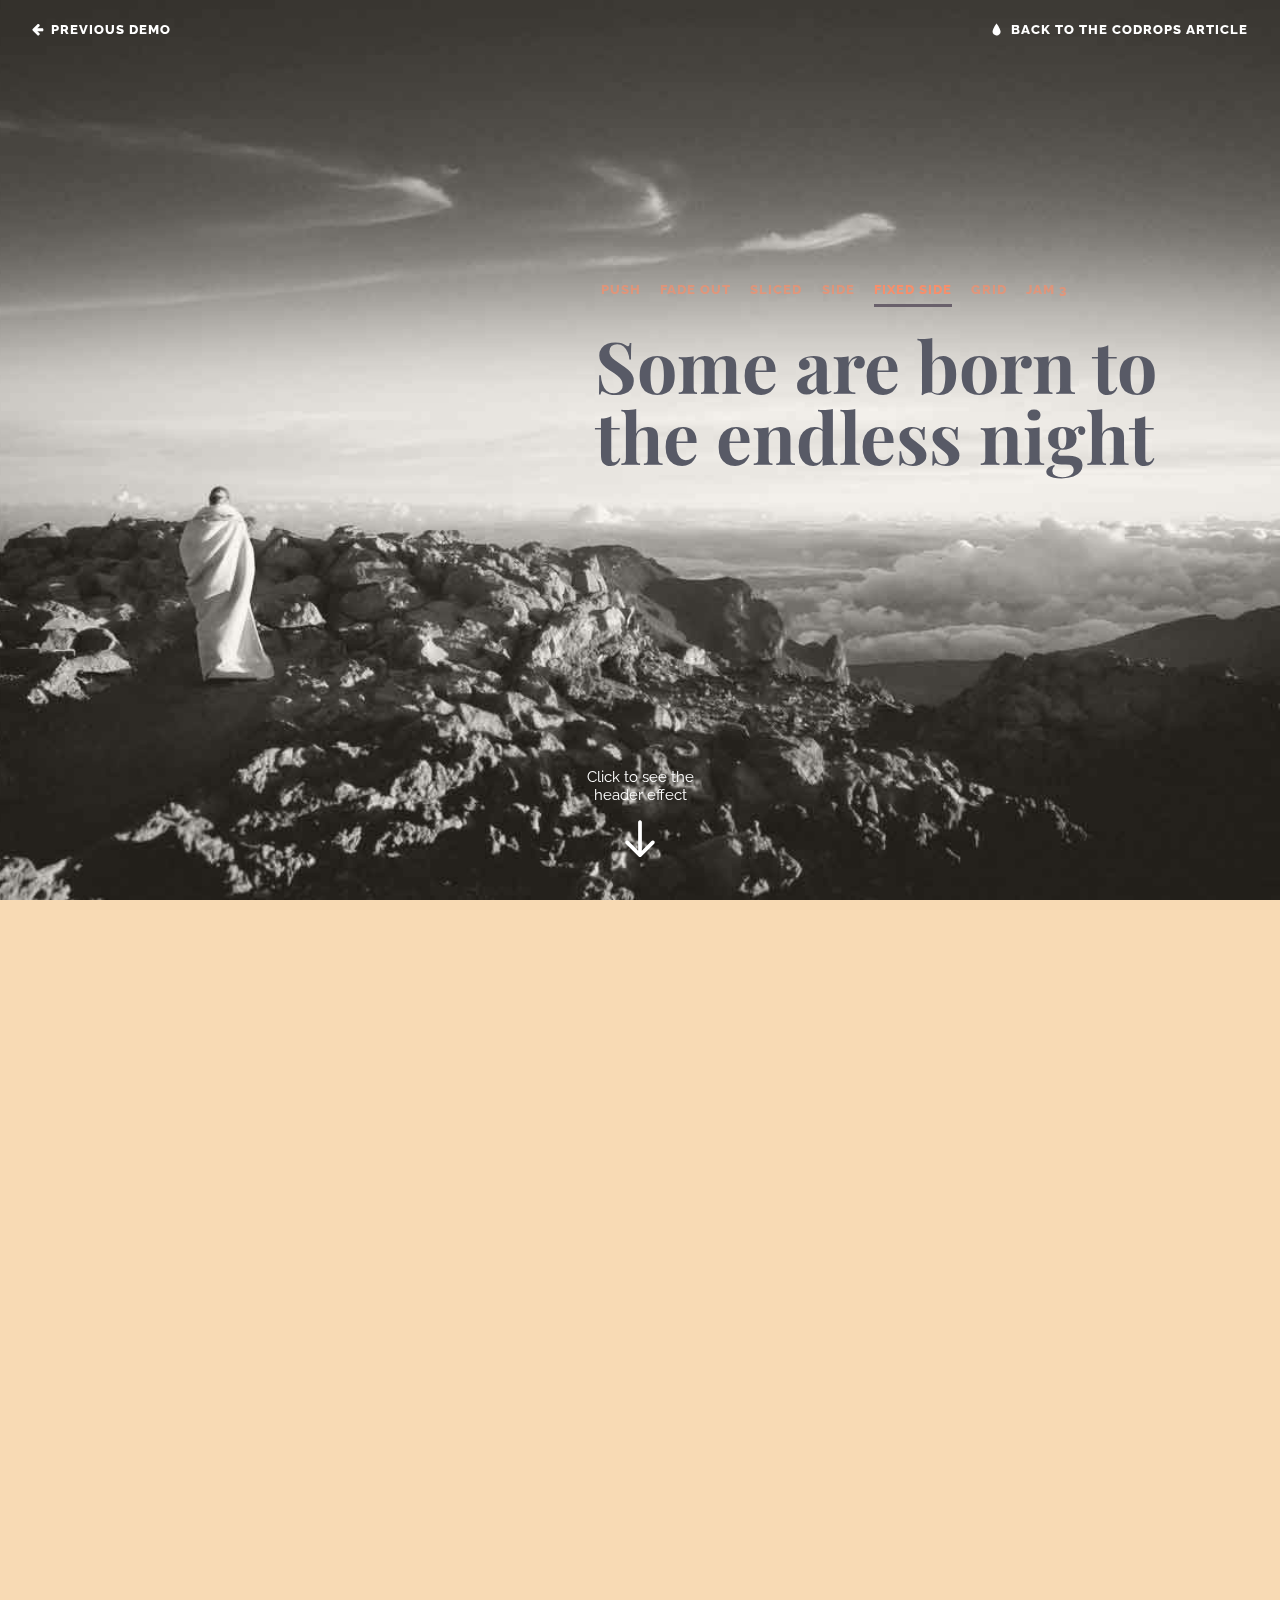
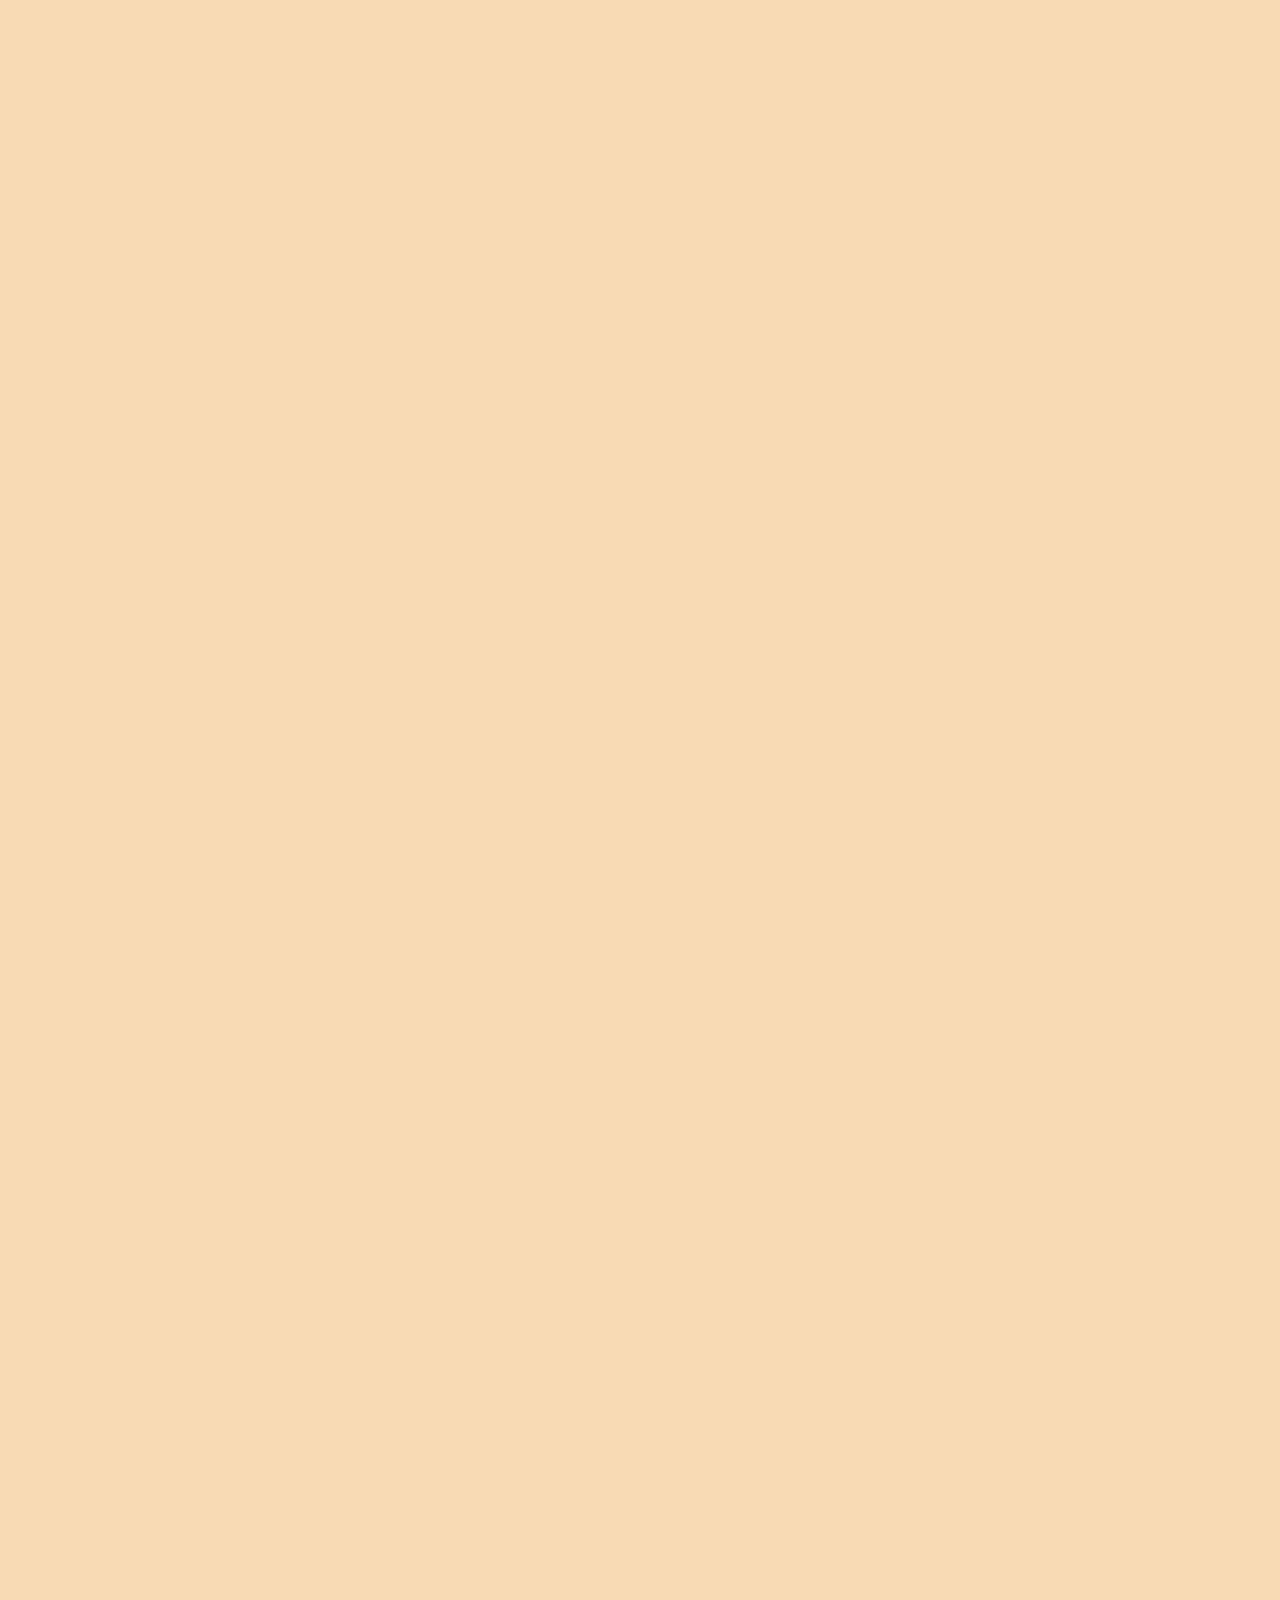
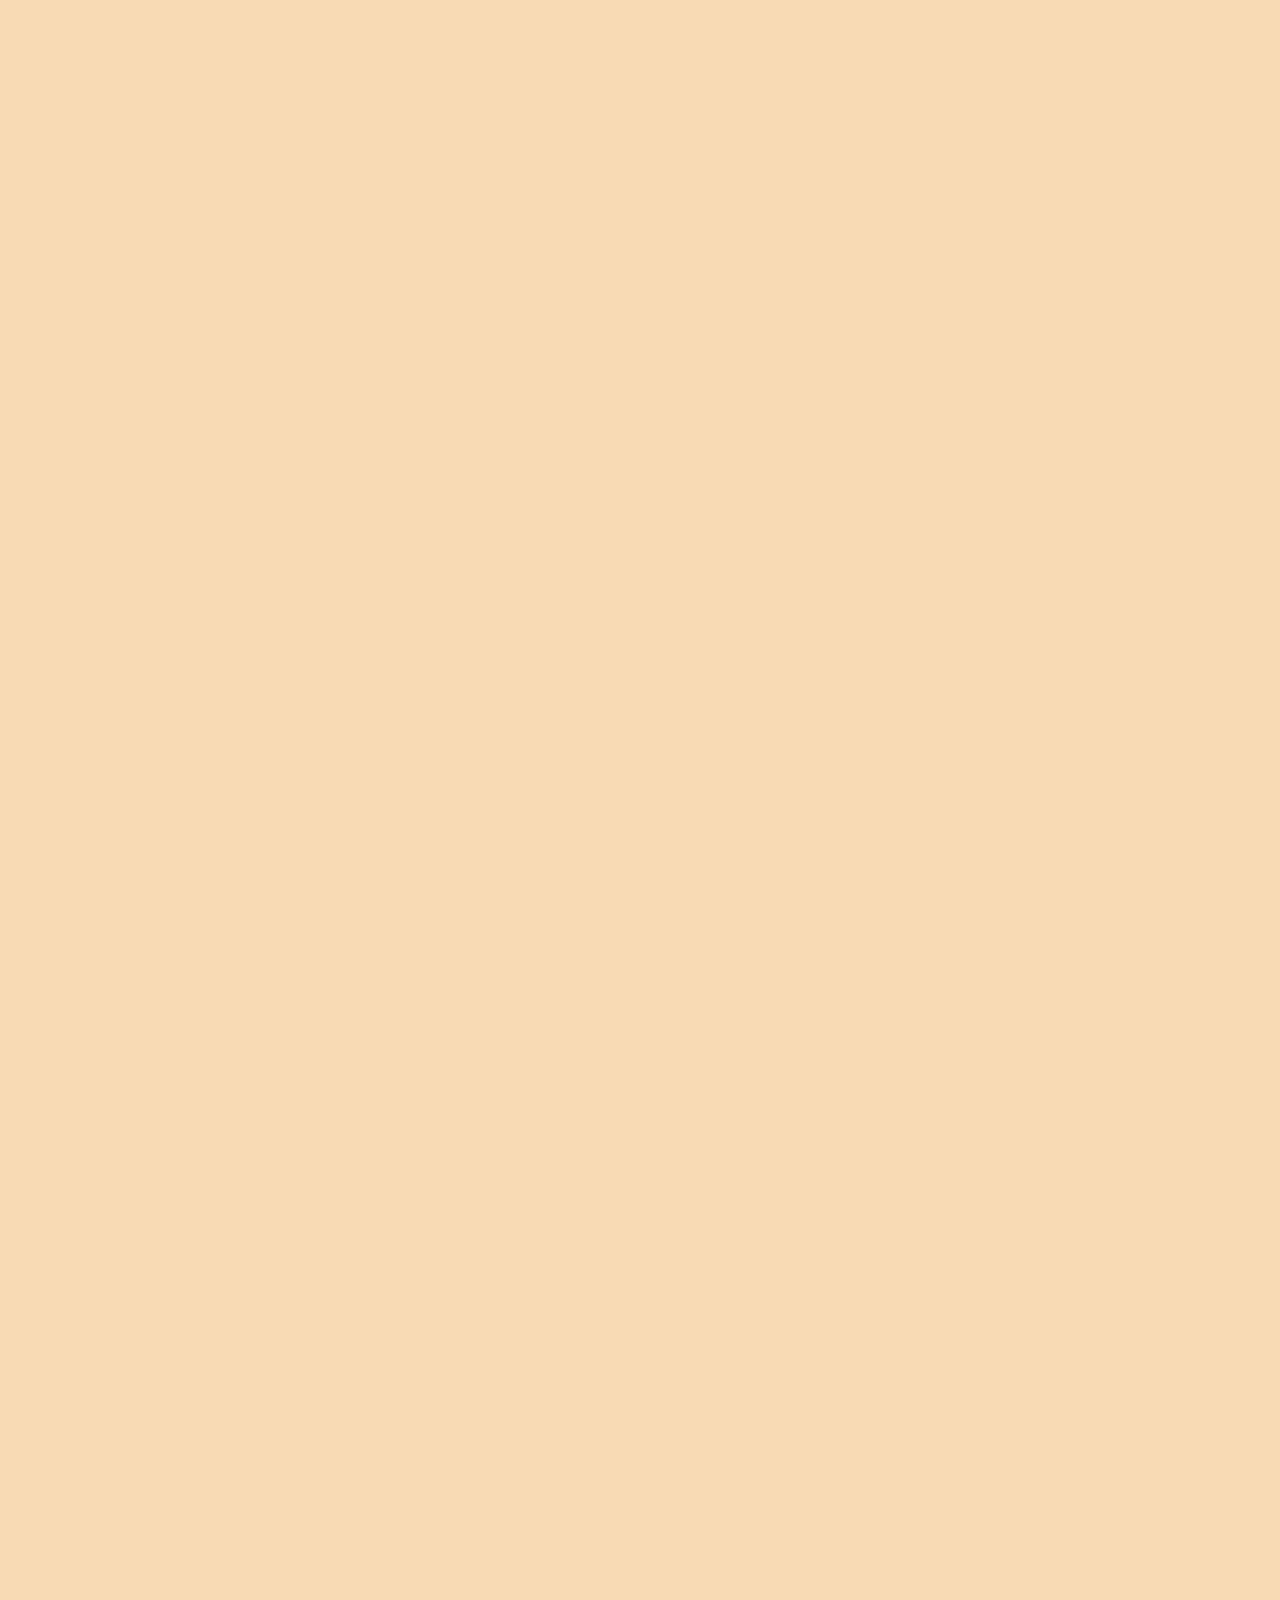
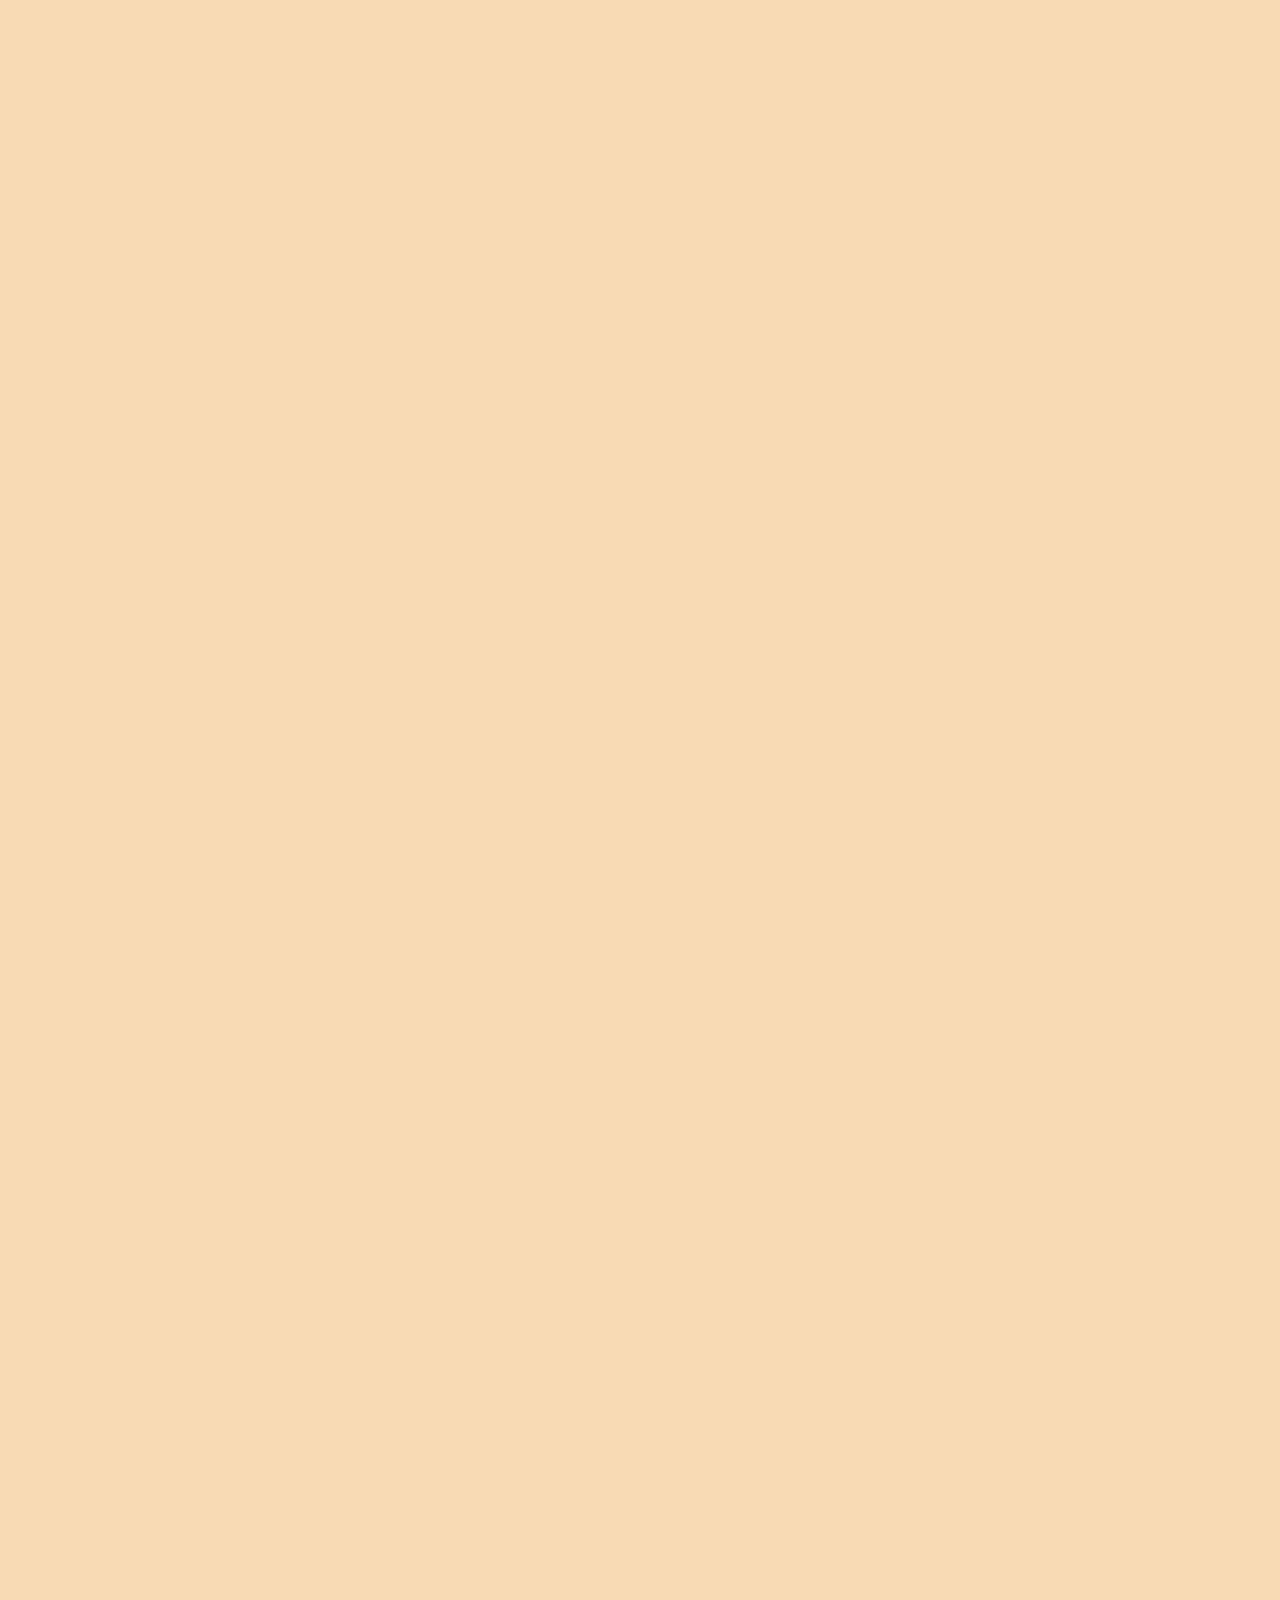
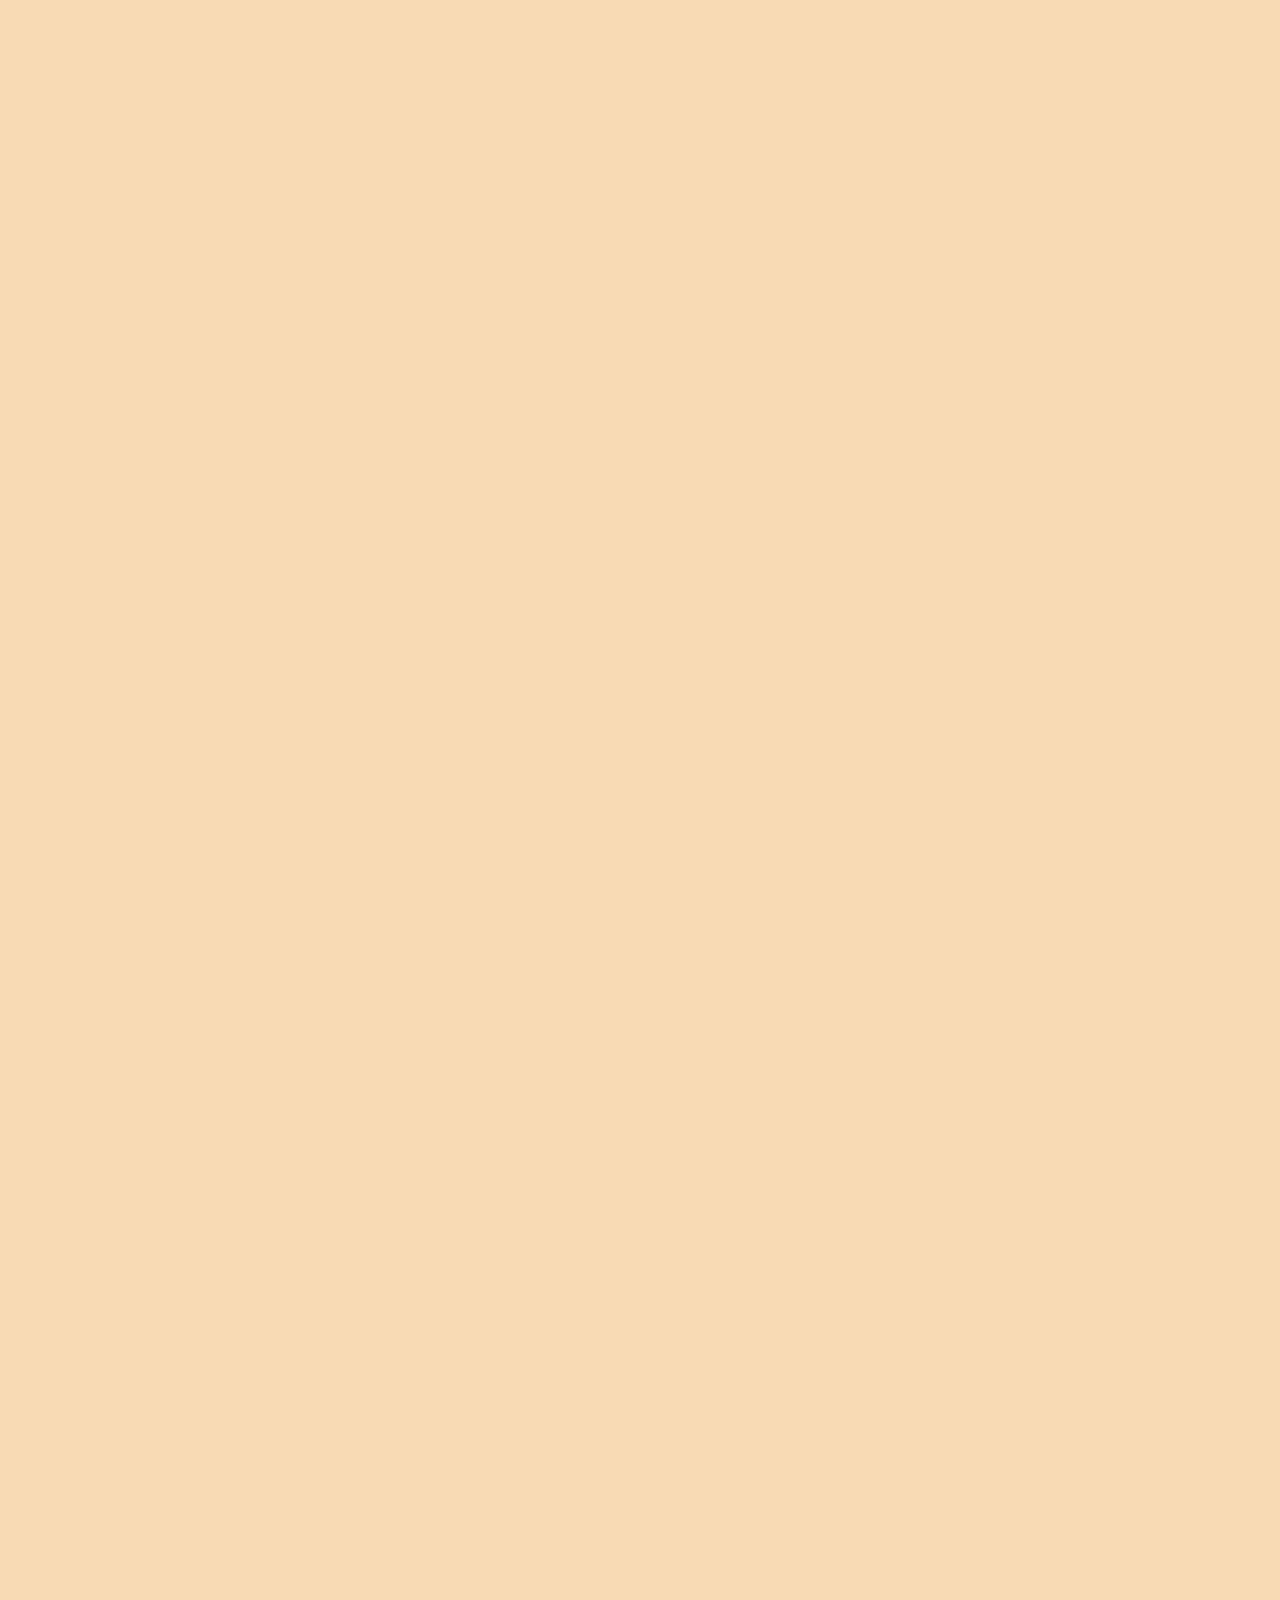
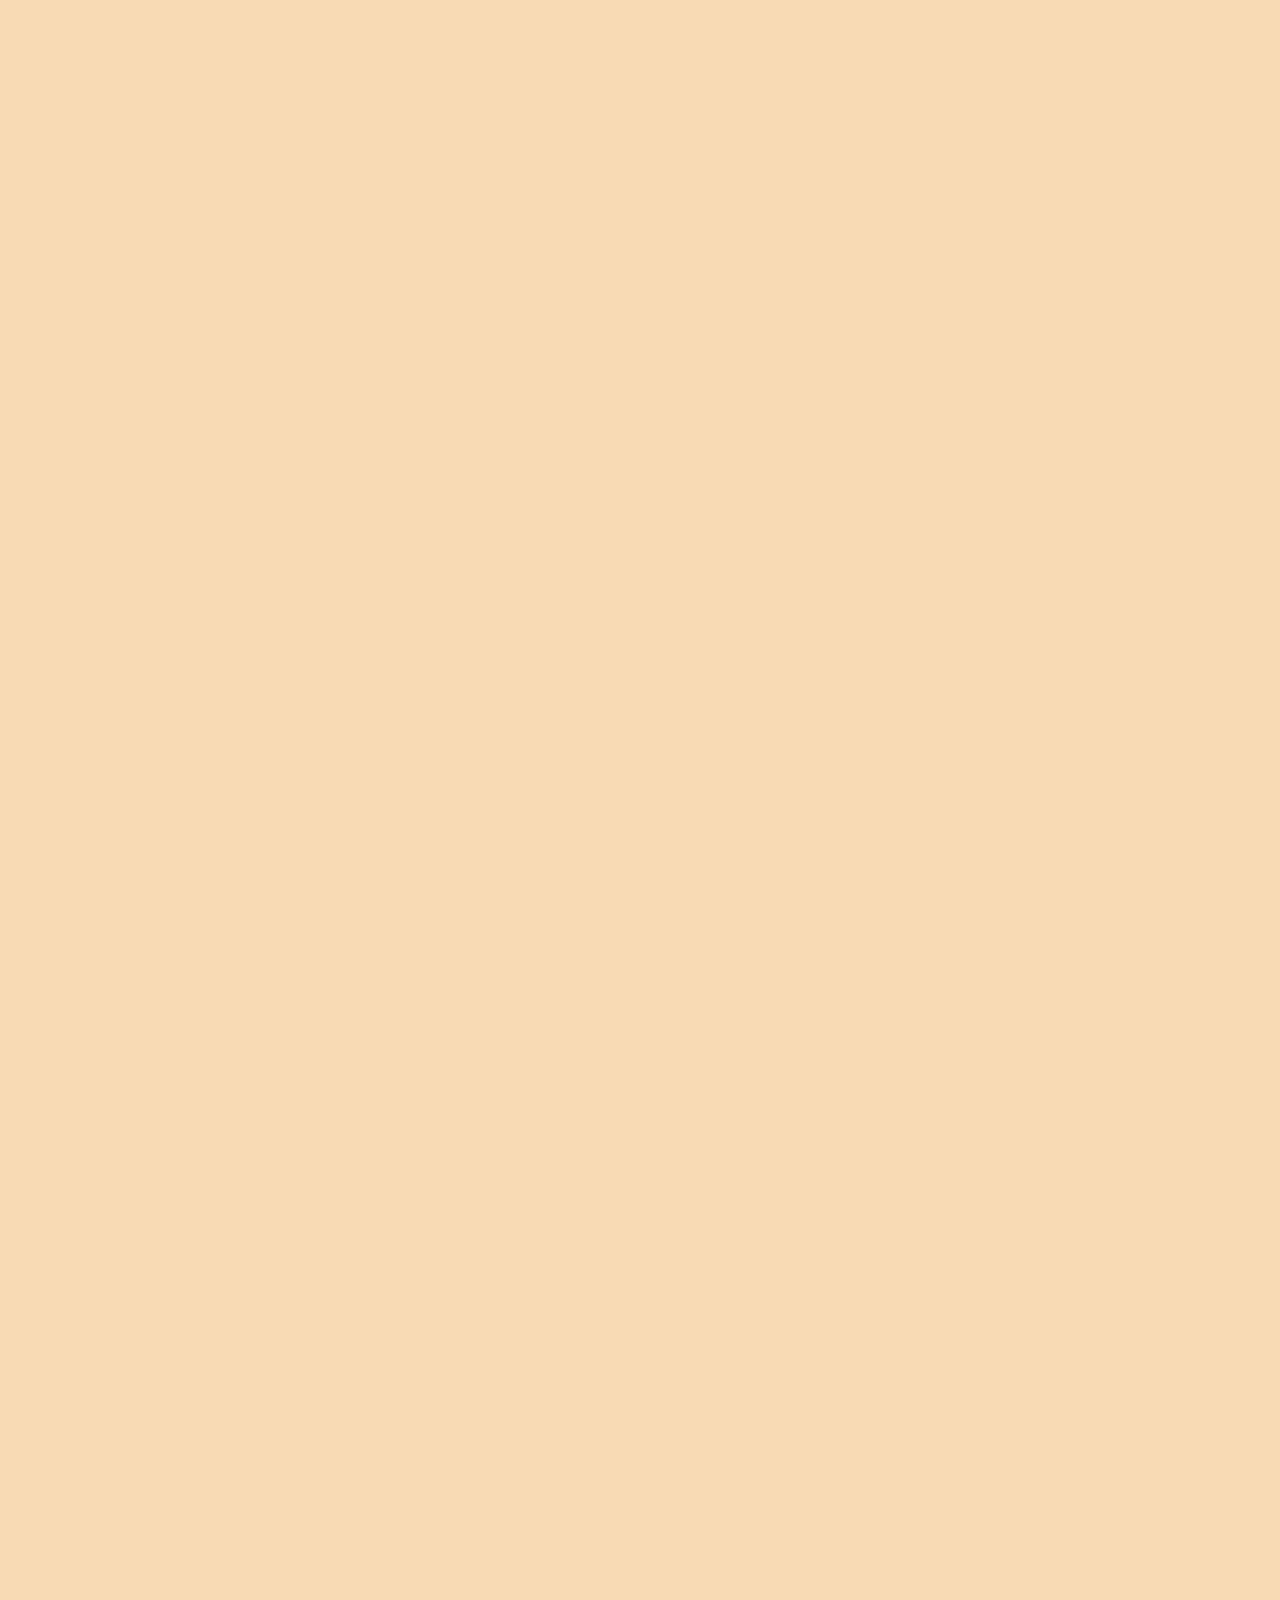
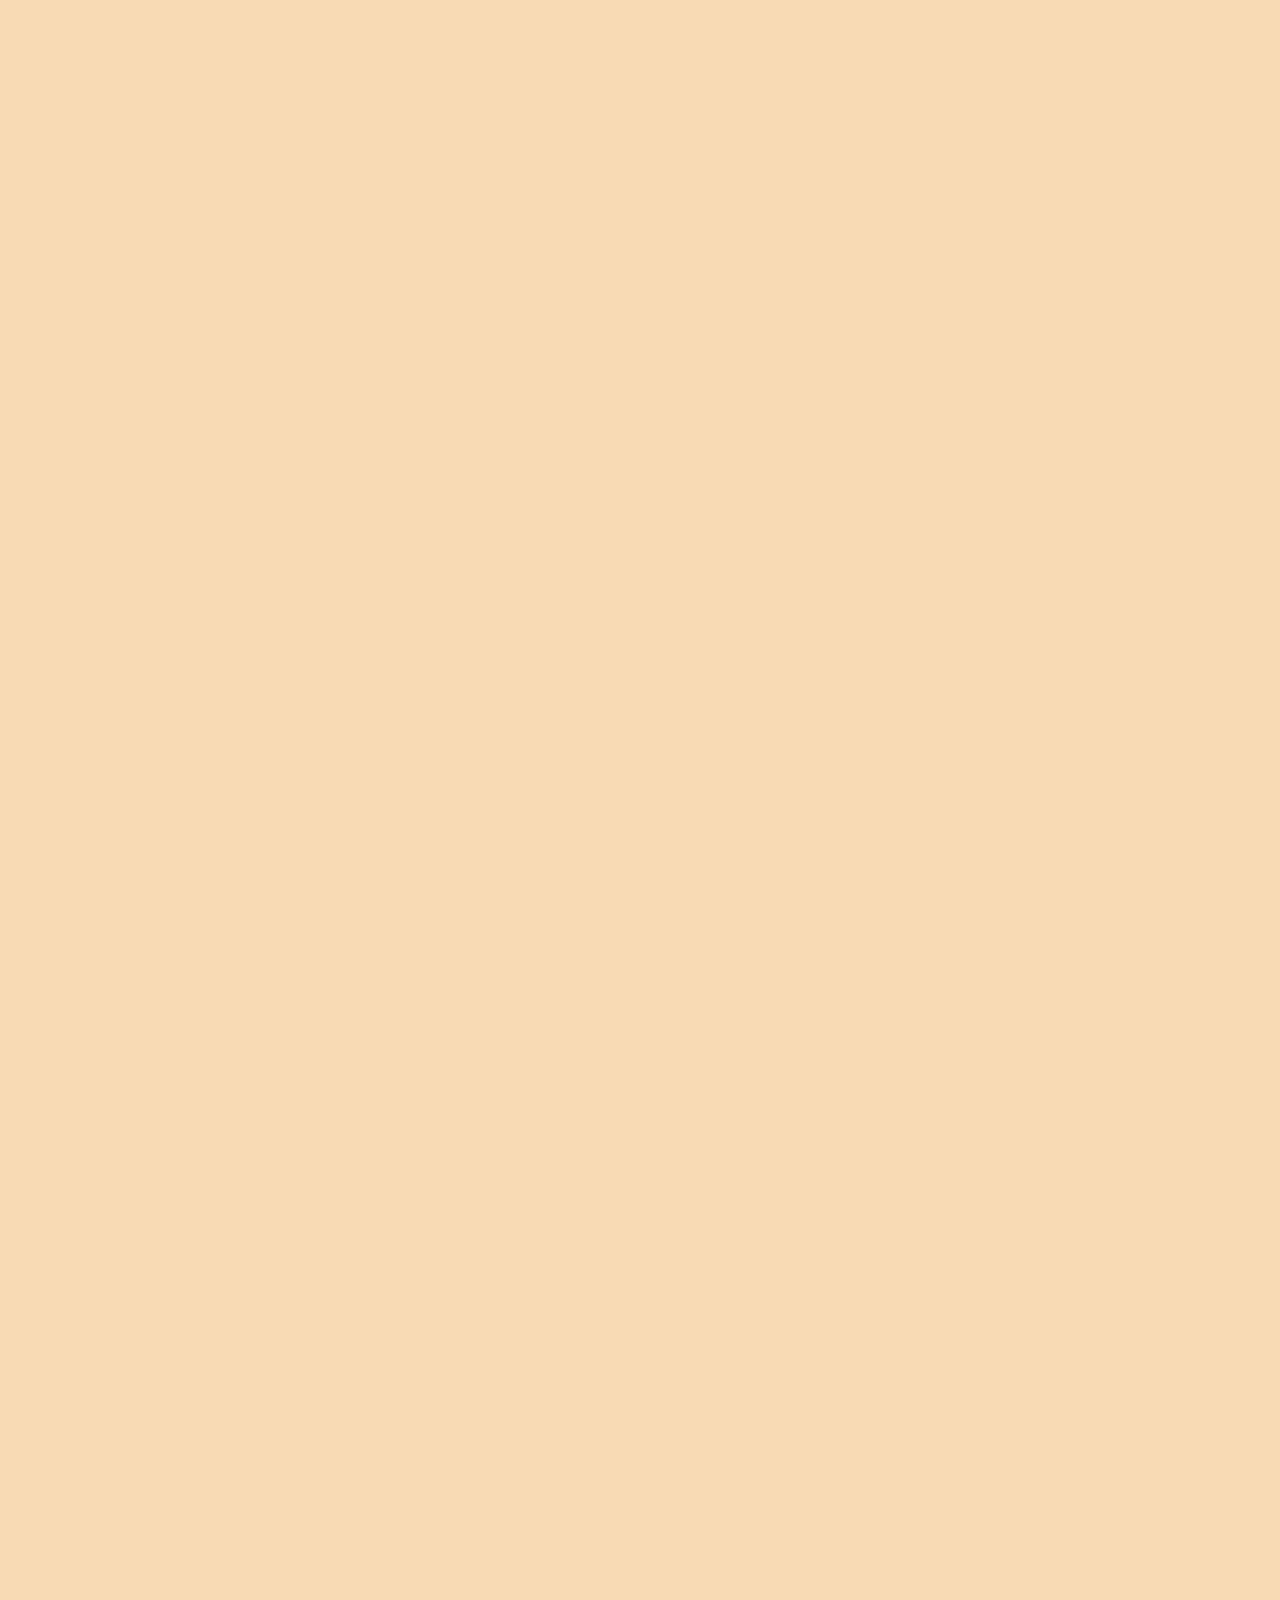
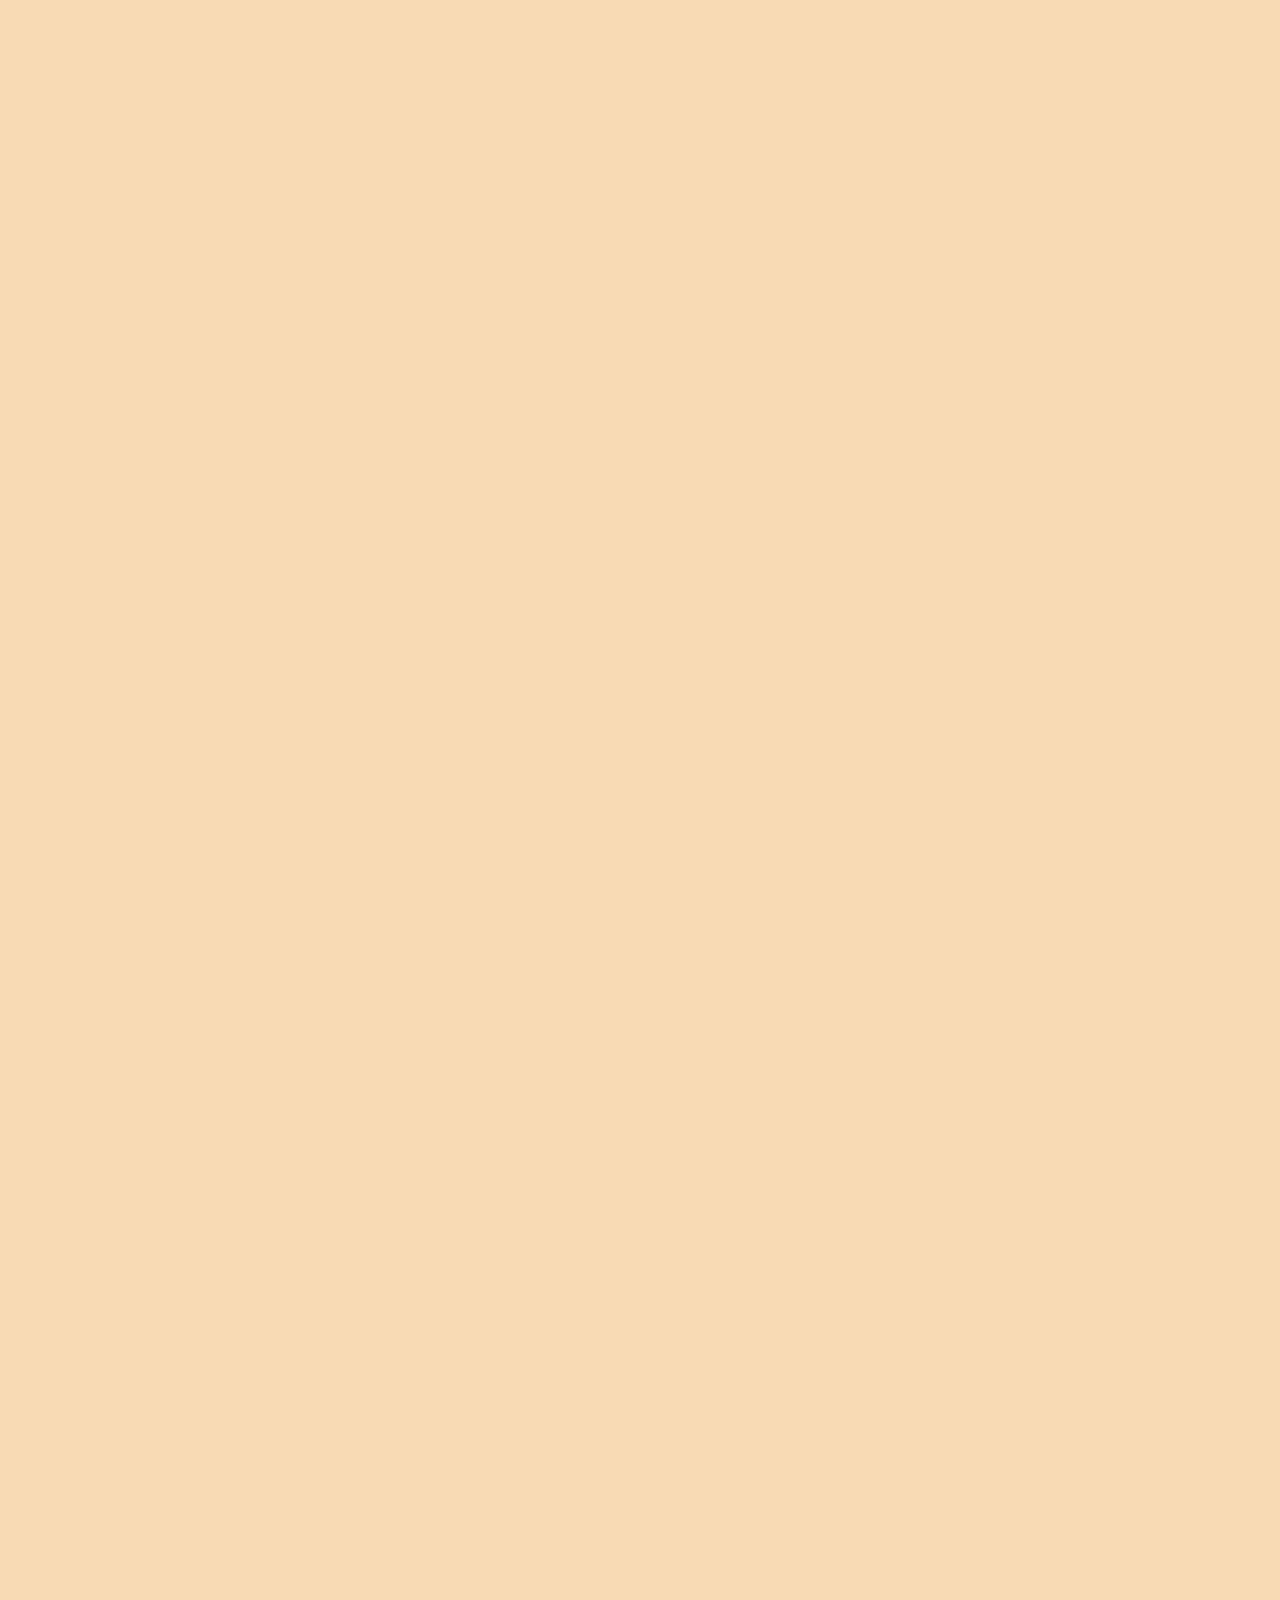
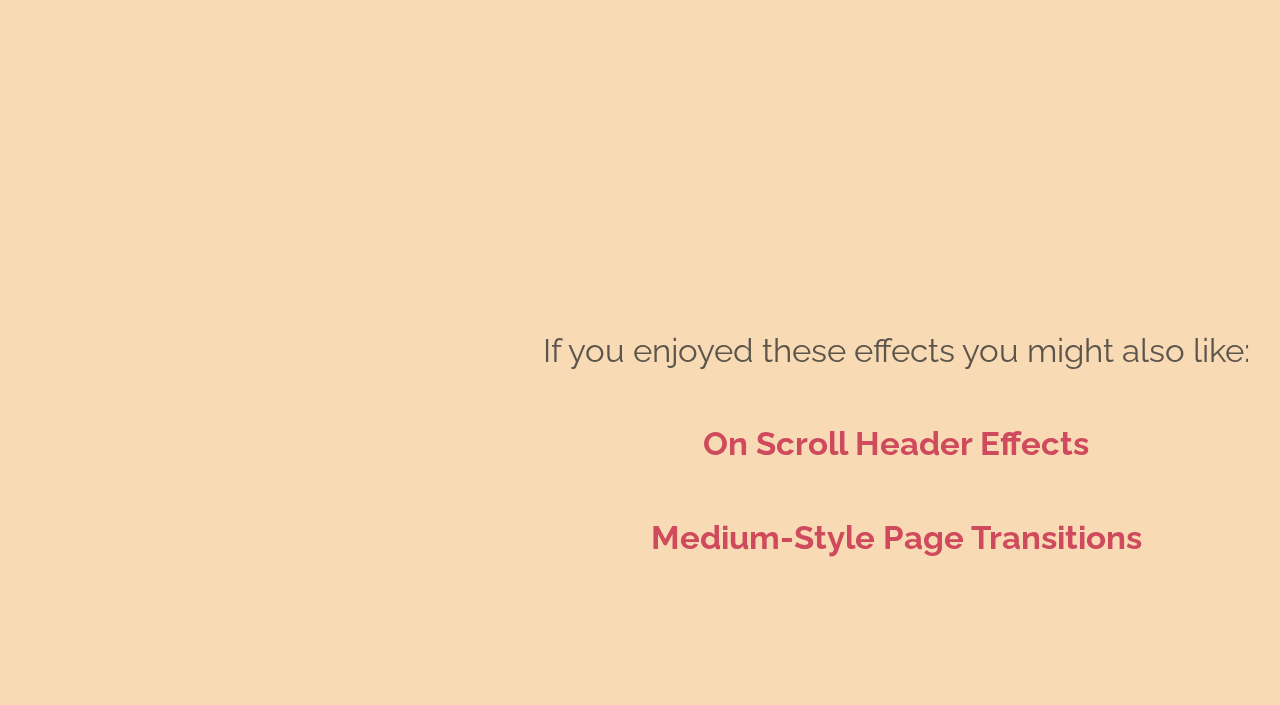
==== finish/f1/start/ArticleIntroEffects/index5.html @ 5ee67f5d "add blog page and introduction effect" ====
<!DOCTYPE html>
<html lang="en" class="no-js">
	<head>
		<meta charset="UTF-8" />
		<meta http-equiv="X-UA-Compatible" content="IE=edge"> 
		<meta name="viewport" content="width=device-width, initial-scale=1"> 
		<title>Inspiration for Article Intro Effects | Demo 5</title>
		<meta name="description" content="Inspiration for Article Intro Effects" />
		<meta name="keywords" content="title, header, effect, scroll, inspiration, medium, web design" />
		<meta name="author" content="Codrops" />
		<link rel="shortcut icon" href="../favicon.ico">
		<link rel="stylesheet" type="text/css" href="css/normalize.css" />
		<link rel="stylesheet" type="text/css" href="css/demo.css" />
		<link rel="stylesheet" type="text/css" href="css/component.css" />
		<!--[if IE]>
  		<script src="http://html5shiv.googlecode.com/svn/trunk/html5.js"></script>
		<![endif]-->
	</head>
	<body class="demo-5">
		<div id="container" class="container intro-effect-sidefixed">
			<!-- Top Navigation -->
			<div class="codrops-top clearfix">
				<a class="codrops-icon codrops-icon-prev" href="http://tympanus.net/Tutorials/SamsungGrid/"><span>Previous Demo</span></a>
				<span class="right"><a class="codrops-icon codrops-icon-drop" href="http://tympanus.net/codrops/?p=19119"><span>Back to the Codrops Article</span></a></span>
			</div>
			<header class="header">
				<div class="bg-img"><img src="img/5.jpg" alt="Background Image" /></div>
			</header>
			<button class="trigger" data-info="Click to see the header effect"><span>Trigger</span></button>
			<article class="content">
				<div class="title">
					<nav class="codrops-demos">
						<a href="index.html">Push</a>
						<a href="index2.html">Fade Out</a>
						<a href="index3.html">Sliced</a>
						<a href="index4.html">Side</a>
						<a class="current-demo" href="index5.html">Fixed Side</a>
						<a href="index6.html">Grid</a>
						<a href="index7.html">Jam 3</a>
					</nav>
					<h1>Some are born to the endless night</h1>
					<p class="subline">Inspiration for Article Intro Effects</p>
					<p>by <strong>Henry James</strong> &#8212; Posted in <strong>Inspiration</strong> on <strong>May 21, 2014</strong></p>
				</div>
				<div>
					<p>We may define a food to be any substance which will repair the functional waste of the body, increase its growth, or maintain the heat, muscular, and nervous energy. </p>
					<p>In its most comprehensive sense, the oxygen of the air is a food; as although it is admitted by the lungs, it passes into the blood, and there re-acts upon the other food which has passed through the stomach. It is usual, however, to restrict the term food to such nutriment as enters the body by the intestinal canal. Water is often spoken of as being distinct from food, but for this there is no sufficient reason.</p>
					<p>Many popular writers have divided foods into flesh-formers, heat-givers, and bone-formers. Although attractive from its simplicity, this classification will not bear criticism. Flesh-formers are also heat-givers. Only a portion of the mineral matter goes to form bone.</p>
					<p>These last are not strictly foods, if we keep to the definition already given; but they are consumed with the true foods or nutrients, comprised in the other two classes, and cannot well be excluded from consideration.</p>
					<p>Water forms an essential part of all the tissues of the body. It is the solvent and carrier of other substances.</p>
					<p>Mineral Matter or Salts, is left as an ash when food is thoroughly burnt. The most important salts are calcium phosphate, carbonate and fluoride, sodium chloride, potassium phosphate and chloride, and compounds of magnesium, iron and silicon.</p>
					<h3>Flesh-formers, heat-givers, and bone-formers</h3>
					<p>Mineral matter is quite as necessary for plant as for animal life, and is therefore present in all food, except in the case of some highly-prepared ones, such as sugar, starch and oil. Children require a good proportion of calcium phosphate for the growth of their bones, whilst adults require less. The outer part of the grain of cereals is the richest in mineral constituents, white flour and rice are deficient. Wheatmeal and oatmeal are especially recommended for the quantity of phosphates and other salts contained in them. Mineral matter is necessary not only for the bones but for every tissue of the body.</p>
					<p>When haricots are cooked, the liquid is often thrown away, and the beans served nearly dry, or with parsley or other sauce. Not only is the food less tasty but important saline constituents are lost. The author has made the following experiments:—German whole lentils, Egyptian split red lentils and medium haricot beans were soaked all night (16 hours) in just sufficient cold water to keep them covered. The water was poured off and evaporated, the residue heated in the steam-oven to perfect dryness and weighed. After pouring off the water, the haricots were boiled in more water until thoroughly cooked, the liquid being kept as low as possible. The liquid was poured off as clear as possible, from the haricots, evaporated and dried. The ash was taken in each case, and the alkalinity of the water-soluble ash was calculated as potash (K2O). The quantity of water which could be poured off was with the German lentils, half as much more than the original weight of the pulse; not quite as much could be poured off the others.</p>
					<h3>Soaking in cold water</h3>
					<p>The loss on soaking in cold water, unless the water is preserved, is seen to be considerable. The split lentils, having had the protecting skin removed, lose most. In every case the ash contained a good deal of phosphate and lime. Potatoes are rich in important potash salts; by boiling a large quantity is lost, by steaming less and by baking in the skins, scarcely any. The flavour is also much better after baking.</p>
					<p>The usual addition of common salt (sodium-chloride) to boiled potatoes is no proper substitute for the loss of their natural saline constituents. Natural and properly cooked foods are so rich in sodium chloride and other salts that the addition of common salt is unnecessary. An excess of the latter excites thirst and spoils the natural flavour of the food. It is the custom, especially in restaurants, to add a large quantity of salt to pulse, savoury food, potatoes and soups. Bakers' brown bread is usually very salt, and sometimes white is also. In some persons much salt causes irritation of the skin, and the writer has knowledge of the salt food of vegetarian restaurants causing or increasing dandruff. As a rule, fondness for salt is an acquired taste, and after its discontinuance for a time, food thus flavoured becomes unpalatable.</p>
					<p>Organic Compounds are formed by living organisms (a few can also be produced by chemical means). They are entirely decomposed by combustion.</p>
					<h3>Carbon compounds or heat-producers</h3>
					<p>The Non-Nitrogenous Organic Compounds are commonly called carbon compounds or heat-producers, but these terms are also descriptive of the nitrogenous compounds. These contain carbon, hydrogen and oxygen only, and furnish by their oxidation or combustion in the body the necessary heat, muscular and nervous energy. The final product of their combustion is water and carbon dioxide (carbonic acid gas).</p>
					<p>The Carbohydrates comprise starch, sugar, gum, mucilage, pectose, glycogen, &amp;c.; cellulose and woody fibre are carbohydrates, but are little capable of digestion. They contain hydrogen and oxygen in the proportion to form water, the carbon alone being available to produce heat by combustion. Starch is the most widely distributed food. It is insoluble in water, but when cooked is readily digested and absorbed by the body. Starch is readily converted into sugar, whether in plants or animals, during digestion. There are many kinds of sugar, such as grape, cane and milk sugars.</p>
					<p>The Oils and Fats consist of the same elements as the carbohydrates, but the hydrogen is in larger quantity than is necessary to form water, and this surplus is available for the production of energy. During their combustion in the body they produce nearly two-and-a-quarter times (4 : 8.9 = 2.225) as much heat as the carbohydrates; but if eaten in more than small quantities, they are not easily digested, a portion passing away by the intestines. The fat in the body is not solely dependent upon the quantity consumed as food, as an animal may become quite fat on food containing none. A moderate quantity favours digestion and the bodily health. In cold weather more should be taken. In the Arctic regions the Esquimaux consume enormous quantities. Nuts are generally rich in oil. Oatmeal contains more than any of the other cereals (27 analyses gave from 8 to 12.3 per cent.)</p>
					<h3>From acid and rancidity</h3>
					<p>The most esteemed and dearest oil is Almond. What is called Peach-kernel oil (Oleum Amygdalæ Persicæ), but which in commerce includes the oil obtained from plum and apricot stones, is almost as tasteless and useful, whilst it is considerably cheaper. It is a very agreeable and useful food. It is often added to, as an adulterant, or substituted for the true Almond oil. The best qualities of Olive oil are much esteemed, though they are not as agreeable to English taste as the oil previously mentioned. The best qualities are termed Virgin, Extra Sublime and Sublime. Any that has been exposed for more than a short time to the light and heat of a shop window should be rejected, as the flavour is affected. It should be kept in a cool place. Not only does it vary much in freedom from acid and rancidity, but is frequently adulterated. Two other cheaper oils deserve mention. The "cold-drawn" Arachis oil (pea-nut or earth-nut oil) has a pleasant flavour, resembling that of kidney beans. The "cold-drawn" Sesamé oil has an agreeable taste, and is considered equal to Olive oil for edible purposes. The best qualities are rather difficult to obtain; those usually sold being much inferior to Peach-kernel and Olive oils. Cotton-seed oil is the cheapest of the edible ones. Salad oil, not sold under any descriptive name, is usually refined Cotton-seed oil, with perhaps a little Olive oil to impart a richer flavour.</p>
					<p>The solid fats sold as butter and lard substitutes, consist of deodorised cocoanut oil, and they are excellent for cooking purposes. It is claimed that biscuits, &amp;c., made from them may be kept for a much longer period, without showing any trace of rancidity, than if butter or lard had been used. They are also to be had agreeably flavoured by admixture with almond, walnut, &amp;c., "cream."</p>

					<p>The better quality oils are quite as wholesome as the best fresh butter, and better than most butter as sold. Bread can be dipped into the oil, or a little solid vegetable fat spread on it. The author prefers to pour a little Peach-kernel oil upon some ground walnut kernels (or other ground nuts in themselves rich in oil), mix with a knife to a suitable consistency and spread upon the bread. Pine-kernels are very oily, and can be used in pastry in the place of butter or lard.</p>

					<p>Whenever oils are mentioned, without a prefix, the fixed or fatty oils are always understood. The volatile or essential oils are a distinct class. Occasionally, the fixed oils are called hydrocarbons, but hydrocarbon oils are quite different and consist of carbon and hydrogen alone. Of these, petroleum is incapable of digestion, whilst others are poisonous.</p>

					<p>Vegetable Acids are composed of the same three elements and undergo combustion into the same compounds as the carbohydrates. They rouse the appetite, stimulate digestion, and finally form carbonates in combination with the alkalies, thus increasing the alkalinity of the blood. The chief vegetable acids are: malic acid, in the apple, pear, cherry, &amp;c.; citric acid, in the lemon, lime, orange, gooseberry, cranberry, strawberry, raspberry, &amp;c.; tartaric acid, in the grape, pineapple, &amp;c.</p>

					<p>Some place these under Class III. or food adjuncts. Oxalic acid (except when in the insoluble state of calcium oxalate), and several other acids are poisonous.</p>

					<h3>The essential part of every living cell</h3>
					<p>Proteids or Albuminoids are frequently termed flesh-formers. They are composed of nitrogen, carbon, hydrogen, oxygen, and a small quantity of sulphur, and are extremely complex bodies. Their chief function is to form flesh in the body; but without previously forming it, they may be transformed into fat or merely give rise to heat. They form the essential part of every living cell.</p>

					<p>Proteids are excreted from the body as water, carbon dioxide, urea, uric acid, sulphates, &amp;c.</p>

					The principal proteids of animal origin have their corresponding proteids in the vegetable kingdom. Some kinds, whether of animal or vegetable origin, are more easily digested than others. They have the same physiological value from whichever kingdom they are derived.</p>

					<p>The Osseids comprise ossein, gelatin, cartilage, &amp;c., from bone, skin, and connective issue. They approach the proteids in composition, but unlike them they cannot form flesh or fulfil the same purpose in nutrition. Some food chemists wish to call the osseids, albuminoids; what were formerly termed albuminoids to be always spoken of as proteids only.</p>

					<p>Jellies are of little use as food; not only is this because of the low nutritive value of gelatin, but also on account of the small quantity which is mixed with a large proportion of water.</p>

					<p>The Vegetable Kingdom is the prime source of all organic food; water, and to a slight extent salts, form the only food that animals can derive directly from the inorganic kingdom. When man consumes animal food—a sheep for example—he is only consuming a portion of the food which that sheep obtained from grass, clover, turnips, &amp;c. All the proteids of the flesh once existed as proteids in the vegetables; some in exactly the same chemical form.</p>

					<blockquote>A comparatively small quantity of proteid matter, such as is easily obtained from vegetable food, is ample for the general needs of the body.</blockquote>
					<p>Flesh contains no starch or sugar, but a small quantity of glycogen. The fat in an animal is derived from the carbohydrates, the fats and the proteids of the vegetables consumed. The soil that produced the herbage, grain and roots consumed by cattle, in most cases could have produced food capable of direct utilisation by man. By passing the product of the soil through animals there is an enormous economic loss, as the greater part of that food is dissipated in maintaining the life and growth; little remains as flesh when the animal is delivered into the hands of the butcher. Some imagine that flesh food is more easily converted into flesh and blood in our bodies and is consequently more valuable than similar constituents in vegetables, but such is not the case. Fat, whether from flesh or from vegetables is digested in the same manner. The proteids of flesh, like those of vegetables, are converted into peptone by the digestive juices—taking the form of a perfectly diffusible liquid—otherwise they could not be absorbed and utilised by the body. Thus the products of digestion of both animal and vegetable proteids and fats are the same. Formerly, proteid matter was looked upon as the most valuable part of the food, and a large proportion was thought necessary for hard work. It was thought to be required, not only for the construction of the muscle substance, but to be utilised in proportion to muscular exertion. These views are now known to be wrong. A comparatively small quantity of proteid matter, such as is easily obtained from vegetable food, is ample for the general needs of the body. Increased muscular exertion requires but a slight increase of this food constituent. It is the carbohydrates, or carbohydrates and fats that should be eaten in larger quantity, as these are the main source of muscular energy. The fact that animals, capable of the most prolonged and powerful exertion, thrive on vegetables of comparatively low proteid value, and that millions of the strongest races have subsisted on what most Englishmen would consider a meagre vegetarian diet, should have been sufficient evidence against the earlier view.</p>

					<p>A comparison of flesh and vegetable food, shows in flesh an excessive quantity of proteid matter, a very small quantity of glycogen (the animal equivalent of starch and sugar) and a variable quantity of fat. Vegetable food differs much, but as a rule it contains a much smaller quantity of proteid matter, a large proportion of starch and sugar and a small quantity of fat. Some vegetable foods, particularly nuts, contain much fat.</p>

					<p>Investigation of the digestive processes has shown that the carbohydrates and fats entail little strain on the system; their ultimate products are water and carbon dioxide, which are easily disposed of. The changes which the proteids undergo in the body are very complicated. There is ample provision in the body for their digestion, metabolism, and final rejection, when taken in moderate quantity, as is the case in a dietary of vegetables. The proteids in the human body, after fulfilling their purpose, are in part expelled in the same way as the carbohydrates; but the principal part, including all the nitrogen, is expelled by the kidneys in the form of urea (a very soluble substance), and a small quantity of uric acid in the form of quadurates.</p>

					<p>There is reciprocity between the teeth and digestive organs of animals and their natural food. The grasses, leaves, &amp;c., which are consumed by the herbivora, contain a large proportion of cellulose and woody tissue. Consequently, the food is bulky; it is but slowly disintegrated and the nutritious matter liberated and digested. The cellulose appears but slightly acted upon by the digestive juices. The herbivora possess capacious stomachs and the intestines are very long. The carnivora have simpler digestive organs and short intestines. Even they consume substances which leave much indigestible residue, such as skin, ligaments and bones, but civilised man, when living on a flesh dietary removes as much of such things as possible. The monkeys, apes, and man (comprised in the order Primates have a digestive canal intermediate in complexity and in length to the herbivora and carnivora. A certain quantity of indigestible matter is necessary for exciting peristaltic action of the bowels. The carnivora with their short intestinal canal need the least, the frugivora more, and the herbivora a much larger quantity. The consumption by man of what is commonly called concentrated food is the cause of the constipation to which flesh-eating nations are subject. Most of the pills and other nostrums which are used in enormous quantities contain aloes or other drugs which stimulate the action of the intestines.</p>

					<p>Highly manufactured foods, from which as much as possible of the non-nutritious matter has been removed is often advocated, generally by those interested in its sale. Such food would be advantageous only if it were possible to remove or modify a great part of our digestive canal (we are omitting from consideration certain diseased conditions, when such foods may be useful). The eminent physiologist and bacteriologist, Elie Metchnikoff, has given it as his opinion that much of man's digestive organs is not only useless but often productive of derangement and disease. In several cases where it has been necessary, in consequence of serious disease, to remove the entire stomach or a large part of the intestines, the digestive functions have been perfectly performed. It is not that our organs are at fault, but our habits of life differ from that of our progenitors. In past times, when a simple dietary in which flesh food formed little or no part, and to-day, in those countries where one wholly or nearly all derived from vegetable sources and simply prepared is the rule, diseases of the digestive organs are rare. The Englishman going to a tropical country and partaking largely of flesh and alcohol, suffers from disease of the liver and other organs, to which the natives and the few of his own countrymen, living in accordance with natural laws are strangers.</p>
					<p><strong>Excerpt from: <a href="http://www.gutenberg.org/ebooks/15237">The Chemistry of Food and Nutrition</a> by A. W. Duncan</strong></p>
				</div>
			</article>
			<section class="related">
				<p>If you enjoyed these effects you might also like:</p>
				<div><a href="http://tympanus.net/Development/HeaderEffects/"><h4>On Scroll Header Effects</h4></a></div>
				<div><a href="http://tympanus.net/Tutorials/MediumStylePageTransition/"><h4>Medium-Style Page Transitions</h4></a></div>
			</section>
		</div><!-- /container -->
		<script src="js/classie.js"></script>
		<script>
			(function() {

				// detect if IE : from http://stackoverflow.com/a/16657946		
				var ie = (function(){
					var undef,rv = -1; // Return value assumes failure.
					var ua = window.navigator.userAgent;
					var msie = ua.indexOf('MSIE ');
					var trident = ua.indexOf('Trident/');

					if (msie > 0) {
						// IE 10 or older => return version number
						rv = parseInt(ua.substring(msie + 5, ua.indexOf('.', msie)), 10);
					} else if (trident > 0) {
						// IE 11 (or newer) => return version number
						var rvNum = ua.indexOf('rv:');
						rv = parseInt(ua.substring(rvNum + 3, ua.indexOf('.', rvNum)), 10);
					}

					return ((rv > -1) ? rv : undef);
				}());


				// disable/enable scroll (mousewheel and keys) from http://stackoverflow.com/a/4770179					
				// left: 37, up: 38, right: 39, down: 40,
				// spacebar: 32, pageup: 33, pagedown: 34, end: 35, home: 36
				var keys = [32, 37, 38, 39, 40], wheelIter = 0;

				function preventDefault(e) {
					e = e || window.event;
					if (e.preventDefault)
					e.preventDefault();
					e.returnValue = false;  
				}

				function keydown(e) {
					for (var i = keys.length; i--;) {
						if (e.keyCode === keys[i]) {
							preventDefault(e);
							return;
						}
					}
				}

				function touchmove(e) {
					preventDefault(e);
				}

				function wheel(e) {
					// for IE 
					//if( ie ) {
						//preventDefault(e);
					//}
				}

				function disable_scroll() {
					window.onmousewheel = document.onmousewheel = wheel;
					document.onkeydown = keydown;
					document.body.ontouchmove = touchmove;
				}

				function enable_scroll() {
					window.onmousewheel = document.onmousewheel = document.onkeydown = document.body.ontouchmove = null;  
				}

				var docElem = window.document.documentElement,
					scrollVal,
					isRevealed, 
					noscroll, 
					isAnimating,
					container = document.getElementById( 'container' ),
					trigger = container.querySelector( 'button.trigger' );

				function scrollY() {
					return window.pageYOffset || docElem.scrollTop;
				}
				
				function scrollPage() {
					scrollVal = scrollY();
					
					if( noscroll && !ie ) {
						if( scrollVal < 0 ) return false;
						// keep it that way
						window.scrollTo( 0, 0 );
					}

					if( classie.has( container, 'notrans' ) ) {
						classie.remove( container, 'notrans' );
						return false;
					}

					if( isAnimating ) {
						return false;
					}
					
					if( scrollVal <= 0 && isRevealed ) {
						toggle(0);
					}
					else if( scrollVal > 0 && !isRevealed ){
						toggle(1);
					}
				}

				function toggle( reveal ) {
					isAnimating = true;
					
					if( reveal ) {
						classie.add( container, 'modify' );
					}
					else {
						noscroll = true;
						disable_scroll();
						classie.remove( container, 'modify' );
					}

					// simulating the end of the transition:
					setTimeout( function() {
						isRevealed = !isRevealed;
						isAnimating = false;
						if( reveal ) {
							noscroll = false;
							enable_scroll();
						}
					}, 600 );
				}

				// refreshing the page...
				var pageScroll = scrollY();
				noscroll = pageScroll === 0;
				
				disable_scroll();
				
				if( pageScroll ) {
					isRevealed = true;
					classie.add( container, 'notrans' );
					classie.add( container, 'modify' );
				}
				
				window.addEventListener( 'scroll', scrollPage );
				trigger.addEventListener( 'click', function() { toggle( 'reveal' ); } );
			})();
		</script>
	</body>
</html>
---- finish/f1/start/ArticleIntroEffects/css/demo.css ----
@import url(http://fonts.googleapis.com/css?family=Raleway:400,300,800|Lora:400italic|Playfair+Display:700);
@font-face {
	font-weight: normal;
	font-style: normal;
	font-family: 'codropsicons';
	src:url('../fonts/codropsicons/codropsicons.eot');
	src:url('../fonts/codropsicons/codropsicons.eot?#iefix') format('embedded-opentype'),
		url('../fonts/codropsicons/codropsicons.woff') format('woff'),
		url('../fonts/codropsicons/codropsicons.ttf') format('truetype'),
		url('../fonts/codropsicons/codropsicons.svg#codropsicons') format('svg');
}

*, *:after, *:before { -webkit-box-sizing: border-box; -moz-box-sizing: border-box; box-sizing: border-box; }
.clearfix:before, .clearfix:after { display: table; content: ''; }
.clearfix:after { clear: both; }


body {
	background: #fff;
	color: #69606b;
	font-weight: 400;
	font-size: 22px;
	line-height: 1.5;
	font-family: 'Raleway', Arial, sans-serif;
	text-rendering: optimizeLegibility;
	-webkit-font-smoothing: antialiased;
	overflow-x: hidden;
}

.demo-7 {
	background: #f5f5f5;
}

.demo-5 {
	background: #f8dab4;
	color: #5c554c;
}

.demo-6 {
	background: #f1f1f1;
}

.demo-1 {
	background: #43434b;
}

a {
	outline: none;
	color: #cf4a5c;
	text-decoration: none;
}

a:hover, a:focus {
	color: #69606b;
}

.demo-4 a {
	color: #43939d;
}

.demo-4 a:hover,
.demo-4 a:focus {
	color: #7b8d92;
}

.demo-8 a {
	color: #cf7000;
}

.demo-8 a:hover,
.demo-8 a:focus {
	color: #cf7000;
}

/* To Navigation Style */
.codrops-top {
	width: 100%;
	position: absolute;
	top: 0;
	left: 0;
	text-transform: uppercase;
	font-weight: 800;
	font-size: 0.6em;
	padding: 0 32px;
	letter-spacing: 1px;
	z-index: 10000;
}

.codrops-top a {
	display: inline-block;
	color: #fff;
	text-decoration: none;
	-webkit-transform: translateY(20px);
	transform: translateY(20px);
}

.codrops-top span.right {
	float: right;
}

.codrops-top span.right a {
	display: block;
	float: left;
}

.codrops-icon:before {
	text-transform: none;
	font-weight: normal;
	font-style: normal;
	font-variant: normal;
	font-family: 'codropsicons';
	text-align: center;
	speak: none;
	margin: 0 0.55em 0 0;
	-webkit-font-smoothing: antialiased;
}

.codrops-icon-drop:before {
	content: "\e001";
}

.codrops-icon-prev:before {
	content: "\e004";
}

.codrops-demos {
	padding: 0 0 1em;
	position: relative;
}

.codrops-demos a {
	font-weight: 800;
	text-transform: uppercase;
	font-size: 0.6em;
	letter-spacing: 1px;
	padding: 0.3em 0;
	display: inline-block;
	opacity: 0.7;
	margin: 0 0.5em;
	white-space: nowrap;
	color: #cf4a5c;
}

.codrops-demos a:hover,
.codrops-demos a.current-demo {
	opacity: 1;
	color: #69606b;
}

.codrops-demos a.current-demo {
	border-bottom: 3px solid #69606b;
}

.related {
	padding: 3em 0;
	text-align: center;
	font-size: 1.5em;
	position: relative;
}

.demo-5 .related {
	width: 60%;
	margin-left: 40%;
}

@media screen and (max-width: 40em) {

	.codrops-icon span {
		display: none;
	}

	.related {
		font-size: 80%;
	}

}
---- finish/f1/start/ArticleIntroEffects/css/component.css ----
@font-face {
	font-weight: normal;
	font-style: normal;
	font-family: 'icomoon';
	src:url('../fonts/icomoon/icomoon.eot?-ee0u0f');
	src:url('../fonts/icomoon/icomoon.eot?#iefix-ee0u0f') format('embedded-opentype'),
		url('../fonts/icomoon/icomoon.woff?-ee0u0f') format('woff'),
		url('../fonts/icomoon/icomoon.ttf?-ee0u0f') format('truetype'),
		url('../fonts/icomoon/icomoon.svg?-ee0u0f#icomoon') format('svg');
}

html, body, .container, .header {
	height: 100%;
}

/* Header */
.header {
	position: relative;
	margin: 0 auto;
	min-height: 560px;
	width: 100%;
}

.bg-img {
	position: absolute;
	overflow: hidden;
	top: 0;
	left: 0;
	right: 0;
	bottom: 0;
	-webkit-backface-visibility: hidden;
	backface-visibility: hidden;
}

.bg-img img {
	position: absolute;
	top: 0;
	left: 0;
	display: block;
	min-width: 100%;
	min-height: 100%;
}

.title {
	z-index: 1000;
	margin: 0 auto;
	padding: 0 1.25em;
	width: 100%;
	text-align: center;
	position: absolute;
	top: 50%;
	left: 50%;
	-webkit-transform: translateX(-50%) translateY(-50%);
	transform: translateX(-50%) translateY(-50%);
}

.title h1 {
	padding: 0 0 0.2em;
	color: #fff;
	font-weight: 800;
	font-size: 3.25em;
	margin: 0 auto;
}

.title p {
	color: #fff;
	padding: 0 0 0.6em;
	font-weight: 300;
	font-size: 0.85em;
	margin: 0 auto;
}

.title h1,
.title p.subline {
	line-height: 1;
}

.title p.subline {
	font-size: 1.75em;
}

/* Trigger Button */
button.trigger {
	position: fixed;
	bottom: 40px;
	left: 50%;
	z-index: 5000;
	display: block;
	margin-left: -0.5em;
	padding: 0;
	width: 1em;
	height: 1em;
	border: none;
	background: transparent;
	color: transparent;
	font-size: 2em;
	cursor: pointer;
}

.container:not(.notrans) button.trigger {
	-webkit-transition: opacity 0.3s 0.5s;
	transition: opacity 0.3s 0.5s;
}

.container.modify:not(.notrans) button.trigger {
	opacity: 0;
	pointer-events: none;
	-webkit-transition-delay: 0s;
	transition-delay: 0s;
}

button.trigger::before {
	position: absolute;
	bottom: 100%;
	left: -100%;
	padding: 0.8em;
	width: 300%;
	color: #fff;
	content: attr(data-info);
	font-size: 0.35em;
	-webkit-backface-visibility: hidden;
	backface-visibility: hidden;
}

button.trigger:focus {
	outline: none;
}

button.trigger span {
	position: relative;
	display: block;
	overflow: hidden;
	width: 100%;
	height: 100%;
}

button.trigger span::before {
	position: absolute;
	top: 0;
	left: 0;
	width: 100%;
	height: 100%;
	color: #fff;
	content: "\e097";
	text-transform: none;
	font-weight: normal;
	font-style: normal;
	font-variant: normal;
	font-family: 'icomoon';
	line-height: 1;
	speak: none;
	-webkit-font-smoothing: antialiased;
	-moz-osx-font-smoothing: grayscale;
}

/* Conent */
.content {
	margin: 0 auto;
	padding: 0 0 3em;
}

.content > div:not(.title) {
	margin: -80px auto 0;
	max-width: 900px;
	padding: 0 1.25em;
}

.content > div:not(.title) p {
	margin: 0 auto 1.5em auto;
}

.content > div:not(.title) p:first-child {
	font-size: 1.35em;
}

.content h3 {
	margin: 0;
	font-size: 1.4em;
}

.content blockquote {
	padding: 0.25em;
	font-style: italic;
	font-size: 1.65em;
	font-family: 'Lora', serif;
	line-height: 1.4;
}

.content blockquote::before {
	content: '\201C';
}

.content blockquote::after {
	content: '\201D';
}

/***** Individual effects *****/

/* -------------------------- */
/* Jam 3 */
/* -------------------------- */
.intro-effect-jam3:not(.notrans) .bg-img {
	-webkit-transition-property: top, left, right, bottom;
	transition-property: top, left, right, bottom;
}

.intro-effect-jam3:not(.notrans) .header h1,
.intro-effect-jam3:not(.notrans) .codrops-top a {
	-webkit-transition-property: color;
	transition-property: color;
}

.intro-effect-jam3:not(.notrans) .codrops-demos a {
	-webkit-transition-property: border-color, color;
	transition-property: border-color, color;
}

.intro-effect-jam3:not(.notrans) .header p {
	-webkit-transition-property: color, opacity, -webkit-transform;
	transition-property: color, opacity, transform;
}

.intro-effect-jam3:not(.notrans) .content > div {
	-webkit-transition-property: opacity, -webkit-transform;
	transition-property: opacity, transform;
}

.intro-effect-jam3:not(.notrans) .bg-img,
.intro-effect-jam3:not(.notrans) .header h1,
.intro-effect-jam3:not(.notrans) .codrops-top a,
.intro-effect-jam3:not(.notrans) .codrops-demos a,
.intro-effect-jam3:not(.notrans) .content > div {
	-webkit-transition-duration: 0.5s;
	transition-duration: 0.5s;
	-webkit-transition-timing-function: cubic-bezier(0.7,0,0.3,1);
	transition-timing-function: cubic-bezier(0.7,0,0.3,1);
}

.intro-effect-jam3:not(.notrans) .header p,
.intro-effect-jam3:not(.notrans) .header p.subline,
.intro-effect-jam3:not(.notrans) .content > div {
	-webkit-transition-duration: 0.2s;
	transition-duration: 0.2s;
}

.intro-effect-jam3.modify:not(.notrans) .header p,
.intro-effect-jam3.modify:not(.notrans) .header p.subline,
.intro-effect-jam3.modify:not(.notrans) .content > div {
	-webkit-transition-duration: 0.5s;
	transition-duration: 0.5s;
}

.intro-effect-jam3 .codrops-demos a {
	color: #fff;
}

.intro-effect-jam3 .codrops-demos a.current-demo {
	border-color: #fff;
}

.intro-effect-jam3.modify .codrops-demos a {
	color: #c03b5d;
}

.intro-effect-jam3.modify .codrops-demos a.current-demo {
	border-color: #c03b5d;
}

.intro-effect-jam3.container {
	padding: 45px 30px;
}

.intro-effect-jam3 .bg-img {
	top: -45px;
	right: -30px;
	bottom: -45px;
	left: -30px;
	background: #514753;
}

.intro-effect-jam3.modify .bg-img {
	top: 0;
	right: 0;
	bottom: 85%;
	left: 0;
}

.intro-effect-jam3.modify .header h1 {
	color: #514753;
}

.intro-effect-jam3 .header p {
	color: #514753;
	opacity: 0;
	-webkit-transform: translateY(150px);
	transform: translateY(150px);
}

.intro-effect-jam3.modify .header p {
	opacity: 1;
	-webkit-transform: translateY(0);
	transform: translateY(0);
}

.intro-effect-jam3 .content {
	padding: 0 5em 5em;
}

.intro-effect-jam3 .header,
.intro-effect-jam3 .content {
	background: #fff;
}

.intro-effect-jam3 .content > div {
	opacity: 0;
	-webkit-transform: translateY(150px);
	transform: translateY(150px);
}

.intro-effect-jam3.modify .content > div {
	opacity: 1;
	-webkit-transform: translateY(0);
	transform: translateY(0);
}

.intro-effect-jam3.modify .codrops-top a {
	color: #514753;
}

/* Delays */
.intro-effect-jam3.modify:not(.notrans) .header p:nth-last-child(2) {
	-webkit-transition-delay: 0.1s;
	transition-delay: 0.1s;
}

.intro-effect-jam3.modify:not(.notrans) .header p:last-child {
	-webkit-transition-delay: 0.15s;
	transition-delay: 0.15s;
}

.intro-effect-jam3.modify:not(.notrans) .content > div {
	-webkit-transition-delay: 0.2s;
	transition-delay: 0.2s;
}

/* -------------------------- */
/* Faded gradient */
/* -------------------------- */

.intro-effect-fadeout:not(.notrans) .bg-img {
	-webkit-transition-property: -webkit-transform;
	transition-property: transform;
}

.intro-effect-fadeout:not(.notrans) .bg-img::after {
	-webkit-transition-property: opacity;
	transition-property: opacity;
}

.intro-effect-fadeout:not(.notrans) .header h1 {
	-webkit-transition-property: color;
	transition-property: color;
}

.intro-effect-fadeout:not(.notrans) .header p,
.intro-effect-fadeout:not(.notrans) .content > div {
	-webkit-transition-property: -webkit-transform, opacity;
	transition-property: transform, opacity;
}

.intro-effect-fadeout:not(.notrans) .bg-img,
.intro-effect-fadeout:not(.notrans) .bg-img::after,
.intro-effect-fadeout:not(.notrans) .header h1,
.intro-effect-fadeout:not(.notrans) .header p,
.intro-effect-fadeout:not(.notrans) .content > div {
	-webkit-transition-duration: 0.5s;
	transition-duration: 0.5s;
}

.intro-effect-fadeout .header {
	overflow: hidden;
}

.intro-effect-fadeout.modify .bg-img {
	-webkit-transform: translateY(-25%);
	transform: translateY(-25%);
}

.intro-effect-fadeout .bg-img::after {
	content: '';
	position: absolute;
	width: 100%;
	height: 101%;
	top: 0;
	left: 0;
	opacity: 0;
	pointer-events: none;
	background: -webkit-linear-gradient(top, rgba(255,255,255,0) 0%, rgba(255,255,255,1) 100%);
	background: linear-gradient(to bottom, rgba(255,255,255,0) 0%, rgba(255,255,255,1) 100%);
}

.intro-effect-fadeout.modify .bg-img::after {
	opacity: 1;
}

.intro-effect-fadeout .title {
	text-align: left;
	max-width: 900px;
}

.intro-effect-fadeout.modify .header h1,
.intro-effect-fadeout .header p {
	color: #514753;
}

.intro-effect-fadeout .header p {
	opacity: 0;
}

.intro-effect-fadeout .header p:nth-child(2) {
	-webkit-transform: translateX(150px);
	transform: translateX(150px);
}

.intro-effect-fadeout .header p:nth-child(3) {
	-webkit-transform: translateX(-150px);
	transform: translateX(-150px);
}

.intro-effect-fadeout.modify .header p:nth-child(2),
.intro-effect-fadeout.modify .header p:nth-child(3) {
	opacity: 1;
	-webkit-transform: translateX(0);
	transform: translateX(0);
}

.intro-effect-fadeout .content {
	z-index: 1000;
	position: relative;
}

.intro-effect-fadeout .content > div {
	opacity: 0;
	-webkit-transform: translateY(350px);
	transform: translateY(350px);
}

.intro-effect-fadeout.modify .content > div {
	opacity: 1;
	-webkit-transform: translateY(0);
	transform: translateY(0);
}

/* -------------------------- */
/* Sliced */
/* -------------------------- */

.intro-effect-sliced:not(.notrans) .bg-img,
.intro-effect-sliced:not(.notrans) .title {
	-webkit-transition-property: -webkit-transform;
	transition-property: transform;
}

.intro-effect-sliced:not(.notrans) .header h1,
.intro-effect-sliced:not(.notrans) .codrops-demos a {
	-webkit-transition-property: color;
	transition-property: color;
}

.intro-effect-sliced:not(.notrans) .header p {
	-webkit-transition-property: opacity;
	transition-property: opacity;
}

.intro-effect-sliced:not(.notrans) .content > div {
	-webkit-transition-property: -webkit-transform, opacity;
	transition-property: transform, opacity;
}

.intro-effect-sliced:not(.notrans) .bg-img,
.intro-effect-sliced:not(.notrans) .header h1,
.intro-effect-sliced:not(.notrans) .title,
.intro-effect-sliced:not(.notrans) .header p,
.intro-effect-sliced:not(.notrans) .content > div,
.intro-effect-sliced:not(.notrans) .codrops-demos a {
	-webkit-transition-timing-function: cubic-bezier(0.7,0,0.3,1);
	transition-timing-function: cubic-bezier(0.7,0,0.3,1);
	-webkit-transition-duration: 0.5s;
	transition-duration: 0.5s;
}

.intro-effect-sliced.modify:not(.notrans) .header h1,
.intro-effect-sliced.modify:not(.notrans) .title,
.intro-effect-sliced.modify:not(.notrans) .header p,
.intro-effect-sliced.modify:not(.notrans) .content > div,
.intro-effect-sliced.modify:not(.notrans) .codrops-demos a {
	-webkit-transition-timing-function: ease;
	transition-timing-function: ease;
}

.intro-effect-sliced .bg-img:first-child {
	bottom: 50%;
}

.intro-effect-sliced .bg-img:last-child {
	top: 50%;
	position: fixed;
	z-index: 900;
}

.intro-effect-sliced .bg-img:last-child img {
	top: -100%;
}

.intro-effect-sliced.modify .bg-img:first-child {
	-webkit-transform: translateY(-80%);
	transform: translateY(-80%);
}

.intro-effect-sliced.modify .bg-img:last-child {
	-webkit-transform: translateY(100%);
	transform: translateY(100%);
}

.intro-effect-sliced .codrops-demos {
	text-align: center;
}

.intro-effect-sliced .codrops-demos a {
	color: #fff;
	font-size: 0.8em;
}

.intro-effect-sliced.modify .codrops-demos a {
	color: #cf4a5c;
}

.intro-effect-sliced .title {
	-webkit-transform: translateX(-50%) translateY(-50%) scale(0.7);
	transform: translateX(-50%) translateY(-50%) scale(0.7);
}

.intro-effect-sliced.modify .title {
	-webkit-transform: translateX(-50%) translateY(-50%) scale(1);
	transform: translateX(-50%) translateY(-50%) scale(1);
}

.intro-effect-sliced .header p {
	opacity: 0;
	color: #514753;
}

.intro-effect-sliced.modify .header p {
	opacity: 1;
}

.intro-effect-sliced.modify .header h1 {
	color: #514753;
}

.intro-effect-sliced .content > div {
	-webkit-transform: translateY(200px);
	transform: translateY(200px);
	opacity: 0;
}

.intro-effect-sliced.modify .content > div {
	-webkit-transform: translateY(0);
	transform: translateY(0);
	opacity: 1;
}

/* Delays */
.intro-effect-sliced.modify:not(.notrans) .title {
	-webkit-transition-delay: 0.15s;
	transition-delay: 0.15s;
}

/* -------------------------- */
/* Side */
/* -------------------------- */

.intro-effect-side:not(.notrans) .bg-img::before,
.intro-effect-side:not(.notrans) .title {
	-webkit-transition-property: -webkit-transform;
	transition-property: transform;
}

.intro-effect-side:not(.notrans) .bg-img::after {
	-webkit-transition-property: top, left, bottom, right, background-color;
	transition-property: top, left, bottom, right, background-color;
}

.intro-effect-side:not(.notrans) .header p {
	-webkit-transition-property: -webkit-transform, opacity;
	transition-property: transform, opacity;
}

.intro-effect-side:not(.notrans) .content > div {
	-webkit-transition-property: opacity;
	transition-property: opacity;
}

.intro-effect-side:not(.notrans) .bg-img::before,
.intro-effect-side:not(.notrans) .bg-img::after,
.intro-effect-side:not(.notrans) .title,
.intro-effect-side:not(.notrans) .header p,
.intro-effect-side:not(.notrans) .content > div {
	-webkit-transition-timing-function: cubic-bezier(0.7,0,0.3,1);
	transition-timing-function: cubic-bezier(0.7,0,0.3,1);
	-webkit-transition-duration: 0.5s;
	transition-duration: 0.5s;
}

.intro-effect-side .codrops-top a {
	color: #7b8d92;
}

.intro-effect-side .bg-img::before,
.intro-effect-side .bg-img::after {
	content: '';
	position: absolute;
	z-index: 100;
}

.intro-effect-side .bg-img::before {
	background: #fff;
	top: 0;
	left: 0;
	width: 60%;
	height: 100%;
	-webkit-transform: translateX(-100%);
	transform: translateX(-100%);
}

.intro-effect-side.modify .bg-img::before {
	-webkit-transform: translateX(0);
	transform: translateX(0);
}

.intro-effect-side .bg-img::after {
	border: 80px solid #fff;
	top: -80px;
	right: -80px;
	bottom: -80px;
	left: -80px;
	background-color: rgba(255,255,255,0.5);
}

.intro-effect-side.modify .bg-img::after {
	top: 0;
	right: 0;
	bottom: 0;
	left: 0;
	background-color: rgba(255,255,255,0);
}

.intro-effect-side .codrops-demos a {
	color: #43939d;
}

.intro-effect-side .codrops-demos a.current-demo {
	border-bottom: 3px solid #43939d;
}

.intro-effect-side .title {
	text-align: right;
	left: 0;
	padding: 0 3em 0 2em;
	width: 60%;
	-webkit-transform: translateX(33.3%) translateY(-50%);
	transform: translateX(33.3%) translateY(-50%);
}

.intro-effect-side.modify .title {
	-webkit-transform: translateY(-50%);
	transform: translateY(-50%);
}

.intro-effect-side .header h1 {
	font-family: 'Lora', serif;
	font-style: italic;
	font-weight: 400;
	padding: 0 0 0.5em 0;
	color: #516165;
}

.intro-effect-side .header p {
	opacity: 0;
	color: #7b8d92;
	-webkit-transform: translateY(100px);
	transform: translateY(100px);
}

.intro-effect-side.modify .header p {
	opacity: 1;
	-webkit-transform: translateX(0);
	transform: translateX(0);
}

.intro-effect-side .content > div {
	margin-top: 0px;
	opacity: 0;
}

.intro-effect-side.modify .content > div {
	opacity: 1;
}

.intro-effect-side button.trigger span::before,
.intro-effect-side button.trigger::before {
	color: #516165;
}

/* Delays */
.intro-effect-side:not(.notrans) .title,
.intro-effect-side:not(.notrans) .bg-img::before,
.intro-effect-side:not(.notrans) .bg-img::after {
	-webkit-transition-delay: 0.3s;
	transition-delay: 0.3s;
}

.intro-effect-side.modify:not(.notrans) .title,
.intro-effect-side.modify:not(.notrans) .bg-img::before,
.intro-effect-side.modify:not(.notrans) .bg-img::after {
	-webkit-transition-delay: 0s;
	transition-delay: 0s;
}

.intro-effect-side.modify:not(.notrans) .header p:nth-last-child(2) {
	-webkit-transition-delay: 0.15s;
	transition-delay: 0.15s;
}

.intro-effect-side.modify:not(.notrans) .header p:last-child {
	-webkit-transition-delay: 0.2s;
	transition-delay: 0.2s;
}

.intro-effect-side.modify:not(.notrans) .content > div {
	-webkit-transition-delay: 0.3s;
	transition-delay: 0.3s;
}

/* -------------------------- */
/* Side Fixed */
/* -------------------------- */
.intro-effect-sidefixed:not(.notrans) .bg-img::before {
	-webkit-transition-property: background-color;
	transition-property: background-color;
}

.intro-effect-sidefixed:not(.notrans) .bg-img::after {
	-webkit-transition-property: -webkit-transform;
	transition-property: transform;
}

.intro-effect-sidefixed:not(.notrans) .title p {
	-webkit-transition-property: opacity;
	transition-property: opacity;
}

.intro-effect-sidefixed:not(.notrans) .content > div {
	-webkit-transition-property: -webkit-transform, opacity;
	transition-property: transform, opacity;
}

.intro-effect-sidefixed:not(.notrans) .bg-img::before,
.intro-effect-sidefixed:not(.notrans) .bg-img::after,
.intro-effect-sidefixed:not(.notrans) .title p,
.intro-effect-sidefixed:not(.notrans) .content > div {
	-webkit-transition-timing-function: cubic-bezier(0.7,0,0.3,1);
	transition-timing-function: cubic-bezier(0.7,0,0.3,1);
	-webkit-transition-duration: 0.5s;
	transition-duration: 0.5s;
}

.intro-effect-sidefixed .header {
	position: absolute;
}

.intro-effect-sidefixed .bg-img {
	position: fixed;
}

.intro-effect-sidefixed .bg-img img {
	left: auto;
	right: 0;
}

.intro-effect-sidefixed .bg-img::before,
.intro-effect-sidefixed .bg-img::after {
	content: '';
	position: absolute;
	z-index: 100;
}

.intro-effect-sidefixed .bg-img::after {
	background: #f8ebda;
	top: 0;
	right: 0;
	width: 60%;
	height: 100%;
	-webkit-transform: translateX(100%);
	transform: translateX(100%);
}

.intro-effect-sidefixed.modify .bg-img::after {
	-webkit-transform: translateX(0);
	transform: translateX(0);
}

.intro-effect-sidefixed .bg-img::before {
	width: 100%;
	height: 100%;
	background-color: rgba(247,214,169,0.1);
}

.intro-effect-sidefixed.modify .bg-img::before {
	background-color: rgba(247,214,169,0.4);
}

.intro-effect-sidefixed .codrops-demos a {
	color: #f68f6c;
}

.intro-effect-sidefixed .title {
	position: relative;
	top: auto;
	left: auto;
	text-align: left;
	-webkit-transform: translateY(200px);
	transform: translateY(200px);
}

.intro-effect-sidefixed.modify .title {
	-webkit-transform: translateY(0);
	transform: translateY(0);
}

.intro-effect-sidefixed .title h1 {
	font-family: 'Playfair Display', serif;
	font-weight: 700;
	padding: 0 0 0.5em 0;
	color: #585a66;
}

.intro-effect-sidefixed .title p {
	opacity: 0;
	color: #585a66;
}

.intro-effect-sidefixed.modify .title p {
	opacity: 1;
}

.intro-effect-sidefixed .content {
	width: 60%;
	margin-left: 40%;
	padding: 0 2.5em;
}

.intro-effect-sidefixed .content div {
	position: relative;
	margin: 70px 0;
	color: #77726b;
}

.intro-effect-sidefixed .content div:nth-child(2) {
	opacity: 0;
	-webkit-transform: translateY(200px);
	transform: translateY(200px);
}

.intro-effect-sidefixed.modify .content div:nth-child(2) {
	opacity: 1;
	-webkit-transform: translateY(0);
	transform: translateY(0);
}


/* Delays */
.intro-effect-sidefixed:not(.notrans) .title,
.intro-effect-sidefixed:not(.notrans) .bg-img::before,
.intro-effect-sidefixed:not(.notrans) .bg-img::after {
	-webkit-transition-delay: 0.3s;
	transition-delay: 0.3s;
}

.intro-effect-sidefixed.modify:not(.notrans) .title,
.intro-effect-sidefixed.modify:not(.notrans) .bg-img::before,
.intro-effect-sidefixed.modify:not(.notrans) .bg-img::after {
	-webkit-transition-delay: 0s;
	transition-delay: 0s;
}

.intro-effect-sidefixed.modify:not(.notrans) .content div:nth-child(2) {
	-webkit-transition-delay: 0.15s;
	transition-delay: 0.15s;
}

/* -------------------------- */
/* Push */
/* -------------------------- */
.intro-effect-push:not(.notrans) .header,
.intro-effect-push:not(.notrans) > .title,
.intro-effect-push:not(.notrans) .content > div {
	-webkit-transition-property: opacity, -webkit-transform;
	transition-property: opacity, transform;
	-webkit-transition-duration: 1s;
	transition-duration: 1s;
}

.intro-effect-push:not(.notrans) .header {
	-webkit-transition-timing-function: cubic-bezier(0.7,0,0.3,1);
	transition-timing-function: cubic-bezier(0.7,0,0.3,1);
	-webkit-transition-duration: 1.2s;
	transition-duration: 1.2s;
}

.intro-effect-push .codrops-demos a {
	color: #108576;
}

.intro-effect-push .header {
	position: absolute;
	z-index: 1500;
}

.intro-effect-push > .title {
	position: relative;
	top: auto;
	left: auto;
	padding: 6em 1em 2em;
}

.intro-effect-push .content > div {
	margin-top: 50px;
	color: #b2b2c0;
}

.intro-effect-push > .title,
.intro-effect-push .content > div {
	-webkit-transform: translateY(400px);
	transform: translateY(400px);
	opacity: 0;
}

.intro-effect-push.modify > .title,
.intro-effect-push.modify .content > div {
	-webkit-transform: translateY(0);
	transform: translateY(0);
	opacity: 1;
}

.intro-effect-push.modify .header {
	opacity: 0;
	-webkit-transform: translateY(-100%) scale(0.9);
	transform: translateY(-100%) scale(0.9);
}

/* Delays */
.intro-effect-push.modify:not(.notrans) > .title {
	-webkit-transition-delay: 0.5s;
	transition-delay: 0.5s;
}

.intro-effect-push.modify:not(.notrans) .content > div {
	-webkit-transition-delay: 0.6s;
	transition-delay: 0.6s;
}

/* -------------------------- */
/* Grid */
/* -------------------------- */

.intro-effect-grid:not(.notrans) .grid li:nth-child(5) {
	-webkit-transition-property: -webkit-transform, opacity;
	transition-property: transform, opacity;
}

.intro-effect-grid:not(.notrans) .header p  {
	-webkit-transition-property: opacity;
	transition-property: opacity;
}

.intro-effect-grid:not(.notrans) .bg-img,
.intro-effect-grid:not(.notrans) .title {
	-webkit-transition-property: -webkit-transform;
	transition-property: transform;
}

.intro-effect-grid:not(.notrans) .header h1,
.intro-effect-grid:not(.notrans) .codrops-demos a {
	-webkit-transition-property: color;
	transition-property: color;
}

.intro-effect-grid:not(.notrans) .grid li:nth-child(5),
.intro-effect-grid:not(.notrans) .bg-img,
.intro-effect-grid:not(.notrans) .title,
.intro-effect-grid:not(.notrans) .header h1,
.intro-effect-grid:not(.notrans) .header p,
.intro-effect-grid:not(.notrans) .codrops-demos a {
	-webkit-transition-timing-function: cubic-bezier(0.7,0,0.3,1);
	transition-timing-function: cubic-bezier(0.7,0,0.3,1);
	-webkit-transition-duration: 1s;
	transition-duration: 1s;
}

.intro-effect-grid .codrops-demos a {
	color: #fff;
}

.intro-effect-grid.modify .codrops-demos a {
	color: #cf7000;
}

.intro-effect-grid .codrops-demos a.current-demo {
	border-bottom: 3px solid #fff;
}

.intro-effect-grid.modify .codrops-demos a.current-demo {
	border-color: #cf7000;
}

.intro-effect-grid .title {
	max-width: 900px;
	padding-top: 2em;
}

.intro-effect-grid.modify .title {
	-webkit-transform: translateX(-50%) translateY(0);
	transform: translateX(-50%) translateY(0);
}

.intro-effect-grid .content > div {
	margin-top: 40px;
	color: #2e3337;
}

.intro-effect-grid .header h1 {
	font-family: 'Playfair Display', serif;
	font-weight: 700;
	padding: 0 0 0.6em;
}

.intro-effect-grid.modify .header h1 {
	color: #2d3b44;
}

.intro-effect-grid .header p {
	opacity: 0;
	color: #4c6270;
}

.intro-effect-grid .header p.subline {
	font-size: 1.5em;
}

.intro-effect-grid.modify .header p {
	opacity: 1;
}

.intro-effect-grid .grid {
	list-style: none;
	margin: 0;
	padding: 0;
	position: absolute;
	top: 0;
	left: 0;
	width: 100%;
	height: 50%;
	z-index: 0;
}

.intro-effect-grid .grid li::after {
	content: '';
	position: absolute;
	width: 100%;
	height: 100%;
	top: 0;
	left: 0;
	background: rgba(71,63,59,0.5);
	pointer-events: none;
	-webkit-transition: background 0.3s;
	transition: background 0.3s;
}

.intro-effect-grid.modify .grid li:hover::after,
.intro-effect-grid.modify .grid li:nth-child(5)::after {
	background: rgba(71,63,59,0.1);
}

.intro-effect-grid .grid li {
	position: absolute;
	background-size: cover;
	background-repeat: no-repeat;
	background-position: 50% 50%;
	cursor: pointer;
	overflow: hidden;
	-webkit-backface-visibility: hidden;
	backface-visibility: hidden;
}

.intro-effect-grid .grid li h2 {
	font-family: 'Playfair Display', serif;
	font-weight: 700;
	padding-bottom: 0.4em;
	margin: 1em;
	color: #fff;
	line-height: 1;
	font-size: 1em;
	position: absolute;
	bottom: 0;
	z-index: 100;
	-webkit-transition: -webkit-transform 0.3s;
	transition: transform 0.3s;
}

.intro-effect-grid .grid li:hover h2 {
	-webkit-transform: translateY(-10px);
	transform: translateY(-10px);
}

.intro-effect-grid .grid li:first-child {
	top: 0;
	left: 0;
	height: 50%;
	width: 25%;
	background-image: url(../img/thumbs/1.jpg);
}

.intro-effect-grid .grid li:nth-child(2) {
	top: 50%;
	left: 0;
	height: 50%;
	width: 25%;
	background-image: url(../img/thumbs/2.jpg);
}

.intro-effect-grid .grid li:nth-child(3) {
	top: 0;
	left: 25%;
	height: 100%;
	width: 25%;
	background-image: url(../img/thumbs/5.jpg);
}

.intro-effect-grid .grid li:nth-child(4) {
	top: 0;
	left: 50%;
	height: 50%;
	width: 50%;
	background-image: url(../img/thumbs/4.jpg);
}

.intro-effect-grid .grid li:nth-child(5) {
	top: 50%;
	left: 50%;
	height: 50%;
	width: 25%;
	background-image: url(../img/thumbs/8.jpg);
	-webkit-transform: scale(0);
	transform: scale(0);
	opacity: 0;
}

.intro-effect-grid.modify .grid li:nth-child(5) {
	-webkit-transform: scale(1);
	transform: scale(1);
	opacity: 1;
}

.intro-effect-grid .grid li:nth-child(5) h2 {
	color: #de8721;
}

.intro-effect-grid .grid li:nth-child(6) {
	top: 50%;
	left: 75%;
	height: 50%;
	width: 25%;
	background-image: url(../img/thumbs/6.jpg);
}

.intro-effect-grid.modify .bg-img {
	-webkit-transform: translateY(-100%);
	transform: translateY(-100%);
}

/* Media Queries */
@media screen and (max-width: 47em) {
	.title, .content {
		font-size: 70%;
	}

	.codrops-demos a {
		font-size: 80%;
	}

	.intro-effect-side .title {
		width: 100%;
		padding: 0 1em;
		-webkit-transform: translateY(-50%);
		transform: translateY(-50%);
	}

	.intro-effect-side.modify .bg-img::before {
		-webkit-transform: translateX(-100%);
		transform: translateX(-100%);
	}

	.intro-effect-side .bg-img::after {
		border-left-width: 0px;
		border-right-width: 0px;
		right: 0px;
		left: 0px;
		background: rgba(255,255,255,0.1);
	}

	.intro-effect-side.modify .bg-img::after {
		background: rgba(255,255,255,0.8);
	}

	.intro-effect-sidefixed .content {
		width: 100%;
		margin-left: auto;
	}

	.intro-effect-sidefixed .bg-img::after {
		width: 95%;
	}

}

@media screen and (max-width: 27em) {
	.intro-effect-jam3 .content {
		padding: 0 2em 5em;
	}

	.intro-effect-grid .grid li h2 {
		display: none;
	}

	.intro-effect-push .header .title {
		top: 60px;
		-webkit-transform: translateX(-50%);
		transform: translateX(-50%);
	}

	.title, .content {
		font-size: 50%;
	}

	button.trigger::before {
		display: none;
	}
}
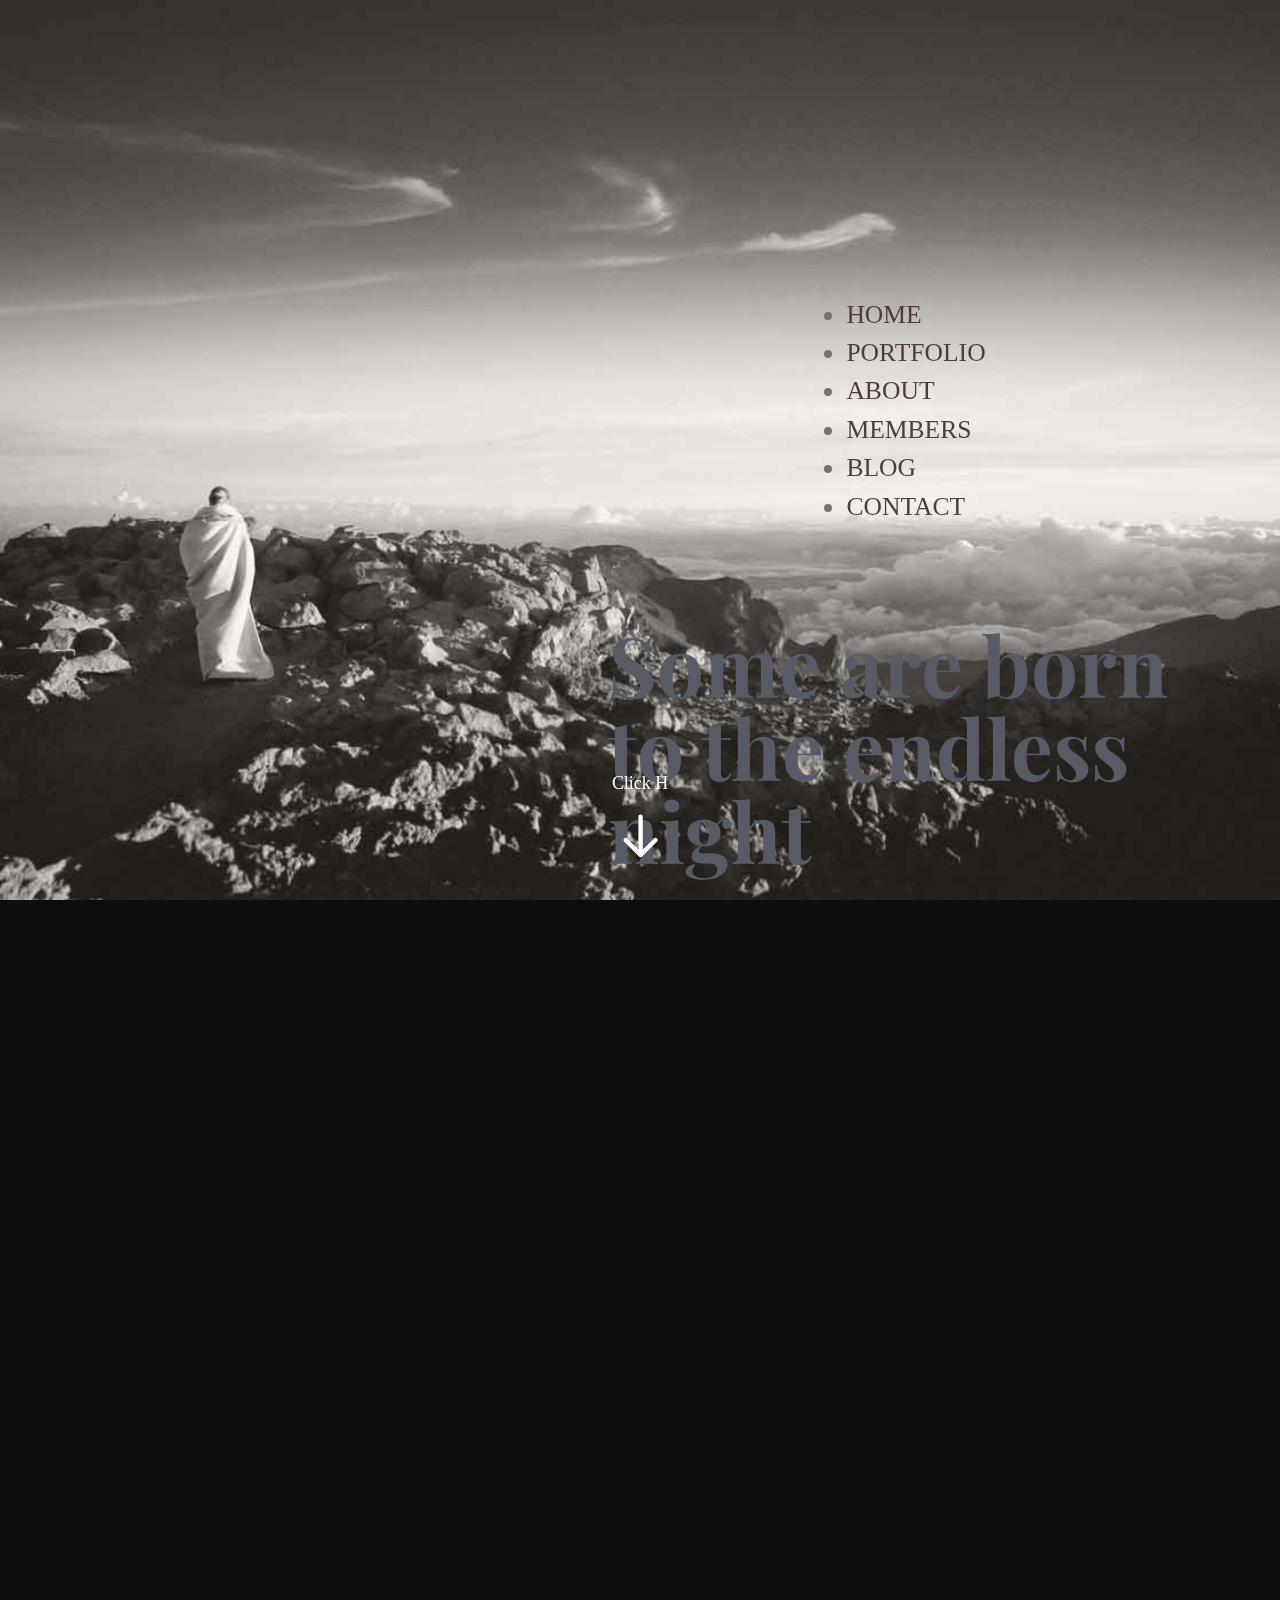
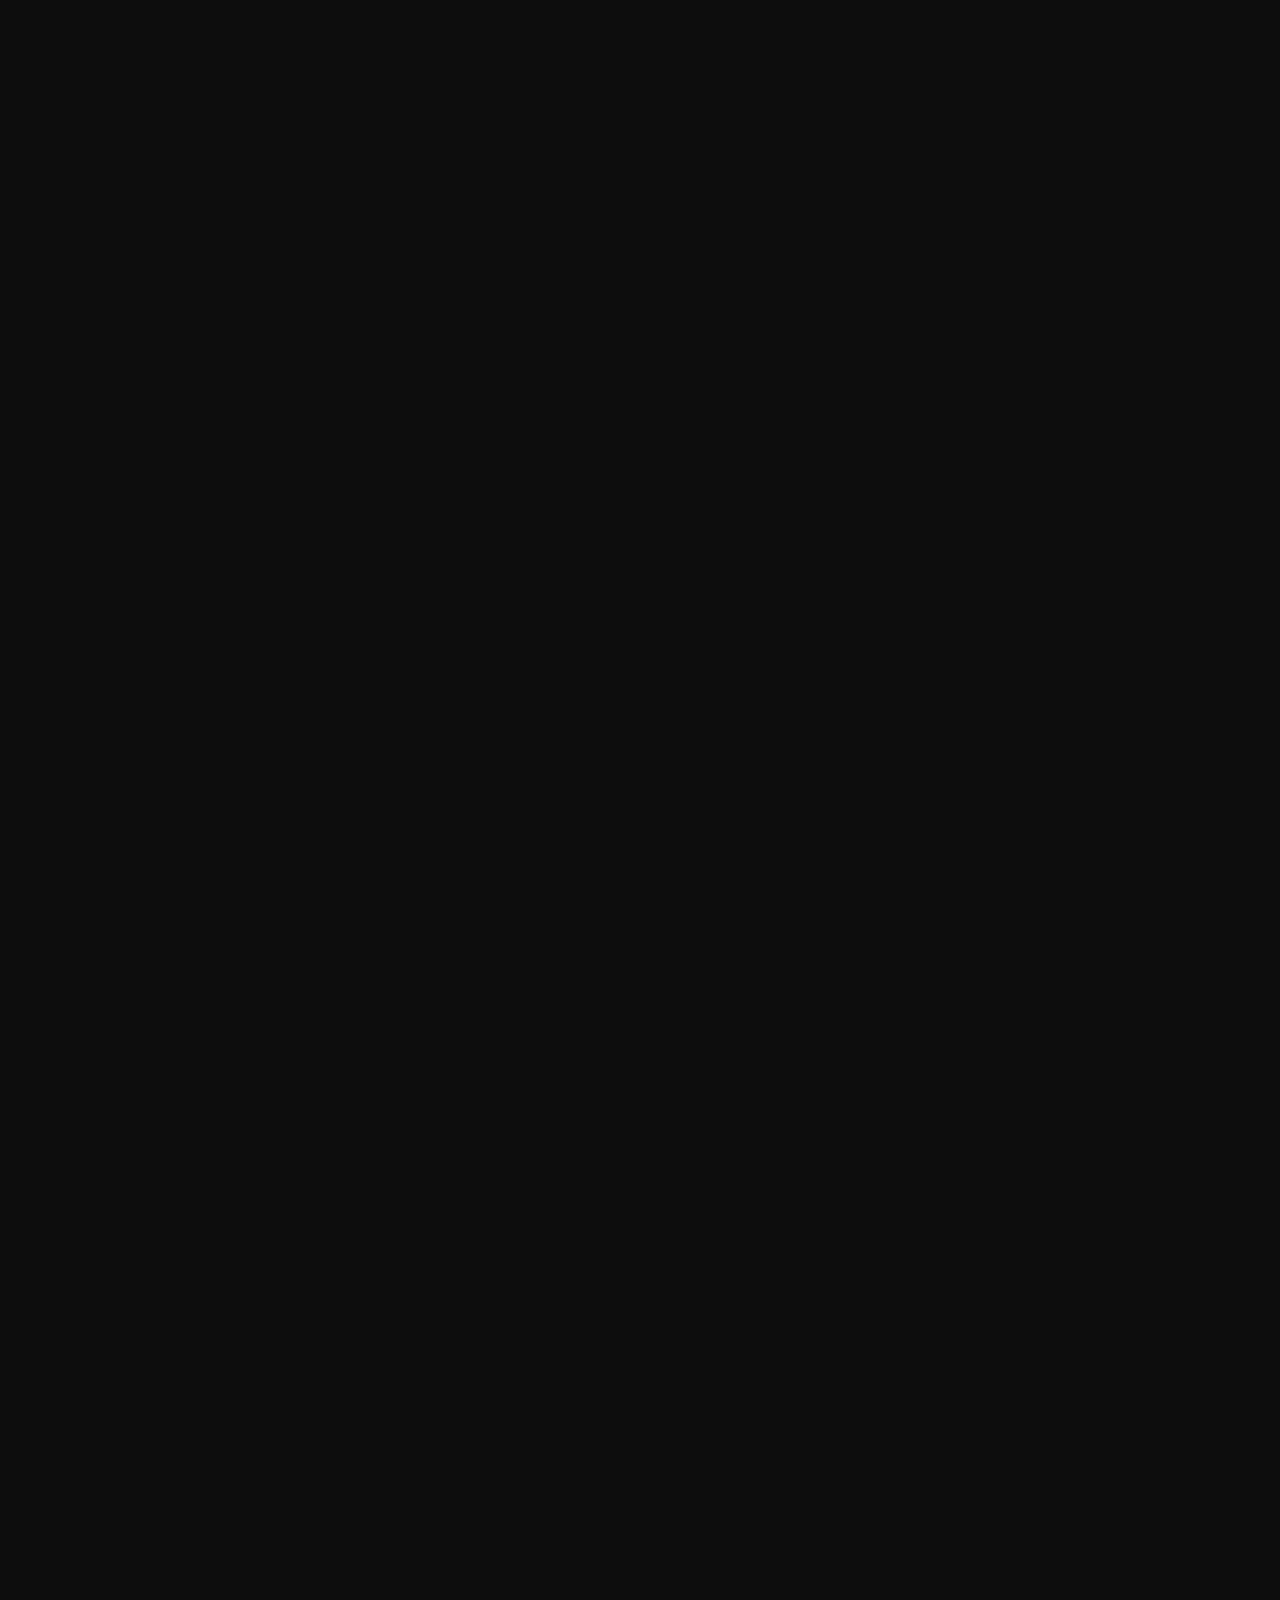
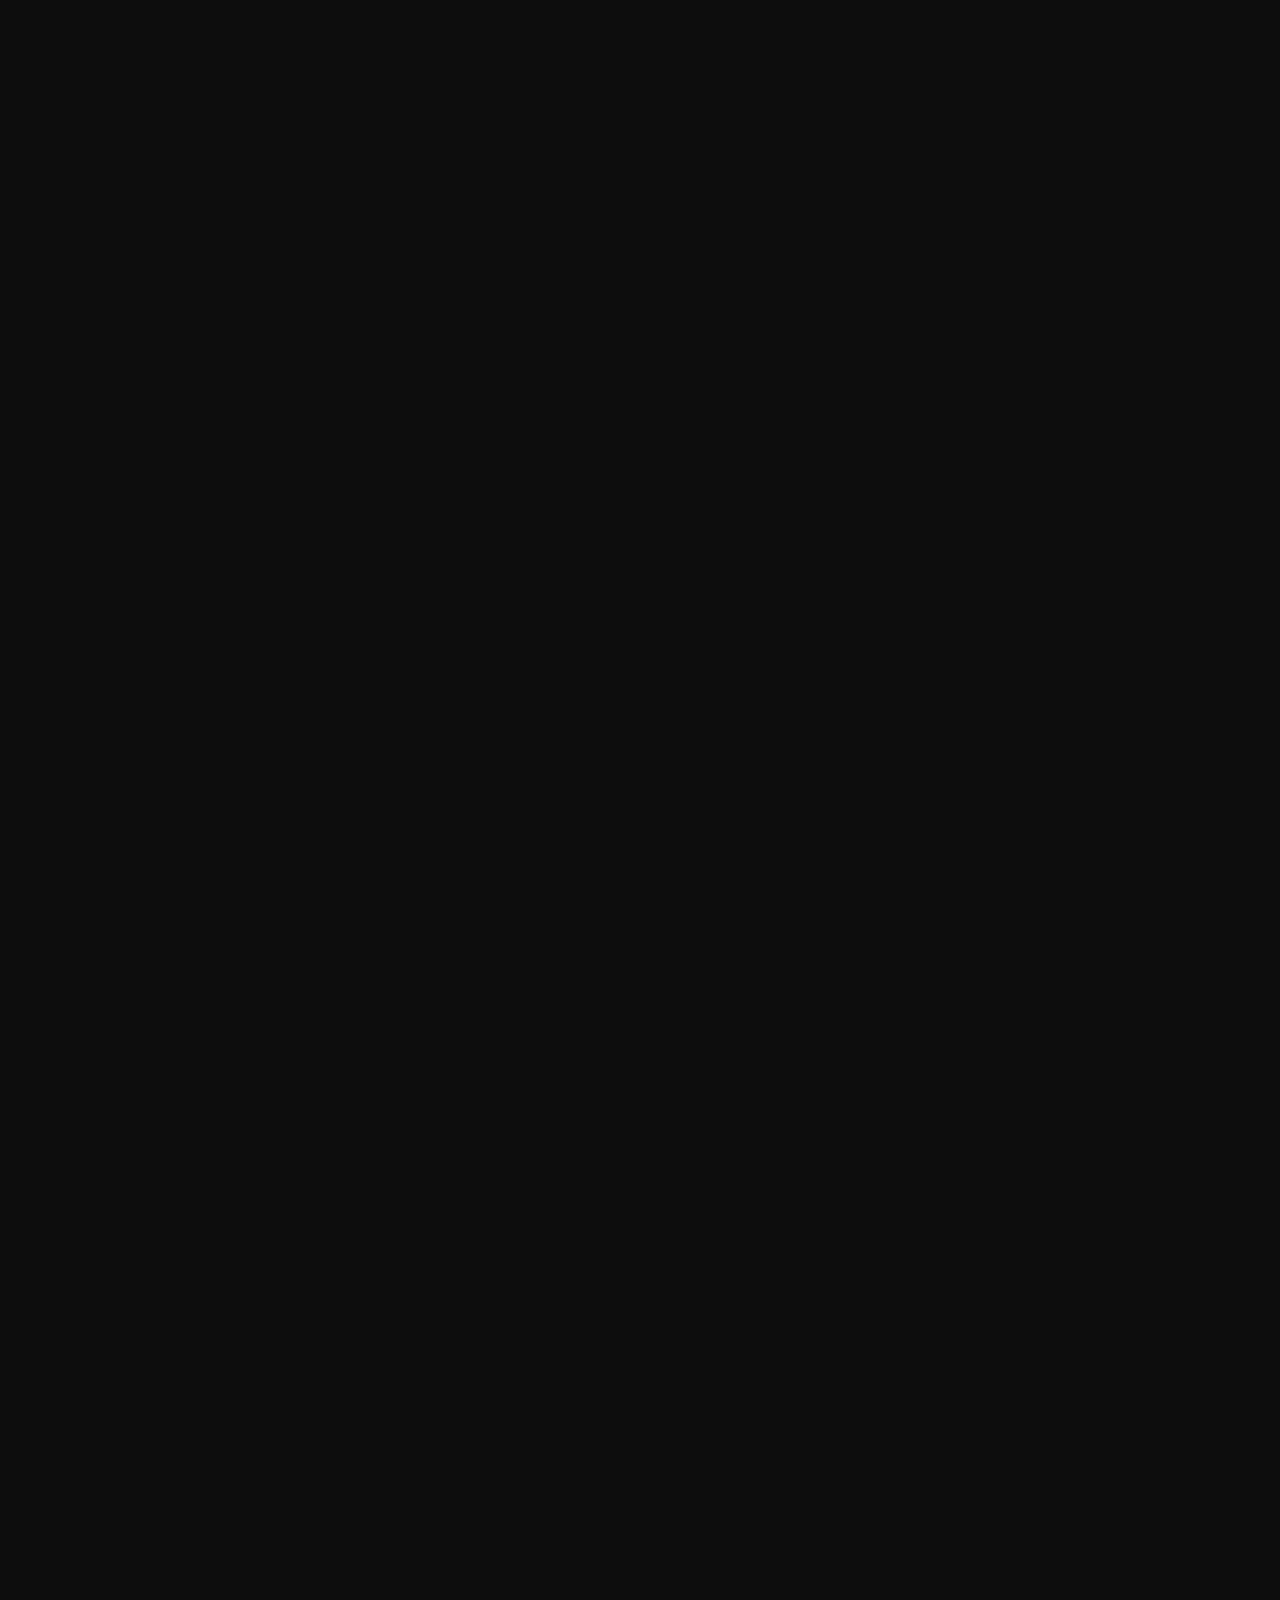
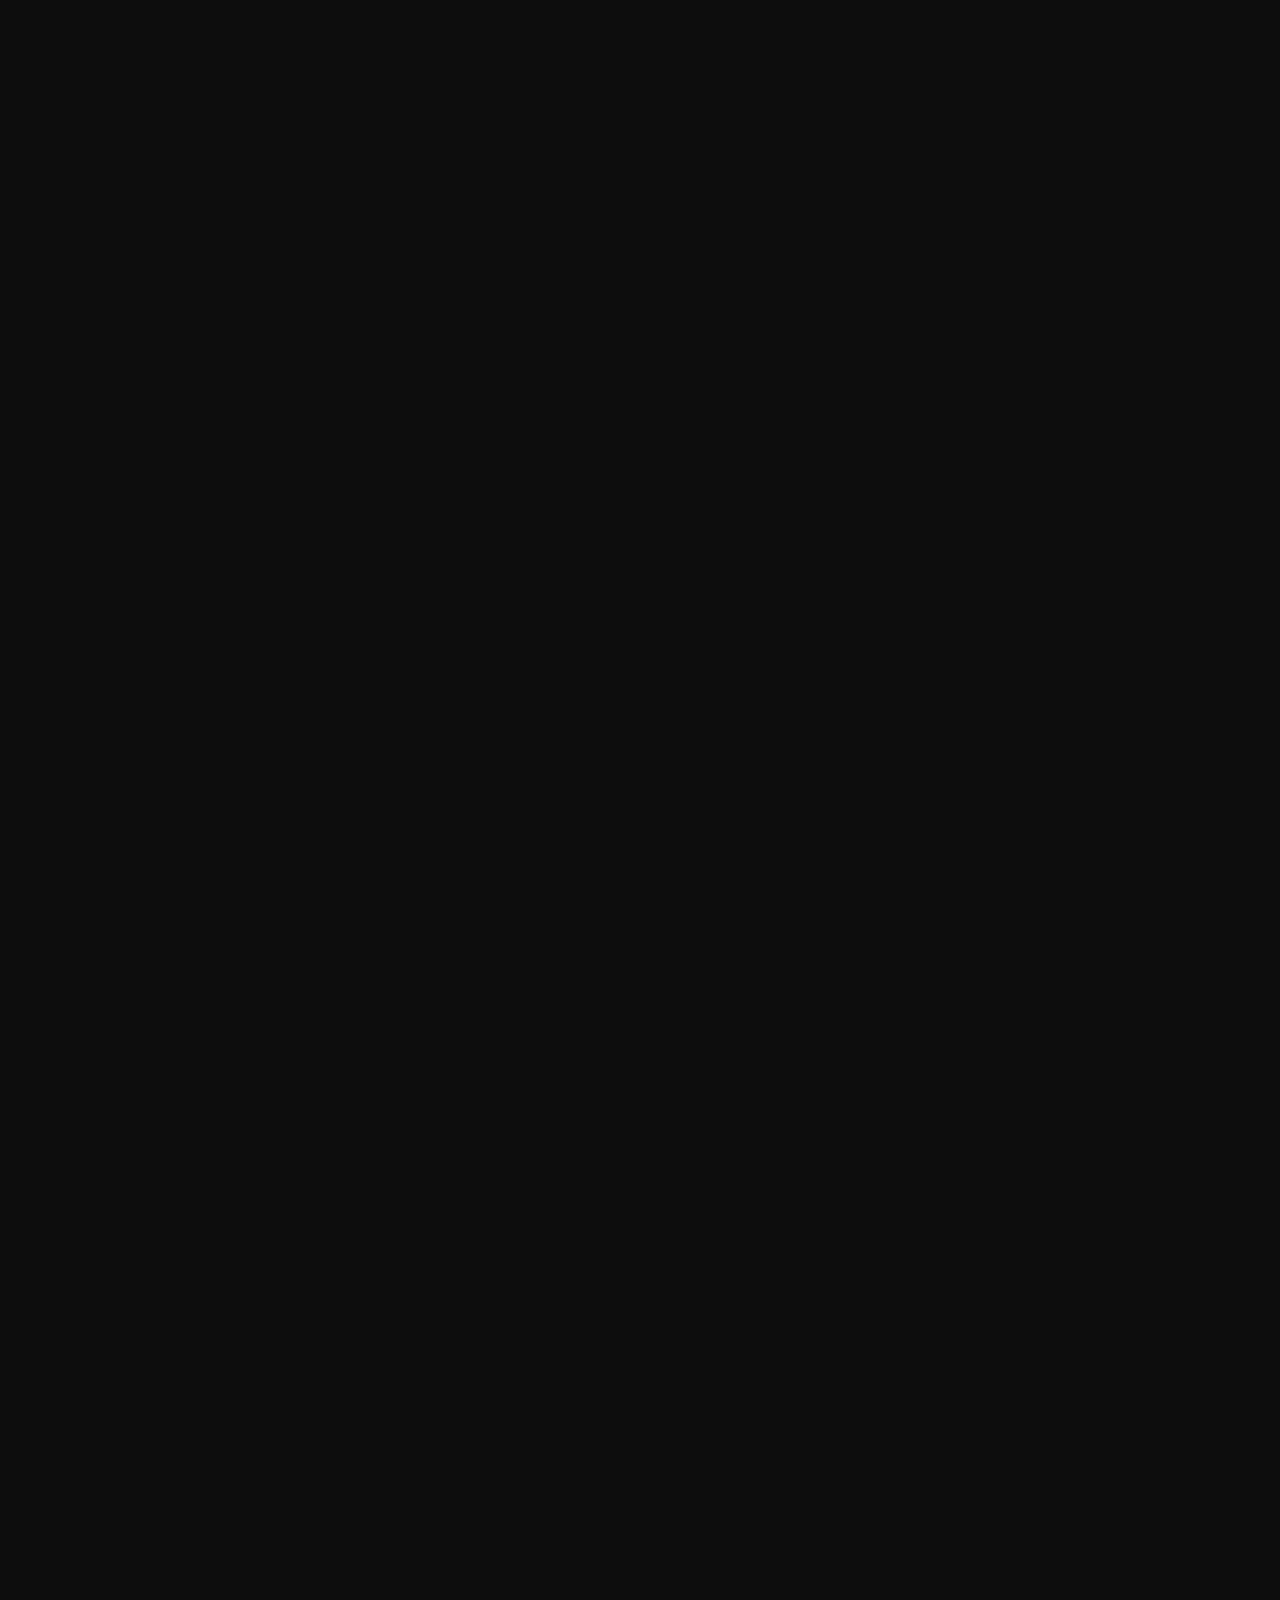
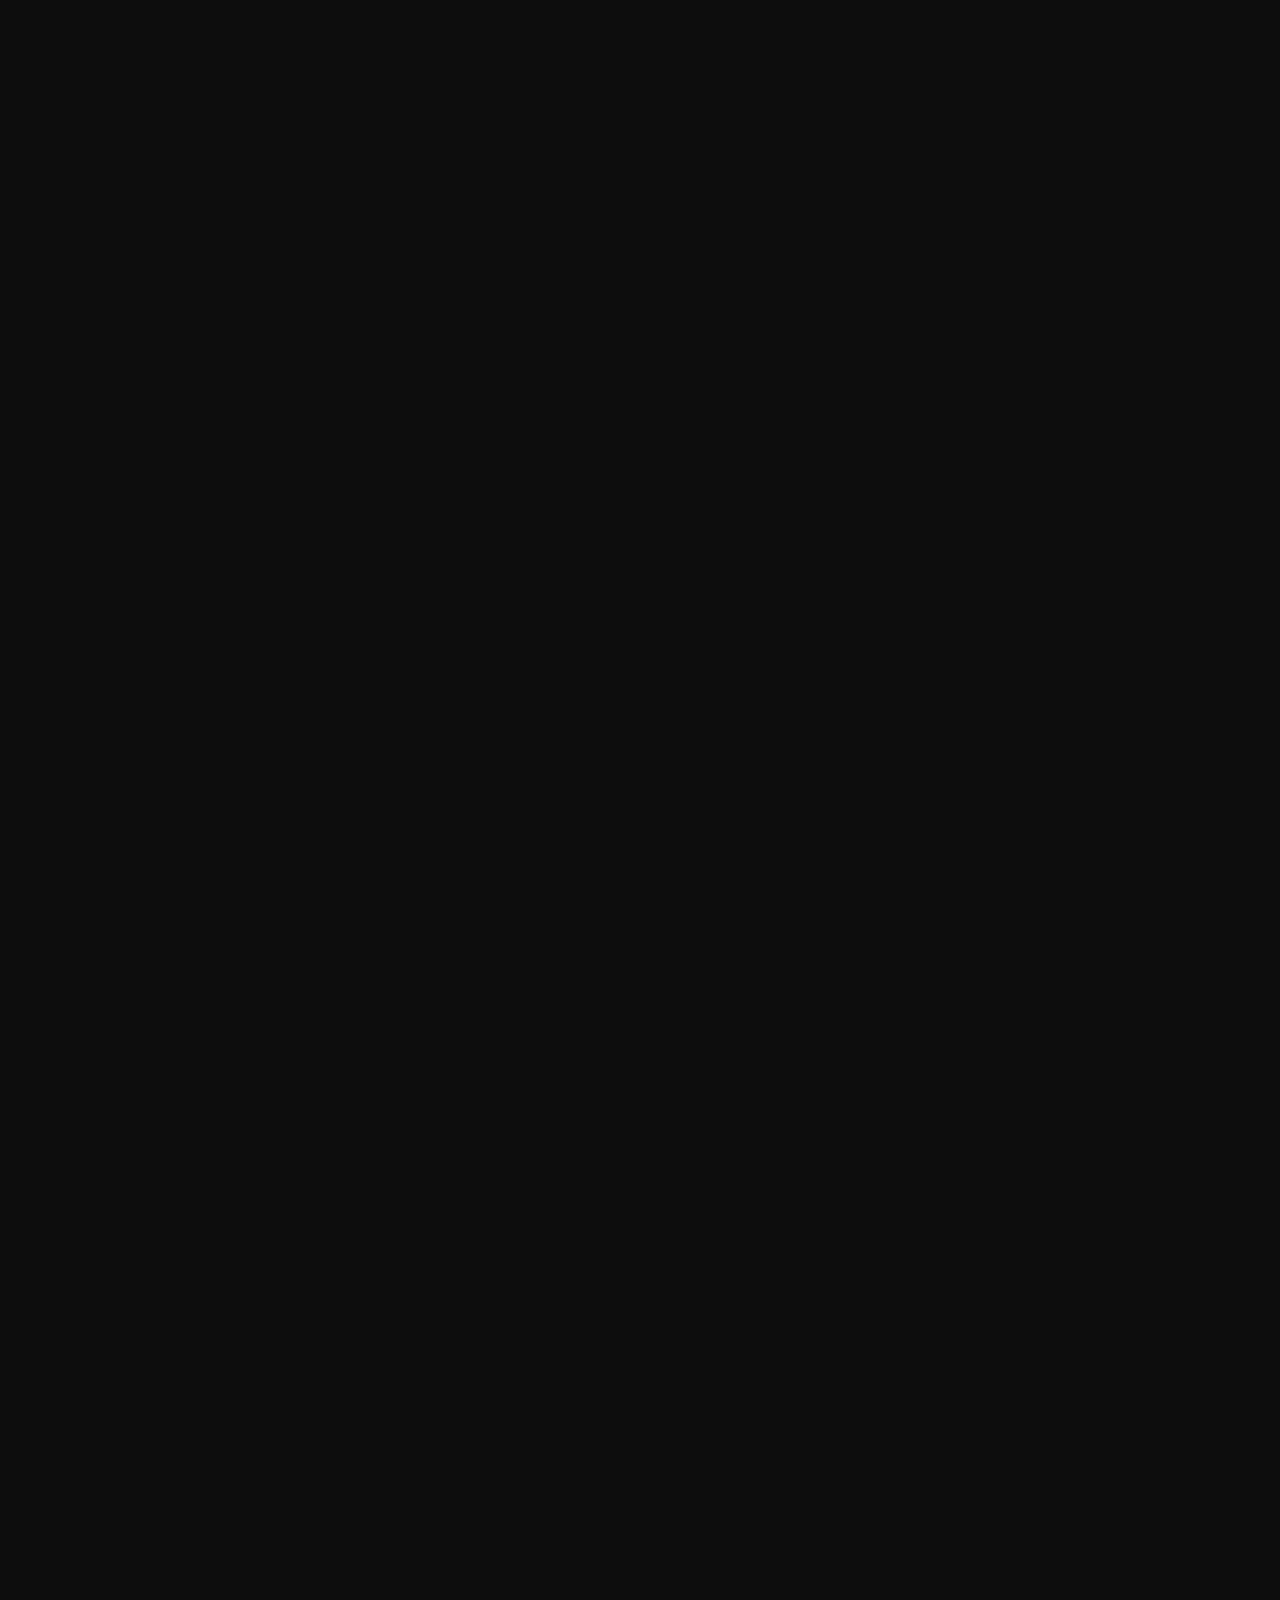
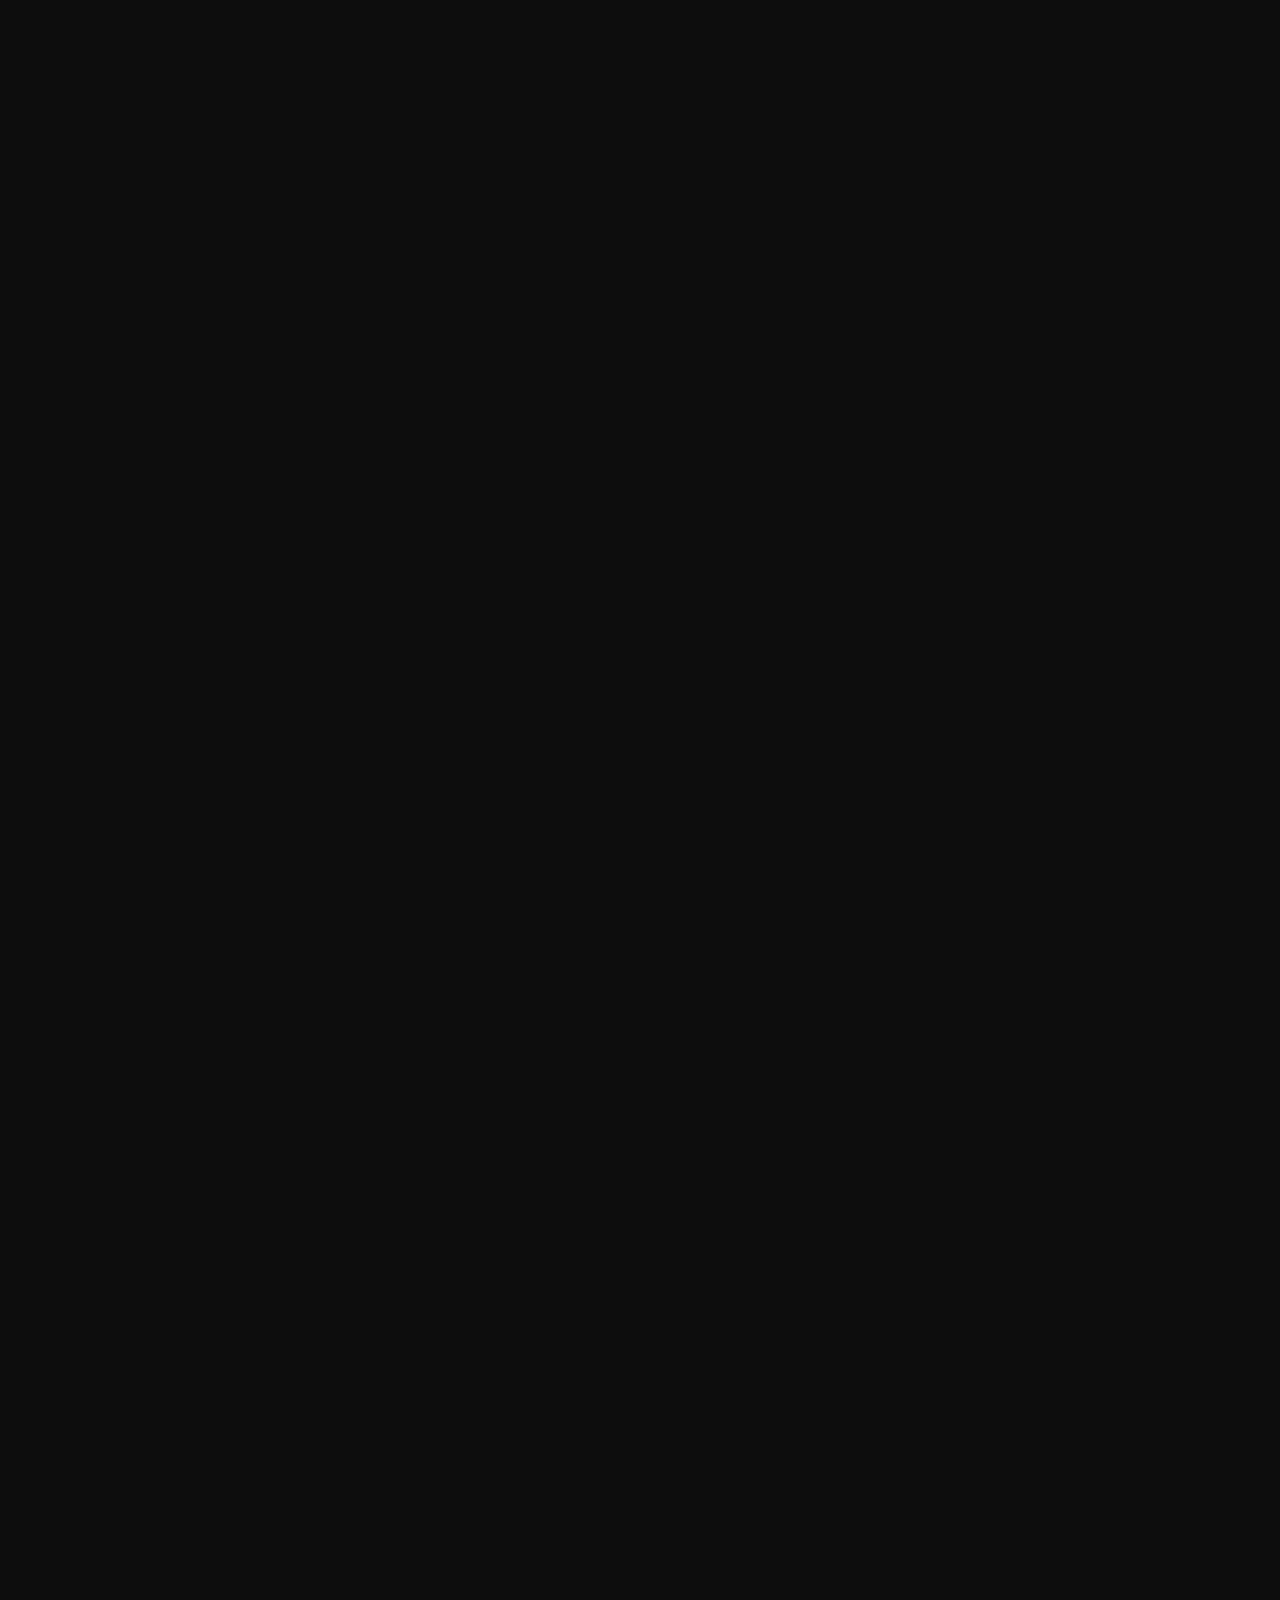
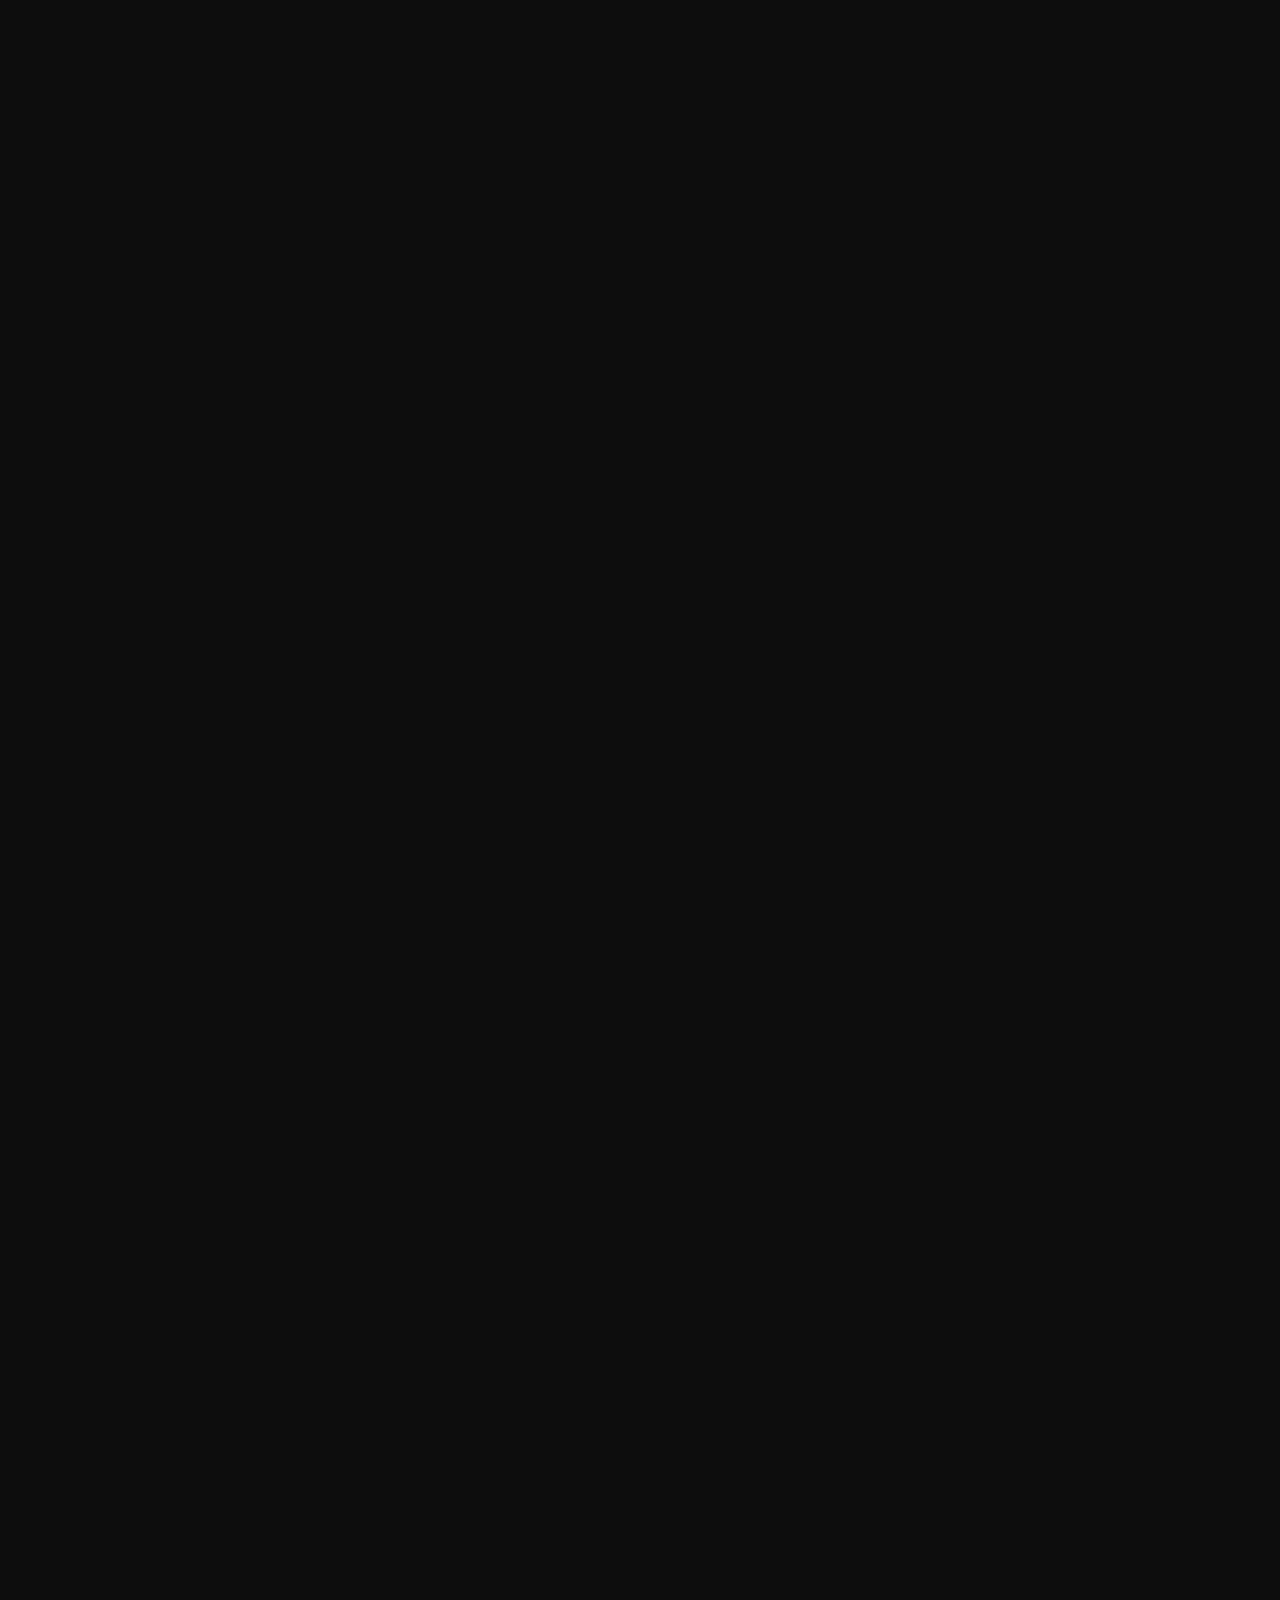
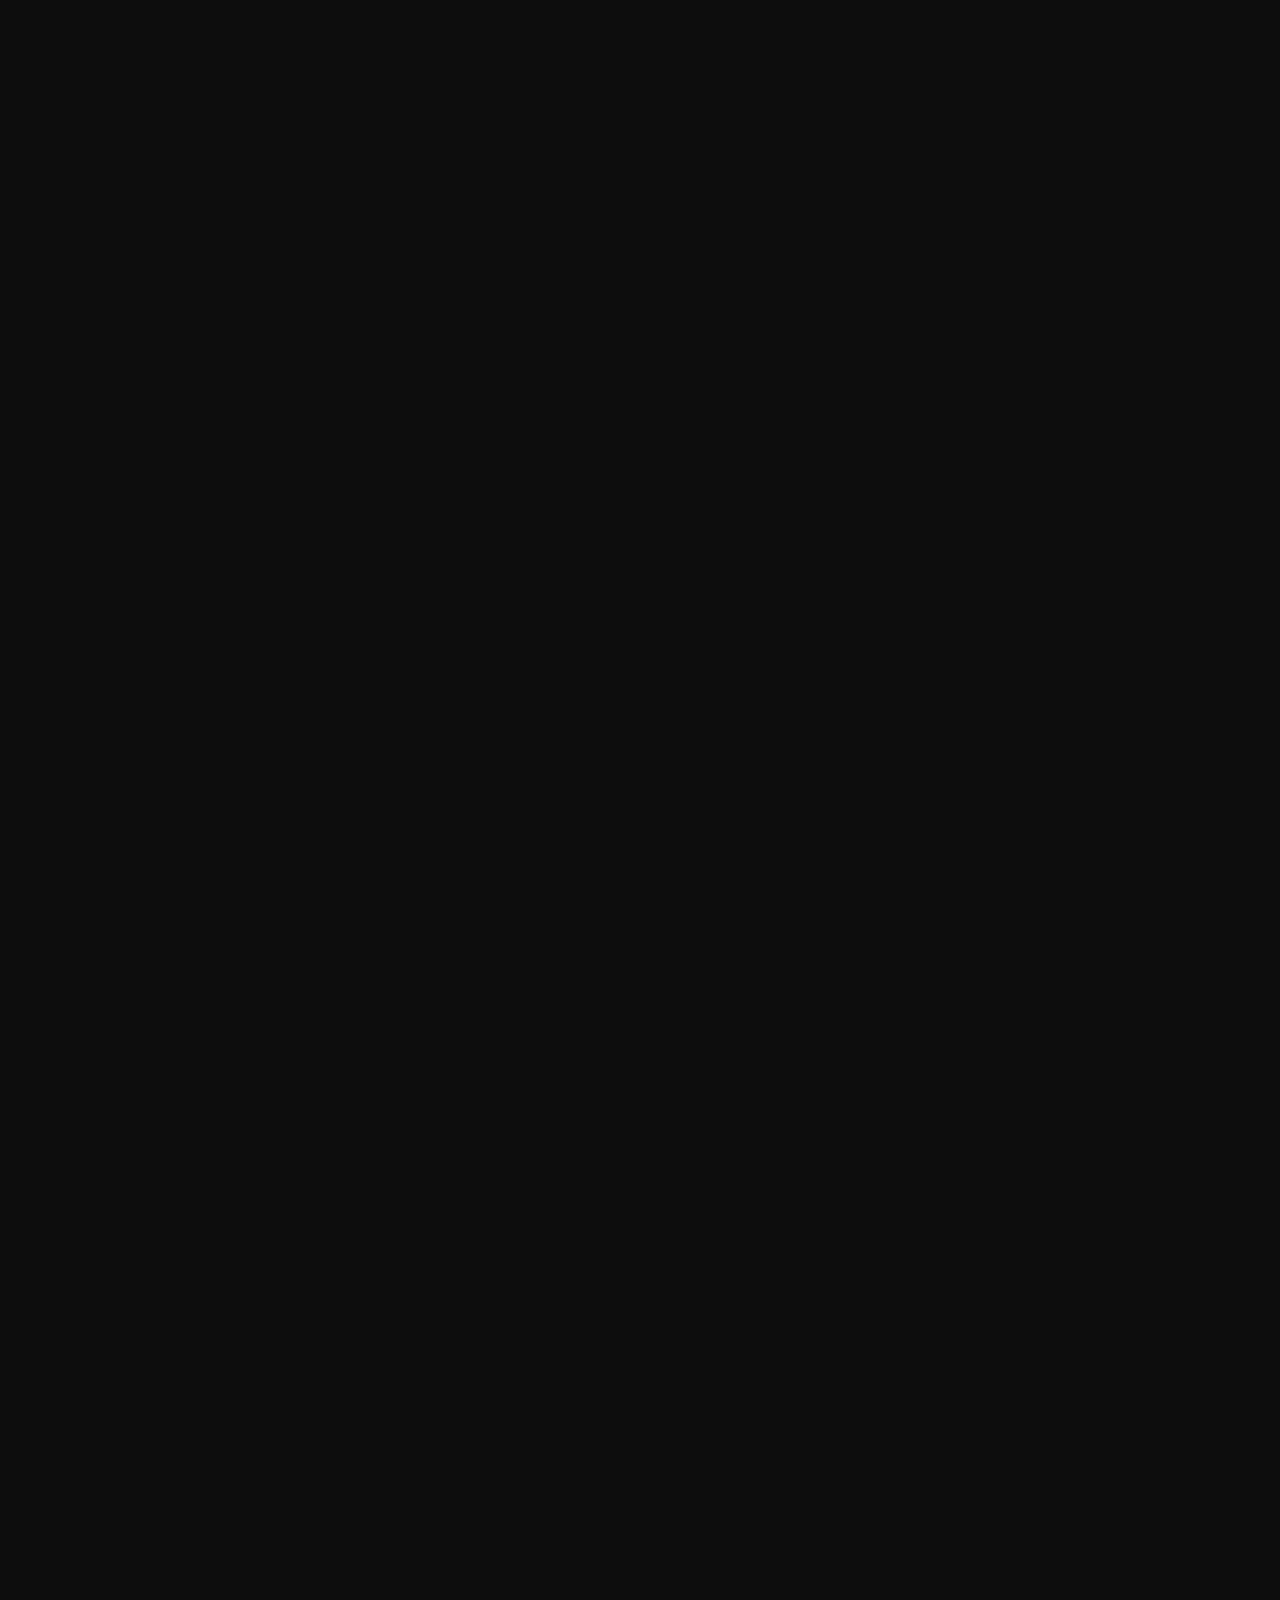
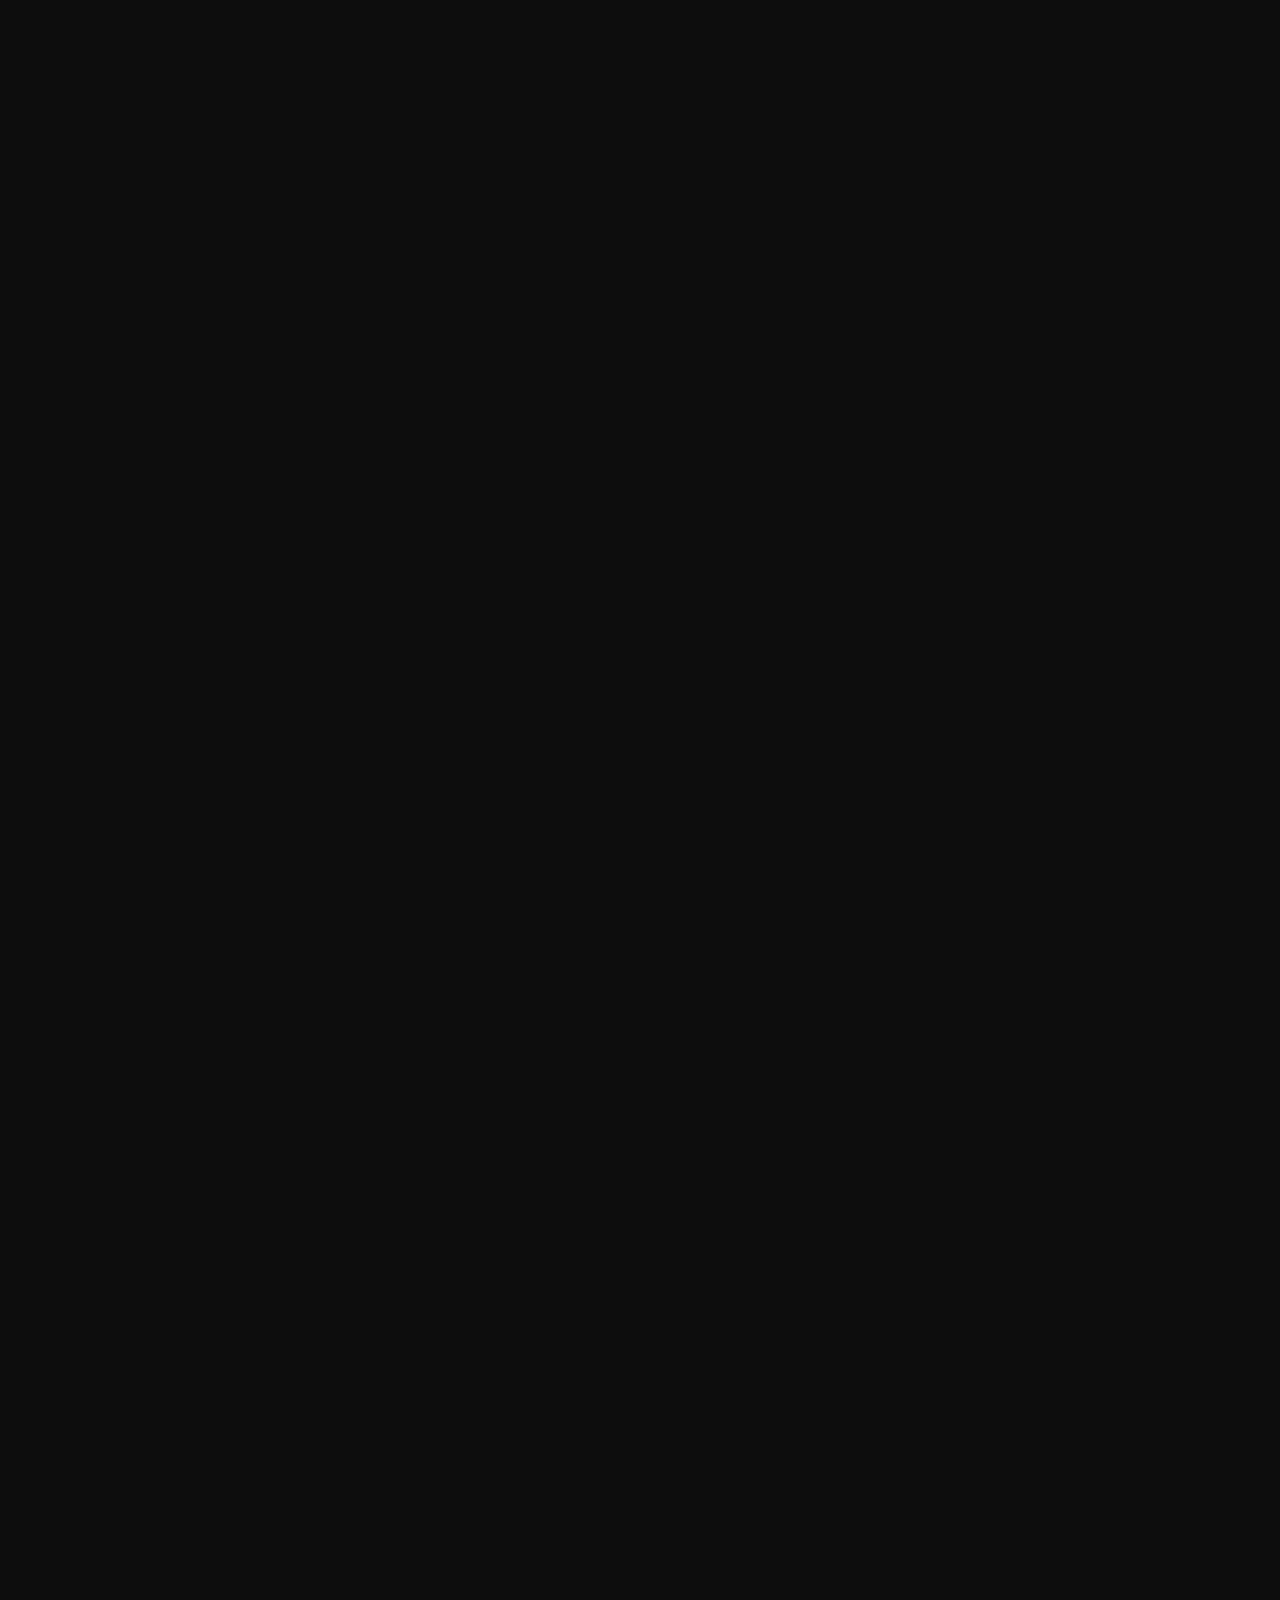
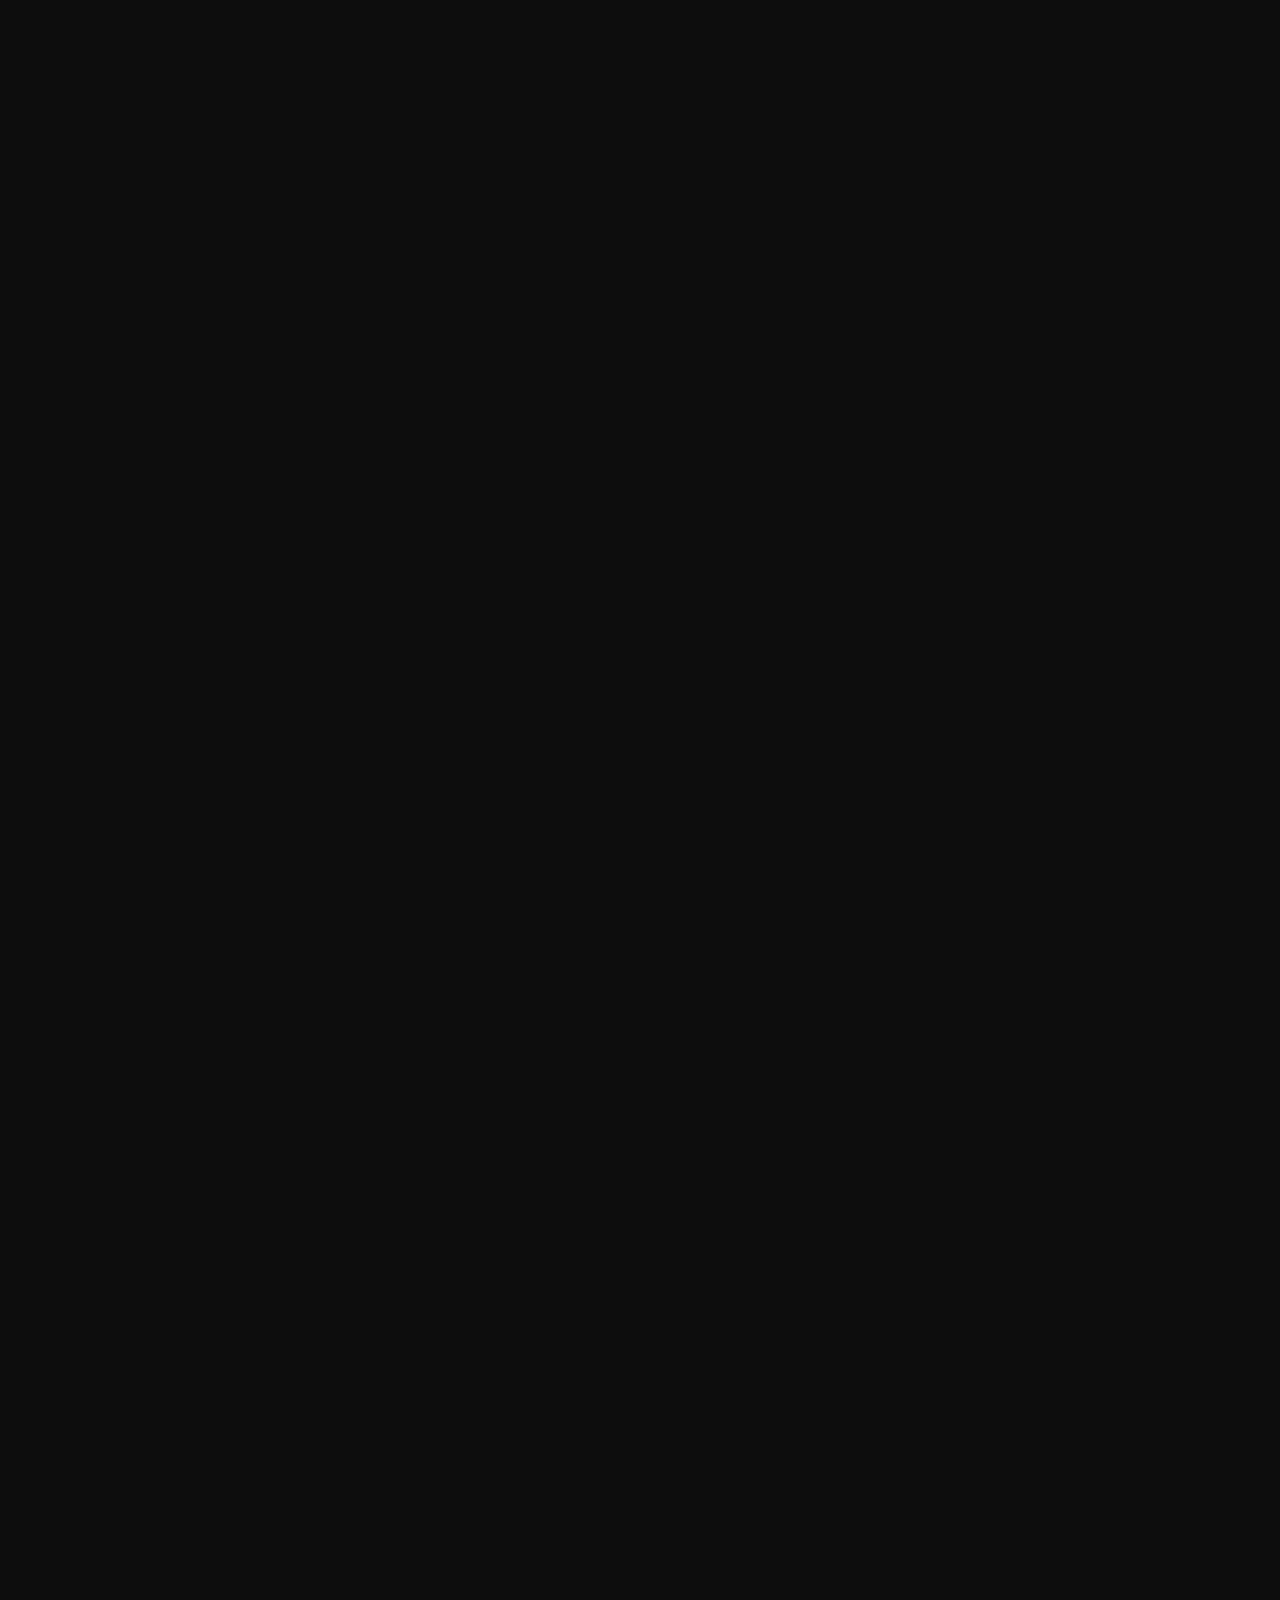
==== commit e277aff3: "fix member hover effect" ====
--- a/finish/f1/start/ArticleIntroEffects/index5.html
+++ b/finish/f1/start/ArticleIntroEffects/index5.html
@@ -1,251 +1,299 @@
 <!DOCTYPE html>
 <html lang="en" class="no-js">
-	<head>
-		<meta charset="UTF-8" />
-		<meta http-equiv="X-UA-Compatible" content="IE=edge"> 
-		<meta name="viewport" content="width=device-width, initial-scale=1"> 
-		<title>Inspiration for Article Intro Effects | Demo 5</title>
-		<meta name="description" content="Inspiration for Article Intro Effects" />
-		<meta name="keywords" content="title, header, effect, scroll, inspiration, medium, web design" />
-		<meta name="author" content="Codrops" />
-		<link rel="shortcut icon" href="../favicon.ico">
-		<link rel="stylesheet" type="text/css" href="css/normalize.css" />
-		<link rel="stylesheet" type="text/css" href="css/demo.css" />
-		<link rel="stylesheet" type="text/css" href="css/component.css" />
-		<!--[if IE]>
+
+<head>
+    <meta charset="UTF-8" />
+    <meta http-equiv="X-UA-Compatible" content="IE=edge">
+    <meta name="viewport" content="width=device-width, initial-scale=1">
+    <title>Blog</title>
+    <meta name="description" content="Inspiration for Article Intro Effects" />
+    <meta name="keywords" content="title, header, effect, scroll, inspiration, medium, web design" />
+    <meta name="author" content="Codrops" />
+    <link rel="shortcut icon" href="../favicon.ico">
+    <link rel="stylesheet" type="text/css" href="css/normalize.css" />
+    <link rel="stylesheet" type="text/css" href="css/demo.css" />
+    <link rel="stylesheet" type="text/css" href="css/component.css" />
+    <!-- nav links   -->
+    <link rel="stylesheet" type="text/css" href="../LineMenuStyles-master/css/normalize.css" />
+    <link rel="stylesheet" type="text/css" href="../LineMenuStyles-master/css/demo.css" />
+    <link rel="stylesheet" type="text/css" href="../LineMenuStyles-master/css/component.component.css" />
+
+    <!--[if IE]>
   		<script src="http://html5shiv.googlecode.com/svn/trunk/html5.js"></script>
 		<![endif]-->
-	</head>
-	<body class="demo-5">
-		<div id="container" class="container intro-effect-sidefixed">
-			<!-- Top Navigation -->
-			<div class="codrops-top clearfix">
-				<a class="codrops-icon codrops-icon-prev" href="http://tympanus.net/Tutorials/SamsungGrid/"><span>Previous Demo</span></a>
-				<span class="right"><a class="codrops-icon codrops-icon-drop" href="http://tympanus.net/codrops/?p=19119"><span>Back to the Codrops Article</span></a></span>
-			</div>
-			<header class="header">
-				<div class="bg-img"><img src="img/5.jpg" alt="Background Image" /></div>
-			</header>
-			<button class="trigger" data-info="Click to see the header effect"><span>Trigger</span></button>
-			<article class="content">
-				<div class="title">
-					<nav class="codrops-demos">
-						<a href="index.html">Push</a>
-						<a href="index2.html">Fade Out</a>
-						<a href="index3.html">Sliced</a>
-						<a href="index4.html">Side</a>
-						<a class="current-demo" href="index5.html">Fixed Side</a>
-						<a href="index6.html">Grid</a>
-						<a href="index7.html">Jam 3</a>
-					</nav>
-					<h1>Some are born to the endless night</h1>
-					<p class="subline">Inspiration for Article Intro Effects</p>
-					<p>by <strong>Henry James</strong> &#8212; Posted in <strong>Inspiration</strong> on <strong>May 21, 2014</strong></p>
-				</div>
-				<div>
-					<p>We may define a food to be any substance which will repair the functional waste of the body, increase its growth, or maintain the heat, muscular, and nervous energy. </p>
-					<p>In its most comprehensive sense, the oxygen of the air is a food; as although it is admitted by the lungs, it passes into the blood, and there re-acts upon the other food which has passed through the stomach. It is usual, however, to restrict the term food to such nutriment as enters the body by the intestinal canal. Water is often spoken of as being distinct from food, but for this there is no sufficient reason.</p>
-					<p>Many popular writers have divided foods into flesh-formers, heat-givers, and bone-formers. Although attractive from its simplicity, this classification will not bear criticism. Flesh-formers are also heat-givers. Only a portion of the mineral matter goes to form bone.</p>
-					<p>These last are not strictly foods, if we keep to the definition already given; but they are consumed with the true foods or nutrients, comprised in the other two classes, and cannot well be excluded from consideration.</p>
-					<p>Water forms an essential part of all the tissues of the body. It is the solvent and carrier of other substances.</p>
-					<p>Mineral Matter or Salts, is left as an ash when food is thoroughly burnt. The most important salts are calcium phosphate, carbonate and fluoride, sodium chloride, potassium phosphate and chloride, and compounds of magnesium, iron and silicon.</p>
-					<h3>Flesh-formers, heat-givers, and bone-formers</h3>
-					<p>Mineral matter is quite as necessary for plant as for animal life, and is therefore present in all food, except in the case of some highly-prepared ones, such as sugar, starch and oil. Children require a good proportion of calcium phosphate for the growth of their bones, whilst adults require less. The outer part of the grain of cereals is the richest in mineral constituents, white flour and rice are deficient. Wheatmeal and oatmeal are especially recommended for the quantity of phosphates and other salts contained in them. Mineral matter is necessary not only for the bones but for every tissue of the body.</p>
-					<p>When haricots are cooked, the liquid is often thrown away, and the beans served nearly dry, or with parsley or other sauce. Not only is the food less tasty but important saline constituents are lost. The author has made the following experiments:—German whole lentils, Egyptian split red lentils and medium haricot beans were soaked all night (16 hours) in just sufficient cold water to keep them covered. The water was poured off and evaporated, the residue heated in the steam-oven to perfect dryness and weighed. After pouring off the water, the haricots were boiled in more water until thoroughly cooked, the liquid being kept as low as possible. The liquid was poured off as clear as possible, from the haricots, evaporated and dried. The ash was taken in each case, and the alkalinity of the water-soluble ash was calculated as potash (K2O). The quantity of water which could be poured off was with the German lentils, half as much more than the original weight of the pulse; not quite as much could be poured off the others.</p>
-					<h3>Soaking in cold water</h3>
-					<p>The loss on soaking in cold water, unless the water is preserved, is seen to be considerable. The split lentils, having had the protecting skin removed, lose most. In every case the ash contained a good deal of phosphate and lime. Potatoes are rich in important potash salts; by boiling a large quantity is lost, by steaming less and by baking in the skins, scarcely any. The flavour is also much better after baking.</p>
-					<p>The usual addition of common salt (sodium-chloride) to boiled potatoes is no proper substitute for the loss of their natural saline constituents. Natural and properly cooked foods are so rich in sodium chloride and other salts that the addition of common salt is unnecessary. An excess of the latter excites thirst and spoils the natural flavour of the food. It is the custom, especially in restaurants, to add a large quantity of salt to pulse, savoury food, potatoes and soups. Bakers' brown bread is usually very salt, and sometimes white is also. In some persons much salt causes irritation of the skin, and the writer has knowledge of the salt food of vegetarian restaurants causing or increasing dandruff. As a rule, fondness for salt is an acquired taste, and after its discontinuance for a time, food thus flavoured becomes unpalatable.</p>
-					<p>Organic Compounds are formed by living organisms (a few can also be produced by chemical means). They are entirely decomposed by combustion.</p>
-					<h3>Carbon compounds or heat-producers</h3>
-					<p>The Non-Nitrogenous Organic Compounds are commonly called carbon compounds or heat-producers, but these terms are also descriptive of the nitrogenous compounds. These contain carbon, hydrogen and oxygen only, and furnish by their oxidation or combustion in the body the necessary heat, muscular and nervous energy. The final product of their combustion is water and carbon dioxide (carbonic acid gas).</p>
-					<p>The Carbohydrates comprise starch, sugar, gum, mucilage, pectose, glycogen, &amp;c.; cellulose and woody fibre are carbohydrates, but are little capable of digestion. They contain hydrogen and oxygen in the proportion to form water, the carbon alone being available to produce heat by combustion. Starch is the most widely distributed food. It is insoluble in water, but when cooked is readily digested and absorbed by the body. Starch is readily converted into sugar, whether in plants or animals, during digestion. There are many kinds of sugar, such as grape, cane and milk sugars.</p>
-					<p>The Oils and Fats consist of the same elements as the carbohydrates, but the hydrogen is in larger quantity than is necessary to form water, and this surplus is available for the production of energy. During their combustion in the body they produce nearly two-and-a-quarter times (4 : 8.9 = 2.225) as much heat as the carbohydrates; but if eaten in more than small quantities, they are not easily digested, a portion passing away by the intestines. The fat in the body is not solely dependent upon the quantity consumed as food, as an animal may become quite fat on food containing none. A moderate quantity favours digestion and the bodily health. In cold weather more should be taken. In the Arctic regions the Esquimaux consume enormous quantities. Nuts are generally rich in oil. Oatmeal contains more than any of the other cereals (27 analyses gave from 8 to 12.3 per cent.)</p>
-					<h3>From acid and rancidity</h3>
-					<p>The most esteemed and dearest oil is Almond. What is called Peach-kernel oil (Oleum Amygdalæ Persicæ), but which in commerce includes the oil obtained from plum and apricot stones, is almost as tasteless and useful, whilst it is considerably cheaper. It is a very agreeable and useful food. It is often added to, as an adulterant, or substituted for the true Almond oil. The best qualities of Olive oil are much esteemed, though they are not as agreeable to English taste as the oil previously mentioned. The best qualities are termed Virgin, Extra Sublime and Sublime. Any that has been exposed for more than a short time to the light and heat of a shop window should be rejected, as the flavour is affected. It should be kept in a cool place. Not only does it vary much in freedom from acid and rancidity, but is frequently adulterated. Two other cheaper oils deserve mention. The "cold-drawn" Arachis oil (pea-nut or earth-nut oil) has a pleasant flavour, resembling that of kidney beans. The "cold-drawn" Sesamé oil has an agreeable taste, and is considered equal to Olive oil for edible purposes. The best qualities are rather difficult to obtain; those usually sold being much inferior to Peach-kernel and Olive oils. Cotton-seed oil is the cheapest of the edible ones. Salad oil, not sold under any descriptive name, is usually refined Cotton-seed oil, with perhaps a little Olive oil to impart a richer flavour.</p>
-					<p>The solid fats sold as butter and lard substitutes, consist of deodorised cocoanut oil, and they are excellent for cooking purposes. It is claimed that biscuits, &amp;c., made from them may be kept for a much longer period, without showing any trace of rancidity, than if butter or lard had been used. They are also to be had agreeably flavoured by admixture with almond, walnut, &amp;c., "cream."</p>
-
-					<p>The better quality oils are quite as wholesome as the best fresh butter, and better than most butter as sold. Bread can be dipped into the oil, or a little solid vegetable fat spread on it. The author prefers to pour a little Peach-kernel oil upon some ground walnut kernels (or other ground nuts in themselves rich in oil), mix with a knife to a suitable consistency and spread upon the bread. Pine-kernels are very oily, and can be used in pastry in the place of butter or lard.</p>
-
-					<p>Whenever oils are mentioned, without a prefix, the fixed or fatty oils are always understood. The volatile or essential oils are a distinct class. Occasionally, the fixed oils are called hydrocarbons, but hydrocarbon oils are quite different and consist of carbon and hydrogen alone. Of these, petroleum is incapable of digestion, whilst others are poisonous.</p>
-
-					<p>Vegetable Acids are composed of the same three elements and undergo combustion into the same compounds as the carbohydrates. They rouse the appetite, stimulate digestion, and finally form carbonates in combination with the alkalies, thus increasing the alkalinity of the blood. The chief vegetable acids are: malic acid, in the apple, pear, cherry, &amp;c.; citric acid, in the lemon, lime, orange, gooseberry, cranberry, strawberry, raspberry, &amp;c.; tartaric acid, in the grape, pineapple, &amp;c.</p>
-
-					<p>Some place these under Class III. or food adjuncts. Oxalic acid (except when in the insoluble state of calcium oxalate), and several other acids are poisonous.</p>
-
-					<h3>The essential part of every living cell</h3>
-					<p>Proteids or Albuminoids are frequently termed flesh-formers. They are composed of nitrogen, carbon, hydrogen, oxygen, and a small quantity of sulphur, and are extremely complex bodies. Their chief function is to form flesh in the body; but without previously forming it, they may be transformed into fat or merely give rise to heat. They form the essential part of every living cell.</p>
-
-					<p>Proteids are excreted from the body as water, carbon dioxide, urea, uric acid, sulphates, &amp;c.</p>
-
-					The principal proteids of animal origin have their corresponding proteids in the vegetable kingdom. Some kinds, whether of animal or vegetable origin, are more easily digested than others. They have the same physiological value from whichever kingdom they are derived.</p>
-
-					<p>The Osseids comprise ossein, gelatin, cartilage, &amp;c., from bone, skin, and connective issue. They approach the proteids in composition, but unlike them they cannot form flesh or fulfil the same purpose in nutrition. Some food chemists wish to call the osseids, albuminoids; what were formerly termed albuminoids to be always spoken of as proteids only.</p>
-
-					<p>Jellies are of little use as food; not only is this because of the low nutritive value of gelatin, but also on account of the small quantity which is mixed with a large proportion of water.</p>
-
-					<p>The Vegetable Kingdom is the prime source of all organic food; water, and to a slight extent salts, form the only food that animals can derive directly from the inorganic kingdom. When man consumes animal food—a sheep for example—he is only consuming a portion of the food which that sheep obtained from grass, clover, turnips, &amp;c. All the proteids of the flesh once existed as proteids in the vegetables; some in exactly the same chemical form.</p>
-
-					<blockquote>A comparatively small quantity of proteid matter, such as is easily obtained from vegetable food, is ample for the general needs of the body.</blockquote>
-					<p>Flesh contains no starch or sugar, but a small quantity of glycogen. The fat in an animal is derived from the carbohydrates, the fats and the proteids of the vegetables consumed. The soil that produced the herbage, grain and roots consumed by cattle, in most cases could have produced food capable of direct utilisation by man. By passing the product of the soil through animals there is an enormous economic loss, as the greater part of that food is dissipated in maintaining the life and growth; little remains as flesh when the animal is delivered into the hands of the butcher. Some imagine that flesh food is more easily converted into flesh and blood in our bodies and is consequently more valuable than similar constituents in vegetables, but such is not the case. Fat, whether from flesh or from vegetables is digested in the same manner. The proteids of flesh, like those of vegetables, are converted into peptone by the digestive juices—taking the form of a perfectly diffusible liquid—otherwise they could not be absorbed and utilised by the body. Thus the products of digestion of both animal and vegetable proteids and fats are the same. Formerly, proteid matter was looked upon as the most valuable part of the food, and a large proportion was thought necessary for hard work. It was thought to be required, not only for the construction of the muscle substance, but to be utilised in proportion to muscular exertion. These views are now known to be wrong. A comparatively small quantity of proteid matter, such as is easily obtained from vegetable food, is ample for the general needs of the body. Increased muscular exertion requires but a slight increase of this food constituent. It is the carbohydrates, or carbohydrates and fats that should be eaten in larger quantity, as these are the main source of muscular energy. The fact that animals, capable of the most prolonged and powerful exertion, thrive on vegetables of comparatively low proteid value, and that millions of the strongest races have subsisted on what most Englishmen would consider a meagre vegetarian diet, should have been sufficient evidence against the earlier view.</p>
-
-					<p>A comparison of flesh and vegetable food, shows in flesh an excessive quantity of proteid matter, a very small quantity of glycogen (the animal equivalent of starch and sugar) and a variable quantity of fat. Vegetable food differs much, but as a rule it contains a much smaller quantity of proteid matter, a large proportion of starch and sugar and a small quantity of fat. Some vegetable foods, particularly nuts, contain much fat.</p>
-
-					<p>Investigation of the digestive processes has shown that the carbohydrates and fats entail little strain on the system; their ultimate products are water and carbon dioxide, which are easily disposed of. The changes which the proteids undergo in the body are very complicated. There is ample provision in the body for their digestion, metabolism, and final rejection, when taken in moderate quantity, as is the case in a dietary of vegetables. The proteids in the human body, after fulfilling their purpose, are in part expelled in the same way as the carbohydrates; but the principal part, including all the nitrogen, is expelled by the kidneys in the form of urea (a very soluble substance), and a small quantity of uric acid in the form of quadurates.</p>
-
-					<p>There is reciprocity between the teeth and digestive organs of animals and their natural food. The grasses, leaves, &amp;c., which are consumed by the herbivora, contain a large proportion of cellulose and woody tissue. Consequently, the food is bulky; it is but slowly disintegrated and the nutritious matter liberated and digested. The cellulose appears but slightly acted upon by the digestive juices. The herbivora possess capacious stomachs and the intestines are very long. The carnivora have simpler digestive organs and short intestines. Even they consume substances which leave much indigestible residue, such as skin, ligaments and bones, but civilised man, when living on a flesh dietary removes as much of such things as possible. The monkeys, apes, and man (comprised in the order Primates have a digestive canal intermediate in complexity and in length to the herbivora and carnivora. A certain quantity of indigestible matter is necessary for exciting peristaltic action of the bowels. The carnivora with their short intestinal canal need the least, the frugivora more, and the herbivora a much larger quantity. The consumption by man of what is commonly called concentrated food is the cause of the constipation to which flesh-eating nations are subject. Most of the pills and other nostrums which are used in enormous quantities contain aloes or other drugs which stimulate the action of the intestines.</p>
-
-					<p>Highly manufactured foods, from which as much as possible of the non-nutritious matter has been removed is often advocated, generally by those interested in its sale. Such food would be advantageous only if it were possible to remove or modify a great part of our digestive canal (we are omitting from consideration certain diseased conditions, when such foods may be useful). The eminent physiologist and bacteriologist, Elie Metchnikoff, has given it as his opinion that much of man's digestive organs is not only useless but often productive of derangement and disease. In several cases where it has been necessary, in consequence of serious disease, to remove the entire stomach or a large part of the intestines, the digestive functions have been perfectly performed. It is not that our organs are at fault, but our habits of life differ from that of our progenitors. In past times, when a simple dietary in which flesh food formed little or no part, and to-day, in those countries where one wholly or nearly all derived from vegetable sources and simply prepared is the rule, diseases of the digestive organs are rare. The Englishman going to a tropical country and partaking largely of flesh and alcohol, suffers from disease of the liver and other organs, to which the natives and the few of his own countrymen, living in accordance with natural laws are strangers.</p>
-					<p><strong>Excerpt from: <a href="http://www.gutenberg.org/ebooks/15237">The Chemistry of Food and Nutrition</a> by A. W. Duncan</strong></p>
-				</div>
-			</article>
-			<section class="related">
-				<p>If you enjoyed these effects you might also like:</p>
-				<div><a href="http://tympanus.net/Development/HeaderEffects/"><h4>On Scroll Header Effects</h4></a></div>
-				<div><a href="http://tympanus.net/Tutorials/MediumStylePageTransition/"><h4>Medium-Style Page Transitions</h4></a></div>
-			</section>
-		</div><!-- /container -->
-		<script src="js/classie.js"></script>
-		<script>
-			(function() {
-
-				// detect if IE : from http://stackoverflow.com/a/16657946		
-				var ie = (function(){
-					var undef,rv = -1; // Return value assumes failure.
-					var ua = window.navigator.userAgent;
-					var msie = ua.indexOf('MSIE ');
-					var trident = ua.indexOf('Trident/');
-
-					if (msie > 0) {
-						// IE 10 or older => return version number
-						rv = parseInt(ua.substring(msie + 5, ua.indexOf('.', msie)), 10);
-					} else if (trident > 0) {
-						// IE 11 (or newer) => return version number
-						var rvNum = ua.indexOf('rv:');
-						rv = parseInt(ua.substring(rvNum + 3, ua.indexOf('.', rvNum)), 10);
-					}
-
-					return ((rv > -1) ? rv : undef);
-				}());
-
-
-				// disable/enable scroll (mousewheel and keys) from http://stackoverflow.com/a/4770179					
-				// left: 37, up: 38, right: 39, down: 40,
-				// spacebar: 32, pageup: 33, pagedown: 34, end: 35, home: 36
-				var keys = [32, 37, 38, 39, 40], wheelIter = 0;
-
-				function preventDefault(e) {
-					e = e || window.event;
-					if (e.preventDefault)
-					e.preventDefault();
-					e.returnValue = false;  
-				}
-
-				function keydown(e) {
-					for (var i = keys.length; i--;) {
-						if (e.keyCode === keys[i]) {
-							preventDefault(e);
-							return;
-						}
-					}
-				}
-
-				function touchmove(e) {
-					preventDefault(e);
-				}
-
-				function wheel(e) {
-					// for IE 
-					//if( ie ) {
-						//preventDefault(e);
-					//}
-				}
-
-				function disable_scroll() {
-					window.onmousewheel = document.onmousewheel = wheel;
-					document.onkeydown = keydown;
-					document.body.ontouchmove = touchmove;
-				}
-
-				function enable_scroll() {
-					window.onmousewheel = document.onmousewheel = document.onkeydown = document.body.ontouchmove = null;  
-				}
-
-				var docElem = window.document.documentElement,
-					scrollVal,
-					isRevealed, 
-					noscroll, 
-					isAnimating,
-					container = document.getElementById( 'container' ),
-					trigger = container.querySelector( 'button.trigger' );
-
-				function scrollY() {
-					return window.pageYOffset || docElem.scrollTop;
-				}
-				
-				function scrollPage() {
-					scrollVal = scrollY();
-					
-					if( noscroll && !ie ) {
-						if( scrollVal < 0 ) return false;
-						// keep it that way
-						window.scrollTo( 0, 0 );
-					}
-
-					if( classie.has( container, 'notrans' ) ) {
-						classie.remove( container, 'notrans' );
-						return false;
-					}
-
-					if( isAnimating ) {
-						return false;
-					}
-					
-					if( scrollVal <= 0 && isRevealed ) {
-						toggle(0);
-					}
-					else if( scrollVal > 0 && !isRevealed ){
-						toggle(1);
-					}
-				}
-
-				function toggle( reveal ) {
-					isAnimating = true;
-					
-					if( reveal ) {
-						classie.add( container, 'modify' );
-					}
-					else {
-						noscroll = true;
-						disable_scroll();
-						classie.remove( container, 'modify' );
-					}
-
-					// simulating the end of the transition:
-					setTimeout( function() {
-						isRevealed = !isRevealed;
-						isAnimating = false;
-						if( reveal ) {
-							noscroll = false;
-							enable_scroll();
-						}
-					}, 600 );
-				}
-
-				// refreshing the page...
-				var pageScroll = scrollY();
-				noscroll = pageScroll === 0;
-				
-				disable_scroll();
-				
-				if( pageScroll ) {
-					isRevealed = true;
-					classie.add( container, 'notrans' );
-					classie.add( container, 'modify' );
-				}
-				
-				window.addEventListener( 'scroll', scrollPage );
-				trigger.addEventListener( 'click', function() { toggle( 'reveal' ); } );
-			})();
-		</script>
-	</body>
-</html>+</head>
+
+<body class="demo-5">
+    <div id="container" class="container intro-effect-sidefixed">
+        <!-- Top Navigation -->
+
+        <header class="header">
+            <div class="bg-img"><img src="img/5.jpg" alt="Background Image" /></div>
+        </header>
+        <button class="trigger" data-info="Click H"><span>Trigger</span></button>
+        <article class="content">
+            <div class="title">
+                <div class="section section--menu" id="Antonio">
+
+                    <nav class="menu menu--antonio menu-centered">
+                        <ul class="menu__list">
+                            <li class="menu__item menu__item--current"><a href="#" class="menu__link">HOME</a></li>
+                            <li class="menu__item"><a href="#porto" class="menu__link">PORTFOLIO</a></li>
+                            <li class="menu__item"><a href="#about" class="menu__link">ABOUT</a></li>
+                            <li class="menu__item"><a href="#members" class="menu__link">MEMBERS</a></li>
+                            <li class="menu__item"><a href="blog" class="menu__link">BLOG</a></li>
+                            <li class="menu__item"><a href="contact" class="menu__link">CONTACT</a></li>
+                        </ul>
+                    </nav>
+                </div>
+                <h1>Some are born to the endless night</h1>
+                <p class="subline">Inspiration for Article Intro Effects</p>
+                <p>by <strong>Henry James</strong> &#8212; Posted in <strong>Inspiration</strong> on <strong>May 21, 2014</strong></p>
+            </div>
+            <div>
+                <p>We may define a food to be any substance which will repair the functional waste of the body, increase its growth, or maintain the heat, muscular, and nervous energy. </p>
+                <p>In its most comprehensive sense, the oxygen of the air is a food; as although it is admitted by the lungs, it passes into the blood, and there re-acts upon the other food which has passed through the stomach. It is usual, however, to restrict the term food to such nutriment as enters the body by the intestinal canal. Water is often spoken of as being distinct from food, but for this there is no sufficient reason.</p>
+                <p>Many popular writers have divided foods into flesh-formers, heat-givers, and bone-formers. Although attractive from its simplicity, this classification will not bear criticism. Flesh-formers are also heat-givers. Only a portion of the mineral matter goes to form bone.</p>
+                <p>These last are not strictly foods, if we keep to the definition already given; but they are consumed with the true foods or nutrients, comprised in the other two classes, and cannot well be excluded from consideration.</p>
+                <p>Water forms an essential part of all the tissues of the body. It is the solvent and carrier of other substances.</p>
+                <p>Mineral Matter or Salts, is left as an ash when food is thoroughly burnt. The most important salts are calcium phosphate, carbonate and fluoride, sodium chloride, potassium phosphate and chloride, and compounds of magnesium, iron and silicon.</p>
+                <h3>Flesh-formers, heat-givers, and bone-formers</h3>
+                <p>Mineral matter is quite as necessary for plant as for animal life, and is therefore present in all food, except in the case of some highly-prepared ones, such as sugar, starch and oil. Children require a good proportion of calcium phosphate for the growth of their bones, whilst adults require less. The outer part of the grain of cereals is the richest in mineral constituents, white flour and rice are deficient. Wheatmeal and oatmeal are especially recommended for the quantity of phosphates and other salts contained in them. Mineral matter is necessary not only for the bones but for every tissue of the body.</p>
+                <p>When haricots are cooked, the liquid is often thrown away, and the beans served nearly dry, or with parsley or other sauce. Not only is the food less tasty but important saline constituents are lost. The author has made the following experiments:—German whole lentils, Egyptian split red lentils and medium haricot beans were soaked all night (16 hours) in just sufficient cold water to keep them covered. The water was poured off and evaporated, the residue heated in the steam-oven to perfect dryness and weighed. After pouring off the water, the haricots were boiled in more water until thoroughly cooked, the liquid being kept as low as possible. The liquid was poured off as clear as possible, from the haricots, evaporated and dried. The ash was taken in each case, and the alkalinity of the water-soluble ash was calculated as potash (K2O). The quantity of water which could be poured off was with the German lentils, half as much more than the original weight of the pulse; not quite as much could be poured off the others.</p>
+                <h3>Soaking in cold water</h3>
+                <p>The loss on soaking in cold water, unless the water is preserved, is seen to be considerable. The split lentils, having had the protecting skin removed, lose most. In every case the ash contained a good deal of phosphate and lime. Potatoes are rich in important potash salts; by boiling a large quantity is lost, by steaming less and by baking in the skins, scarcely any. The flavour is also much better after baking.</p>
+                <p>The usual addition of common salt (sodium-chloride) to boiled potatoes is no proper substitute for the loss of their natural saline constituents. Natural and properly cooked foods are so rich in sodium chloride and other salts that the addition of common salt is unnecessary. An excess of the latter excites thirst and spoils the natural flavour of the food. It is the custom, especially in restaurants, to add a large quantity of salt to pulse, savoury food, potatoes and soups. Bakers' brown bread is usually very salt, and sometimes white is also. In some persons much salt causes irritation of the skin, and the writer has knowledge of the salt food of vegetarian restaurants causing or increasing dandruff. As a rule, fondness for salt is an acquired taste, and after its discontinuance for a time, food thus flavoured becomes unpalatable.</p>
+                <p>Organic Compounds are formed by living organisms (a few can also be produced by chemical means). They are entirely decomposed by combustion.</p>
+                <h3>Carbon compounds or heat-producers</h3>
+                <p>The Non-Nitrogenous Organic Compounds are commonly called carbon compounds or heat-producers, but these terms are also descriptive of the nitrogenous compounds. These contain carbon, hydrogen and oxygen only, and furnish by their oxidation or combustion in the body the necessary heat, muscular and nervous energy. The final product of their combustion is water and carbon dioxide (carbonic acid gas).</p>
+                <p>The Carbohydrates comprise starch, sugar, gum, mucilage, pectose, glycogen, &amp;c.; cellulose and woody fibre are carbohydrates, but are little capable of digestion. They contain hydrogen and oxygen in the proportion to form water, the carbon alone being available to produce heat by combustion. Starch is the most widely distributed food. It is insoluble in water, but when cooked is readily digested and absorbed by the body. Starch is readily converted into sugar, whether in plants or animals, during digestion. There are many kinds of sugar, such as grape, cane and milk sugars.</p>
+                <p>The Oils and Fats consist of the same elements as the carbohydrates, but the hydrogen is in larger quantity than is necessary to form water, and this surplus is available for the production of energy. During their combustion in the body they produce nearly two-and-a-quarter times (4 : 8.9 = 2.225) as much heat as the carbohydrates; but if eaten in more than small quantities, they are not easily digested, a portion passing away by the intestines. The fat in the body is not solely dependent upon the quantity consumed as food, as an animal may become quite fat on food containing none. A moderate quantity favours digestion and the bodily health. In cold weather more should be taken. In the Arctic regions the Esquimaux consume enormous quantities. Nuts are generally rich in oil. Oatmeal contains more than any of the other cereals (27 analyses gave from 8 to 12.3 per cent.)</p>
+                <h3>From acid and rancidity</h3>
+                <p>The most esteemed and dearest oil is Almond. What is called Peach-kernel oil (Oleum Amygdalæ Persicæ), but which in commerce includes the oil obtained from plum and apricot stones, is almost as tasteless and useful, whilst it is considerably cheaper. It is a very agreeable and useful food. It is often added to, as an adulterant, or substituted for the true Almond oil. The best qualities of Olive oil are much esteemed, though they are not as agreeable to English taste as the oil previously mentioned. The best qualities are termed Virgin, Extra Sublime and Sublime. Any that has been exposed for more than a short time to the light and heat of a shop window should be rejected, as the flavour is affected. It should be kept in a cool place. Not only does it vary much in freedom from acid and rancidity, but is frequently adulterated. Two other cheaper oils deserve mention. The "cold-drawn" Arachis oil (pea-nut or earth-nut oil) has a pleasant flavour, resembling that of kidney beans. The "cold-drawn" Sesamé oil has an agreeable taste, and is considered equal to Olive oil for edible purposes. The best qualities are rather difficult to obtain; those usually sold being much inferior to Peach-kernel and Olive oils. Cotton-seed oil is the cheapest of the edible ones. Salad oil, not sold under any descriptive name, is usually refined Cotton-seed oil, with perhaps a little Olive oil to impart a richer flavour.</p>
+                <p>The solid fats sold as butter and lard substitutes, consist of deodorised cocoanut oil, and they are excellent for cooking purposes. It is claimed that biscuits, &amp;c., made from them may be kept for a much longer period, without showing any trace of rancidity, than if butter or lard had been used. They are also to be had agreeably flavoured by admixture with almond, walnut, &amp;c., "cream."</p>
+
+                <p>The better quality oils are quite as wholesome as the best fresh butter, and better than most butter as sold. Bread can be dipped into the oil, or a little solid vegetable fat spread on it. The author prefers to pour a little Peach-kernel oil upon some ground walnut kernels (or other ground nuts in themselves rich in oil), mix with a knife to a suitable consistency and spread upon the bread. Pine-kernels are very oily, and can be used in pastry in the place of butter or lard.</p>
+
+                <p>Whenever oils are mentioned, without a prefix, the fixed or fatty oils are always understood. The volatile or essential oils are a distinct class. Occasionally, the fixed oils are called hydrocarbons, but hydrocarbon oils are quite different and consist of carbon and hydrogen alone. Of these, petroleum is incapable of digestion, whilst others are poisonous.</p>
+
+                <p>Vegetable Acids are composed of the same three elements and undergo combustion into the same compounds as the carbohydrates. They rouse the appetite, stimulate digestion, and finally form carbonates in combination with the alkalies, thus increasing the alkalinity of the blood. The chief vegetable acids are: malic acid, in the apple, pear, cherry, &amp;c.; citric acid, in the lemon, lime, orange, gooseberry, cranberry, strawberry, raspberry, &amp;c.; tartaric acid, in the grape, pineapple, &amp;c.</p>
+
+                <p>Some place these under Class III. or food adjuncts. Oxalic acid (except when in the insoluble state of calcium oxalate), and several other acids are poisonous.</p>
+
+                <h3>The essential part of every living cell</h3>
+                <p>Proteids or Albuminoids are frequently termed flesh-formers. They are composed of nitrogen, carbon, hydrogen, oxygen, and a small quantity of sulphur, and are extremely complex bodies. Their chief function is to form flesh in the body; but without previously forming it, they may be transformed into fat or merely give rise to heat. They form the essential part of every living cell.</p>
+
+                <p>Proteids are excreted from the body as water, carbon dioxide, urea, uric acid, sulphates, &amp;c.</p>
+
+                The principal proteids of animal origin have their corresponding proteids in the vegetable kingdom. Some kinds, whether of animal or vegetable origin, are more easily digested than others. They have the same physiological value from whichever kingdom they are derived.</p>
+
+                <p>The Osseids comprise ossein, gelatin, cartilage, &amp;c., from bone, skin, and connective issue. They approach the proteids in composition, but unlike them they cannot form flesh or fulfil the same purpose in nutrition. Some food chemists wish to call the osseids, albuminoids; what were formerly termed albuminoids to be always spoken of as proteids only.</p>
+
+                <p>Jellies are of little use as food; not only is this because of the low nutritive value of gelatin, but also on account of the small quantity which is mixed with a large proportion of water.</p>
+
+                <p>The Vegetable Kingdom is the prime source of all organic food; water, and to a slight extent salts, form the only food that animals can derive directly from the inorganic kingdom. When man consumes animal food—a sheep for example—he is only consuming a portion of the food which that sheep obtained from grass, clover, turnips, &amp;c. All the proteids of the flesh once existed as proteids in the vegetables; some in exactly the same chemical form.</p>
+
+                <blockquote>A comparatively small quantity of proteid matter, such as is easily obtained from vegetable food, is ample for the general needs of the body.</blockquote>
+                <p>Flesh contains no starch or sugar, but a small quantity of glycogen. The fat in an animal is derived from the carbohydrates, the fats and the proteids of the vegetables consumed. The soil that produced the herbage, grain and roots consumed by cattle, in most cases could have produced food capable of direct utilisation by man. By passing the product of the soil through animals there is an enormous economic loss, as the greater part of that food is dissipated in maintaining the life and growth; little remains as flesh when the animal is delivered into the hands of the butcher. Some imagine that flesh food is more easily converted into flesh and blood in our bodies and is consequently more valuable than similar constituents in vegetables, but such is not the case. Fat, whether from flesh or from vegetables is digested in the same manner. The proteids of flesh, like those of vegetables, are converted into peptone by the digestive juices—taking the form of a perfectly diffusible liquid—otherwise they could not be absorbed and utilised by the body. Thus the products of digestion of both animal and vegetable proteids and fats are the same. Formerly, proteid matter was looked upon as the most valuable part of the food, and a large proportion was thought necessary for hard work. It was thought to be required, not only for the construction of the muscle substance, but to be utilised in proportion to muscular exertion. These views are now known to be wrong. A comparatively small quantity of proteid matter, such as is easily obtained from vegetable food, is ample for the general needs of the body. Increased muscular exertion requires but a slight increase of this food constituent. It is the carbohydrates, or carbohydrates and fats that should be eaten in larger quantity, as these are the main source of muscular energy. The fact that animals, capable of the most prolonged and powerful exertion, thrive on vegetables of comparatively low proteid value, and that millions of the strongest races have subsisted on what most Englishmen would consider a meagre vegetarian diet, should have been sufficient evidence against the earlier view.</p>
+
+                <p>A comparison of flesh and vegetable food, shows in flesh an excessive quantity of proteid matter, a very small quantity of glycogen (the animal equivalent of starch and sugar) and a variable quantity of fat. Vegetable food differs much, but as a rule it contains a much smaller quantity of proteid matter, a large proportion of starch and sugar and a small quantity of fat. Some vegetable foods, particularly nuts, contain much fat.</p>
+
+                <p>Investigation of the digestive processes has shown that the carbohydrates and fats entail little strain on the system; their ultimate products are water and carbon dioxide, which are easily disposed of. The changes which the proteids undergo in the body are very complicated. There is ample provision in the body for their digestion, metabolism, and final rejection, when taken in moderate quantity, as is the case in a dietary of vegetables. The proteids in the human body, after fulfilling their purpose, are in part expelled in the same way as the carbohydrates; but the principal part, including all the nitrogen, is expelled by the kidneys in the form of urea (a very soluble substance), and a small quantity of uric acid in the form of quadurates.</p>
+
+                <p>There is reciprocity between the teeth and digestive organs of animals and their natural food. The grasses, leaves, &amp;c., which are consumed by the herbivora, contain a large proportion of cellulose and woody tissue. Consequently, the food is bulky; it is but slowly disintegrated and the nutritious matter liberated and digested. The cellulose appears but slightly acted upon by the digestive juices. The herbivora possess capacious stomachs and the intestines are very long. The carnivora have simpler digestive organs and short intestines. Even they consume substances which leave much indigestible residue, such as skin, ligaments and bones, but civilised man, when living on a flesh dietary removes as much of such things as possible. The monkeys, apes, and man (comprised in the order Primates have a digestive canal intermediate in complexity and in length to the herbivora and carnivora. A certain quantity of indigestible matter is necessary for exciting peristaltic action of the bowels. The carnivora with their short intestinal canal need the least, the frugivora more, and the herbivora a much larger quantity. The consumption by man of what is commonly called concentrated food is the cause of the constipation to which flesh-eating nations are subject. Most of the pills and other nostrums which are used in enormous quantities contain aloes or other drugs which stimulate the action of the intestines.</p>
+
+                <p>Highly manufactured foods, from which as much as possible of the non-nutritious matter has been removed is often advocated, generally by those interested in its sale. Such food would be advantageous only if it were possible to remove or modify a great part of our digestive canal (we are omitting from consideration certain diseased conditions, when such foods may be useful). The eminent physiologist and bacteriologist, Elie Metchnikoff, has given it as his opinion that much of man's digestive organs is not only useless but often productive of derangement and disease. In several cases where it has been necessary, in consequence of serious disease, to remove the entire stomach or a large part of the intestines, the digestive functions have been perfectly performed. It is not that our organs are at fault, but our habits of life differ from that of our progenitors. In past times, when a simple dietary in which flesh food formed little or no part, and to-day, in those countries where one wholly or nearly all derived from vegetable sources and simply prepared is the rule, diseases of the digestive organs are rare. The Englishman going to a tropical country and partaking largely of flesh and alcohol, suffers from disease of the liver and other organs, to which the natives and the few of his own countrymen, living in accordance with natural laws are strangers.</p>
+                <p><strong>Excerpt from: <a href="http://www.gutenberg.org/ebooks/15237">The Chemistry of Food and Nutrition</a> by A. W. Duncan</strong></p>
+            </div>
+        </article>
+
+    </div>
+    <script src="../LineMenuStyles-master/js/classie.js"></script>
+    <script src="../LineMenuStyles-master/js/clipboard.min.js"></script>
+    <script>
+        (function() {
+            [].slice.call(document.querySelectorAll('.menu')).forEach(function(menu) {
+                var menuItems = menu.querySelectorAll('.menu__link'),
+                    setCurrent = function(ev) {
+                        ev.preventDefault();
+
+                        var item = ev.target.parentNode; // li
+
+                        // return if already current
+                        if (classie.has(item, 'menu__item--current')) {
+                            return false;
+                        }
+                        // remove current
+                        classie.remove(menu.querySelector('.menu__item--current'), 'menu__item--current');
+                        // set current
+                        classie.add(item, 'menu__item--current');
+                    };
+
+                [].slice.call(menuItems).forEach(function(el) {
+                    el.addEventListener('click', setCurrent);
+                });
+            });
+
+            [].slice.call(document.querySelectorAll('.link-copy')).forEach(function(link) {
+                link.setAttribute('data-clipboard-text', location.protocol + '//' + location.host + location.pathname + '#' + link.parentNode.id);
+                new Clipboard(link);
+                link.addEventListener('click', function() {
+                    classie.add(link, 'link-copy--animate');
+                    setTimeout(function() {
+                        classie.remove(link, 'link-copy--animate');
+                    }, 300);
+                });
+            });
+        })(window);
+
+    </script>
+    <!-- /container -->
+
+    <script src="js/classie.js"></script>
+    <script>
+        (function() {
+
+            // detect if IE : from http://stackoverflow.com/a/16657946
+            var ie = (function() {
+                var undef, rv = -1; // Return value assumes failure.
+                var ua = window.navigator.userAgent;
+                var msie = ua.indexOf('MSIE ');
+                var trident = ua.indexOf('Trident/');
+
+                if (msie > 0) {
+                    // IE 10 or older => return version number
+                    rv = parseInt(ua.substring(msie + 5, ua.indexOf('.', msie)), 10);
+                } else if (trident > 0) {
+                    // IE 11 (or newer) => return version number
+                    var rvNum = ua.indexOf('rv:');
+                    rv = parseInt(ua.substring(rvNum + 3, ua.indexOf('.', rvNum)), 10);
+                }
+
+                return ((rv > -1) ? rv : undef);
+            }());
+
+
+            // disable/enable scroll (mousewheel and keys) from http://stackoverflow.com/a/4770179
+            // left: 37, up: 38, right: 39, down: 40,
+            // spacebar: 32, pageup: 33, pagedown: 34, end: 35, home: 36
+            var keys = [32, 37, 38, 39, 40],
+                wheelIter = 0;
+
+            function preventDefault(e) {
+                e = e || window.event;
+                if (e.preventDefault)
+                    e.preventDefault();
+                e.returnValue = false;
+            }
+
+            function keydown(e) {
+                for (var i = keys.length; i--;) {
+                    if (e.keyCode === keys[i]) {
+                        preventDefault(e);
+                        return;
+                    }
+                }
+            }
+
+            function touchmove(e) {
+                preventDefault(e);
+            }
+
+            function wheel(e) {
+                // for IE
+                //if( ie ) {
+                //preventDefault(e);
+                //}
+            }
+
+            function disable_scroll() {
+                window.onmousewheel = document.onmousewheel = wheel;
+                document.onkeydown = keydown;
+                document.body.ontouchmove = touchmove;
+            }
+
+            function enable_scroll() {
+                window.onmousewheel = document.onmousewheel = document.onkeydown = document.body.ontouchmove = null;
+            }
+
+            var docElem = window.document.documentElement,
+                scrollVal,
+                isRevealed,
+                noscroll,
+                isAnimating,
+                container = document.getElementById('container'),
+                trigger = container.querySelector('button.trigger');
+
+            function scrollY() {
+                return window.pageYOffset || docElem.scrollTop;
+            }
+
+            function scrollPage() {
+                scrollVal = scrollY();
+
+                if (noscroll && !ie) {
+                    if (scrollVal < 0) return false;
+                    // keep it that way
+                    window.scrollTo(0, 0);
+                }
+
+                if (classie.has(container, 'notrans')) {
+                    classie.remove(container, 'notrans');
+                    return false;
+                }
+
+                if (isAnimating) {
+                    return false;
+                }
+
+                if (scrollVal <= 0 && isRevealed) {
+                    toggle(0);
+                } else if (scrollVal > 0 && !isRevealed) {
+                    toggle(1);
+                }
+            }
+
+            function toggle(reveal) {
+                isAnimating = true;
+
+                if (reveal) {
+                    classie.add(container, 'modify');
+                } else {
+                    noscroll = true;
+                    disable_scroll();
+                    classie.remove(container, 'modify');
+                }
+
+                // simulating the end of the transition:
+                setTimeout(function() {
+                    isRevealed = !isRevealed;
+                    isAnimating = false;
+                    if (reveal) {
+                        noscroll = false;
+                        enable_scroll();
+                    }
+                }, 600);
+            }
+
+            // refreshing the page...
+            var pageScroll = scrollY();
+            noscroll = pageScroll === 0;
+
+            disable_scroll();
+
+            if (pageScroll) {
+                isRevealed = true;
+                classie.add(container, 'notrans');
+                classie.add(container, 'modify');
+            }
+
+            window.addEventListener('scroll', scrollPage);
+            trigger.addEventListener('click', function() {
+                toggle('reveal');
+            });
+        })();
+
+    </script>
+</body>
+
+</html>
--- a/finish/f1/start/ArticleIntroEffects/css/demo.css
+++ b/finish/f1/start/ArticleIntroEffects/css/demo.css
@@ -32,8 +32,12 @@
 }
 
 .demo-5 {
-	background: #f8dab4;
-	color: #5c554c;
+     font-size: 1.6rem;
+    font-family: "Roboto Condensed";
+    color: #aebcb9;
+    background-color: #0d0d0d;
+
+
 }
 
 .demo-6 {
@@ -173,4 +177,4 @@
 		font-size: 80%;
 	}
 
-}+}
--- a/finish/f1/start/LineMenuStyles-master/css/demo.css
+++ b/finish/f1/start/LineMenuStyles-master/css/demo.css
@@ -0,0 +1,418 @@
+@font-face {
+    font-family: 'codropsicons';
+    font-weight: normal;
+    font-style: normal;
+    src: url('../fonts/codropsicons/codropsicons.eot');
+    src: url('../fonts/codropsicons/codropsicons.eot?#iefix') format('embedded-opentype'), url('../fonts/codropsicons/codropsicons.woff') format('woff'), url('../fonts/codropsicons/codropsicons.ttf') format('truetype'), url('../fonts/codropsicons/codropsicons.svg#codropsicons') format('svg');
+}
+*,
+*:after,
+*:before {
+    -webkit-box-sizing: border-box;
+    box-sizing: border-box;
+}
+.clearfix:before,
+.clearfix:after {
+    content: '';
+    display: table;
+}
+.clearfix:after {
+    clear: both;
+}
+body {
+    font-family: 'Avenir Next', Avenir, 'Helvetica Neue', 'Lato', 'Segoe UI', Helvetica, Arial, sans-serif;
+    /*    color: #444;*/
+    /*    background: #fff;*/
+    -webkit-font-smoothing: antialiased;
+    -moz-osx-font-smoothing: grayscale;
+}
+a {
+    text-decoration: none;
+    color: #4e3c3e;
+    outline: none;
+}
+a:hover,
+a:focus {
+    color: #f48b95;
+}
+.hidden {
+    position: absolute;
+    overflow: hidden;
+    width: 0;
+    height: 0;
+    pointer-events: none;
+}
+.info {
+    font-size: 0.85em;
+    font-weight: bold;
+    line-height: 36px;
+    margin: 5em 0 0;
+    color: #9c9898;
+}
+.link-copy {
+    position: absolute;
+    top: 2em;
+    right: 2em;
+    width: 20px;
+    height: 20px;
+    cursor: pointer;
+    background: url(../img/link.svg) no-repeat center center;
+    background-size: cover;
+}
+.link-copy::after {
+    content: 'Click to copy direct link';
+    font-size: 0.85em;
+    font-weight: bold;
+    position: absolute;
+    right: 100%;
+    margin: 0 1em 0 0;
+    white-space: nowrap;
+    pointer-events: none;
+    opacity: 0;
+    color: #ddd;
+    -webkit-transform: translate3d(10px, 0, 0);
+    transform: translate3d(10px, 0, 0);
+    -webkit-transition: -webkit-transform 0.3s, opacity 0.3s;
+    transition: transform 0.3s, opacity 0.3s;
+}
+.link-copy:hover::after {
+    opacity: 1;
+    -webkit-transform: translate3d(0, 0, 0);
+    transform: translate3d(0, 0, 0);
+}
+.link-copy::before {
+    content: '';
+    position: absolute;
+    top: 50%;
+    left: 50%;
+    width: 50px;
+    height: 50px;
+    margin: -25px 0 0 -25px;
+    opacity: 0;
+    border-radius: 50%;
+    background: #d94f5c;
+}
+.link-copy--animate::before {
+    -webkit-animation: pulse 0.3s;
+    animation: pulse 0.3s;
+}
+@-webkit-keyframes pulse {
+    from {
+        opacity: 1;
+        -webkit-transform: scale3d(0, 0, 1);
+        transform: scale3d(0, 0, 1);
+    }
+    to {
+        opacity: 0;
+        -webkit-transform: scale3d(1, 1, 1);
+        transform: scale3d(1, 1, 1);
+    }
+}
+@keyframes pulse {
+    from {
+        opacity: 1;
+        -webkit-transform: scale3d(0, 0, 1);
+        transform: scale3d(0, 0, 1);
+    }
+    to {
+        opacity: 0;
+        transform: scale3d(1, 1, 1);
+        webkit-transform: scale3d(1, 1, 1);
+    }
+}
+.github-corner:hover .octo-arm {
+    animation: octocat-wave 560ms ease-in-out;
+}
+@keyframes octocat-wave {
+    0%,
+    100% {
+        transform: rotate(0);
+    }
+    20%,
+    60% {
+        transform: rotate(-25deg);
+    }
+    40%,
+    80% {
+        transform: rotate(10deg);
+    }
+}
+@media (max-width:500px) {
+    .github-corner:hover .octo-arm {
+        animation: none;
+    }
+    .github-corner .octo-arm {
+        animation: octocat-wave 560ms ease-in-out;
+    }
+}
+
+/* Content */
+
+.content {
+    padding: 3em 0;
+}
+.section {
+    display: -webkit-flex;
+    display: flex;
+    -webkit-flex-direction: column;
+    flex-direction: column;
+    -webkit-justify-content: center;
+    justify-content: center;
+    -webkit-align-items: center;
+    align-items: center;
+}
+.section:nth-of-type(odd):not(:first-child) {
+    color: #fff;
+    background: #2a282b;
+}
+.section--menu {
+    position: relative;
+    overflow: hidden;
+    /*	min-height: 80vh;*/
+    /*	padding: 2em 0 8em;*/
+}
+.break {
+    padding: 3em 0;
+    text-align: center;
+    background: #d94f5c;
+}
+.section__title {
+    font-size: 0.65em;
+    font-weight: 700;
+    -webkit-flex: none;
+    flex: none;
+    margin: 3em 0 15em;
+    text-indent: 3px;
+    letter-spacing: 3px;
+    text-transform: uppercase;
+    color: #d1d1d1;
+}
+.break__title {
+    font-size: 1.85em;
+    font-weight: normal;
+    margin: 0;
+    color: #fff;
+}
+.section--intro {
+    font-size: 2em;
+    position: relative;
+    min-height: 100vh;
+    text-align: center;
+    color: #fff;
+}
+.section--intro p {
+    max-width: 1000px;
+    margin: 0 auto;
+    padding: 1em;
+}
+
+/* Header */
+
+.codrops-header {
+    position: relative;
+    height: 100vh;
+    min-height: 600px;
+    padding: 0em 1em 4em;
+    text-align: center;
+    color: #fff;
+    background: #d94f5c url(../img/mouse.svg) no-repeat left 50% bottom 40px;
+}
+.codrops-header h1 {
+    font-size: 3.25em;
+    font-weight: 700;
+    line-height: 1;
+    position: relative;
+    z-index: 10;
+    margin: 0.5em 0 0;
+    letter-spacing: -1px;
+}
+.codrops-header h1 span {
+    font-size: 50%;
+    font-weight: normal;
+    display: block;
+    margin: 0.5em 0;
+    letter-spacing: 0;
+    color: #f48b95;
+}
+
+/* Top Navigation Style */
+
+.codrops-links {
+    position: relative;
+    display: inline-block;
+    text-align: center;
+    white-space: nowrap;
+}
+.codrops-links::after {
+    content: '';
+    position: absolute;
+    top: 0;
+    left: 50%;
+    width: 1px;
+    height: 100%;
+    background: #c14954;
+    -webkit-transform: rotate3d(0, 0, 1, 22.5deg);
+    transform: rotate3d(0, 0, 1, 22.5deg);
+}
+.codrops-icon {
+    display: inline-block;
+    width: 1.5em;
+    margin: 0.5em;
+    padding: 0em 0;
+    text-decoration: none;
+}
+.codrops-icon span {
+    display: none;
+}
+.codrops-icon:before {
+    font-family: 'codropsicons';
+    font-weight: normal;
+    font-style: normal;
+    font-variant: normal;
+    line-height: 1;
+    margin: 0 5px;
+    text-transform: none;
+    -webkit-font-smoothing: antialiased;
+    speak: none;
+}
+.codrops-icon--drop:before {
+    content: '\e001';
+}
+.codrops-icon--prev:before {
+    content: '\e004';
+}
+
+/* Demo links */
+
+.codrops-demos {
+    margin: 2em 0 0;
+}
+.codrops-demos a {
+    display: inline-block;
+    margin: 0 0.5em;
+}
+.codrops-demos a.current-demo {
+    color: #333;
+}
+
+/* Related demos */
+
+.content--related {
+    font-weight: bold;
+    padding: 10em 1em;
+    text-align: center;
+    background: #d94f5c;
+}
+.content__wrap--related {
+    max-width: 800px;
+    margin: 0 auto;
+}
+.media-item {
+    display: inline-block;
+    padding: 1em;
+    vertical-align: top;
+    -webkit-transition: color 0.3s;
+    transition: color 0.3s;
+}
+.media-item__img {
+    max-width: 100%;
+    opacity: 0.6;
+    -webkit-transition: opacity 0.3s;
+    transition: opacity 0.3s;
+}
+.media-item:hover .media-item__img,
+.media-item:focus .media-item__img {
+    opacity: 1;
+}
+.media-item__title {
+    font-size: 1em;
+    margin: 0;
+    padding: 0.5em;
+}
+@media screen and (max-width:50em) {
+    .section--intro {
+        font-size: 1em;
+    }
+}
+
+/*portfolio effect*/
+
+.gridz {
+    padding:  20px  20px;
+    max-width: 1300px;
+    margin: 0 auto;
+    list-style: none;
+    text-align: center;
+}
+.gridz li {
+    display: inline-block;
+    width: 440px;
+    margin: 0;
+    padding: 20px;
+    text-align: left;
+    position: relative;
+}
+.gridz figure {
+    margin: 0;
+    position: relative;
+}
+.gridz figure img {
+    max-width: 100%;
+    display: block;
+    position: relative;
+}
+.gridz figcaption {
+    position: absolute;
+    top: 0;
+    left: 0;
+    padding: 20px;
+    background: #2c3f52;
+    color: #ed4e6e;
+}
+.gridz figcaption h3 {
+    margin: 0;
+    padding: 0;
+    color: #fff;
+}
+.gridz figcaption span:before {
+    content: 'by ';
+}
+.gridz figcaption a {
+    text-align: center;
+    padding: 5px 10px;
+    border-radius: 2px;
+    display: inline-block;
+    background: #ed4e6e;
+    color: #fff;
+}
+
+/*to check if it needed*/
+
+@media screen and (max-width: 31.5em) {
+    .gridz {
+        padding: 10px 10px 100px 10px;
+    }
+    .gridz li {
+        width: 100%;
+        min-width: 300px;
+    }
+}
+.cs-style-2 figure img {
+    z-index: 10;
+    transition: transform 0.4s;
+}
+.no-touch .cs-style-2 figure:hover img,
+.cs-style-2 figure.cs-hover img {
+    transform: translateY(-90px);
+}
+.cs-style-2 figcaption {
+    height: 90px;
+    width: 100%;
+    top: auto;
+    bottom: 0;
+}
+.cs-style-2 figcaption a {
+    position: absolute;
+    right: 20px;
+    top: 30px;
+}
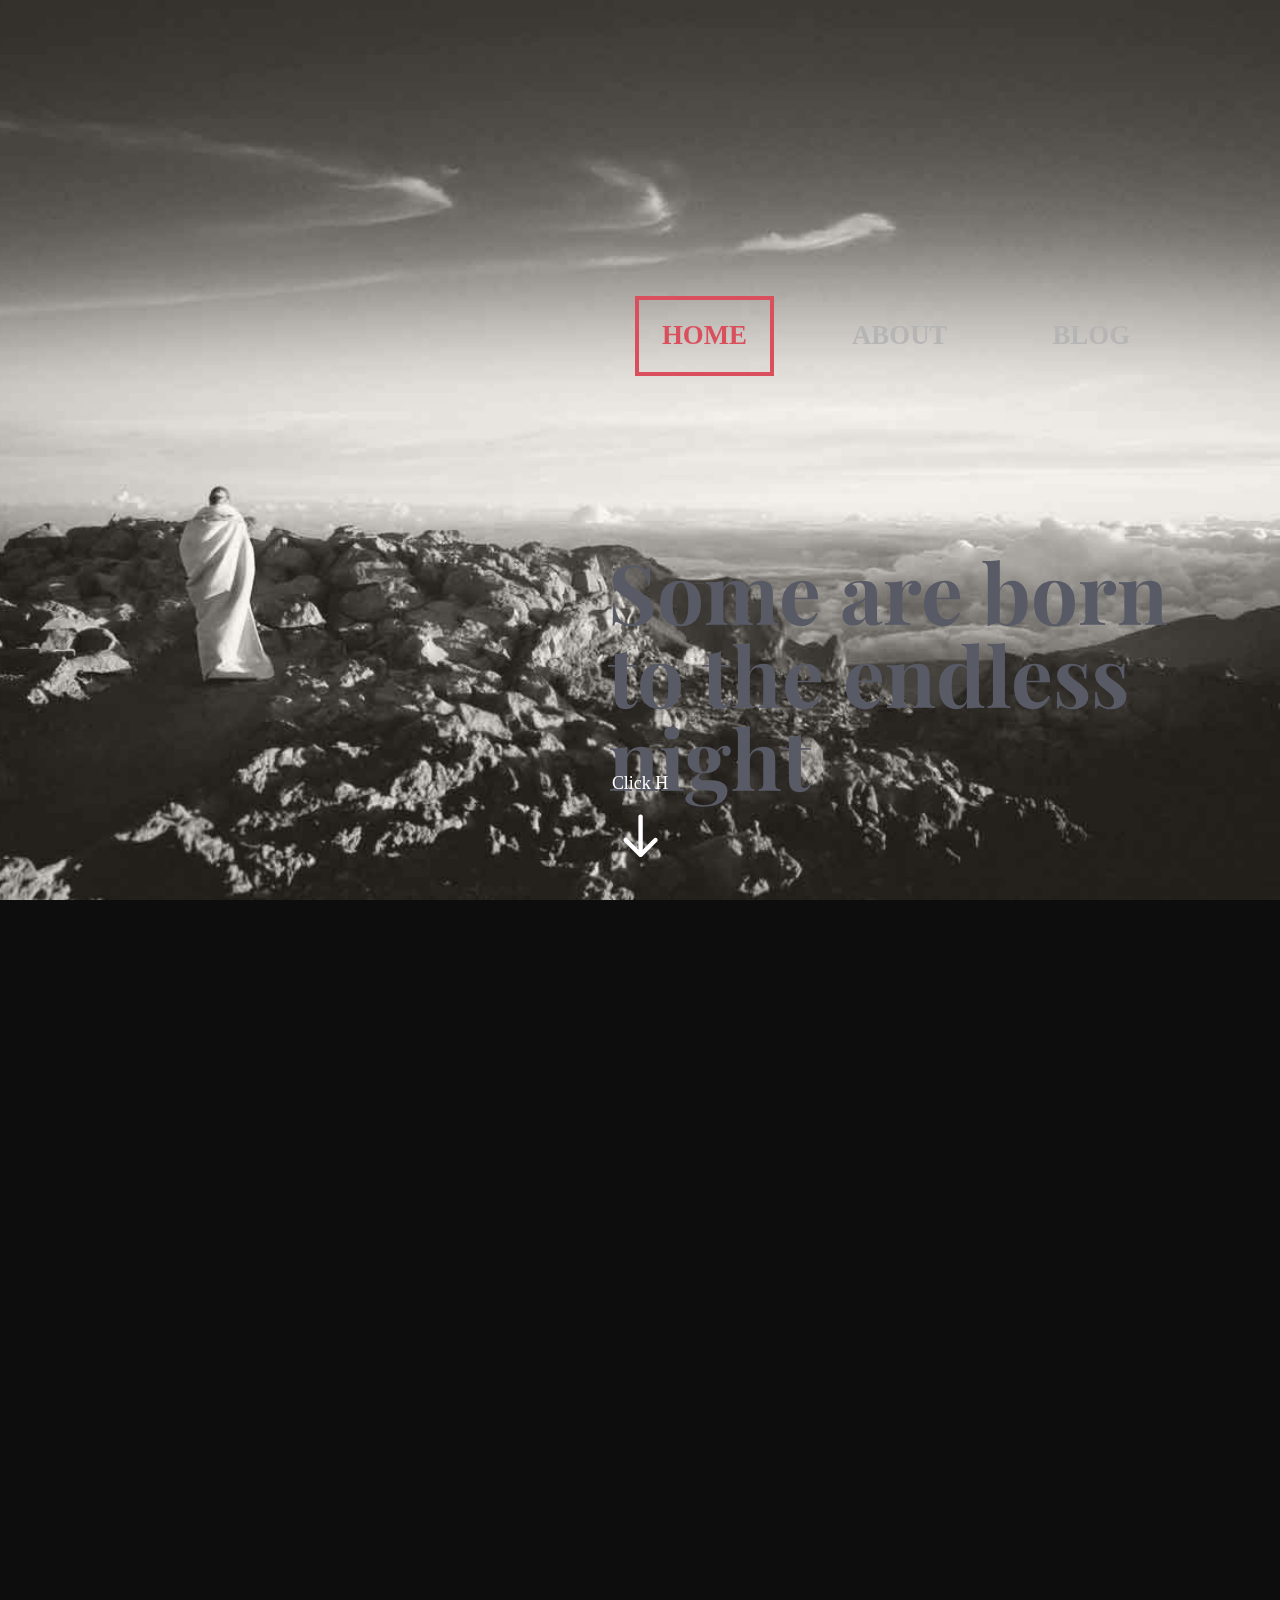
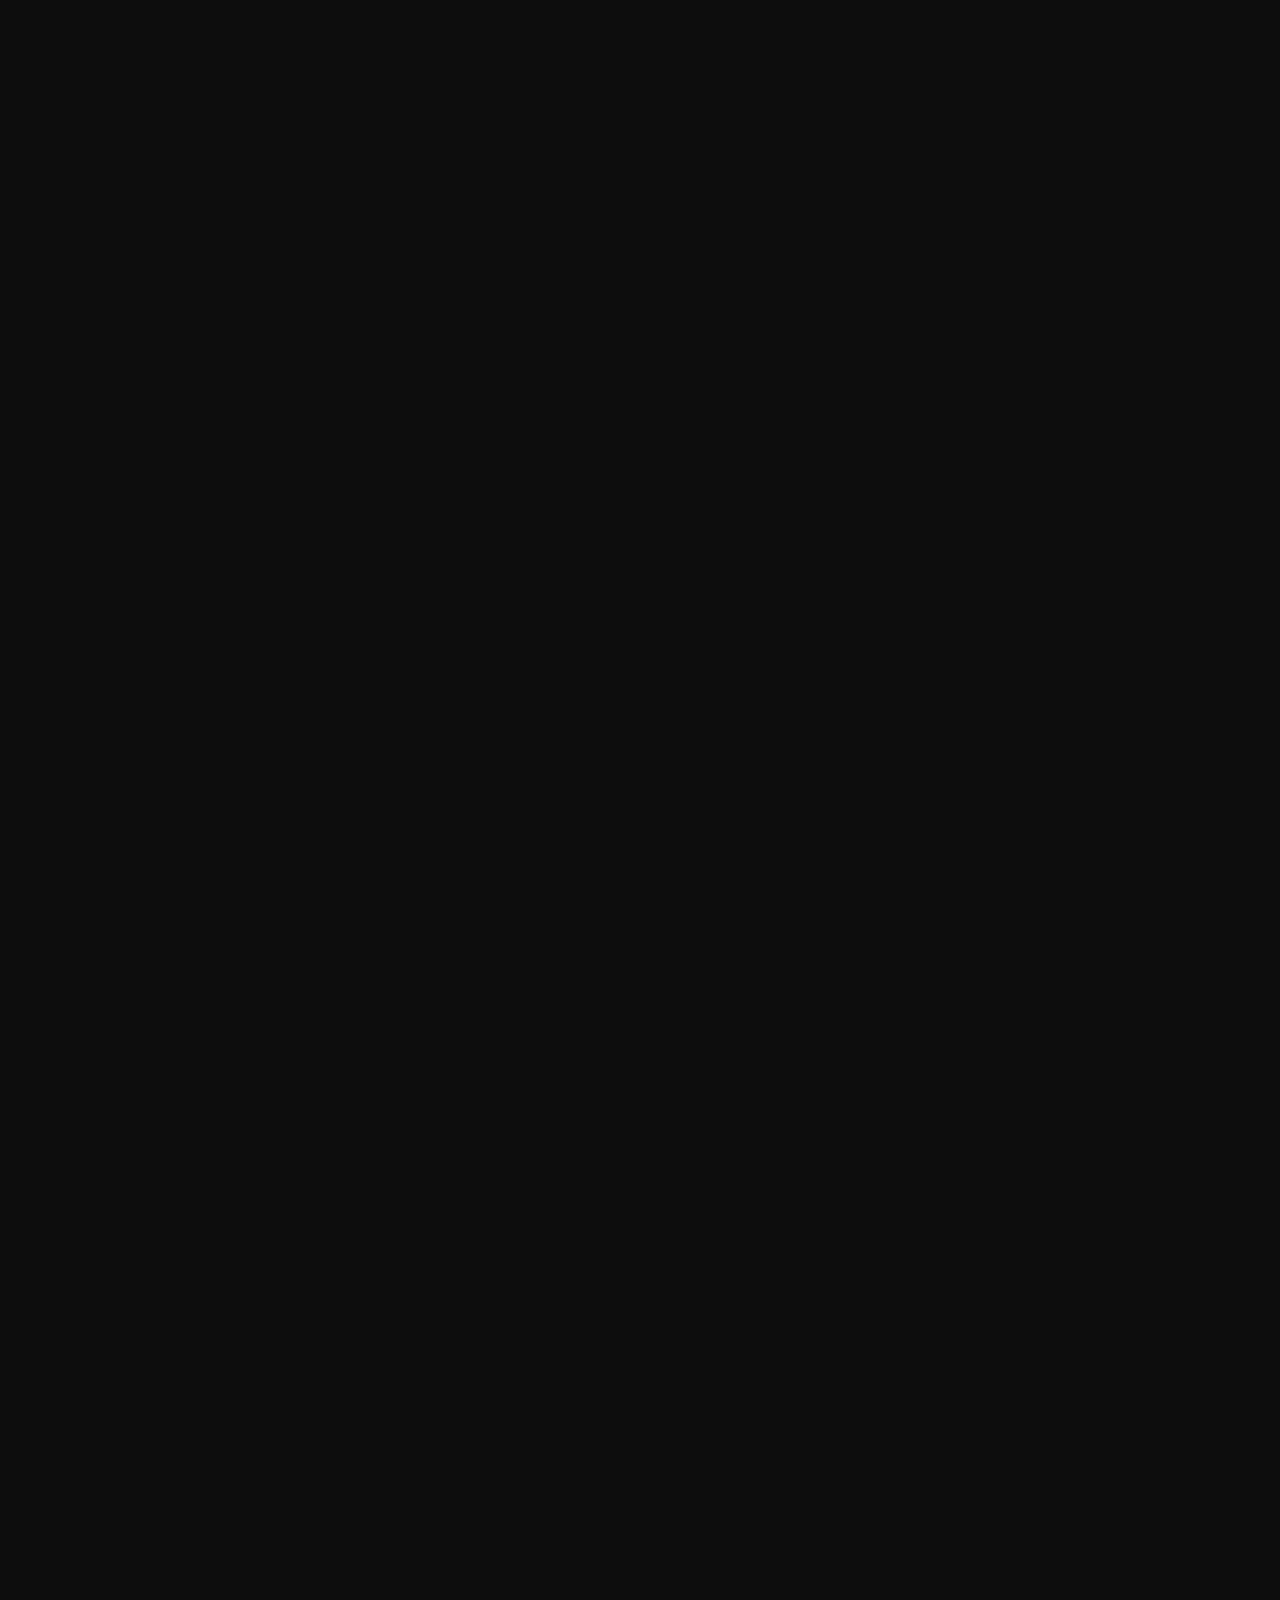
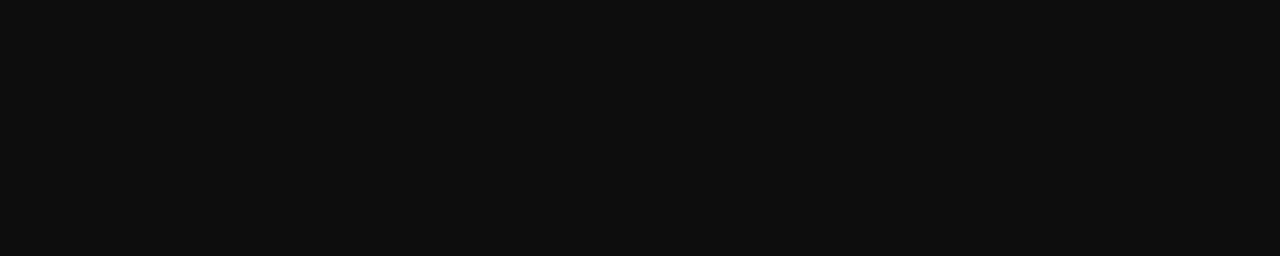
==== commit 6487cff5: "remove text" ====
--- a/finish/f1/start/ArticleIntroEffects/index5.html
+++ b/finish/f1/start/ArticleIntroEffects/index5.html
@@ -16,7 +16,7 @@
     <!-- nav links   -->
     <link rel="stylesheet" type="text/css" href="../LineMenuStyles-master/css/normalize.css" />
     <link rel="stylesheet" type="text/css" href="../LineMenuStyles-master/css/demo.css" />
-    <link rel="stylesheet" type="text/css" href="../LineMenuStyles-master/css/component.component.css" />
+    <link rel="stylesheet" type="text/css" href="../LineMenuStyles-master/css/component.css" />
 
     <!--[if IE]>
   		<script src="http://html5shiv.googlecode.com/svn/trunk/html5.js"></script>
@@ -38,11 +38,11 @@
                     <nav class="menu menu--antonio menu-centered">
                         <ul class="menu__list">
                             <li class="menu__item menu__item--current"><a href="#" class="menu__link">HOME</a></li>
-                            <li class="menu__item"><a href="#porto" class="menu__link">PORTFOLIO</a></li>
+                            <!--                            <li class="menu__item"><a href="#porto" class="menu__link">PORTFOLIO</a></li>-->
                             <li class="menu__item"><a href="#about" class="menu__link">ABOUT</a></li>
-                            <li class="menu__item"><a href="#members" class="menu__link">MEMBERS</a></li>
+                            <!--                            <li class="menu__item"><a href="#members" class="menu__link">MEMBERS</a></li>-->
                             <li class="menu__item"><a href="blog" class="menu__link">BLOG</a></li>
-                            <li class="menu__item"><a href="contact" class="menu__link">CONTACT</a></li>
+                            <!--                            <li class="menu__item"><a href="contact" class="menu__link">CONTACT</a></li>-->
                         </ul>
                     </nav>
                 </div>
@@ -55,54 +55,16 @@
                 <p>In its most comprehensive sense, the oxygen of the air is a food; as although it is admitted by the lungs, it passes into the blood, and there re-acts upon the other food which has passed through the stomach. It is usual, however, to restrict the term food to such nutriment as enters the body by the intestinal canal. Water is often spoken of as being distinct from food, but for this there is no sufficient reason.</p>
                 <p>Many popular writers have divided foods into flesh-formers, heat-givers, and bone-formers. Although attractive from its simplicity, this classification will not bear criticism. Flesh-formers are also heat-givers. Only a portion of the mineral matter goes to form bone.</p>
                 <p>These last are not strictly foods, if we keep to the definition already given; but they are consumed with the true foods or nutrients, comprised in the other two classes, and cannot well be excluded from consideration.</p>
-                <p>Water forms an essential part of all the tissues of the body. It is the solvent and carrier of other substances.</p>
-                <p>Mineral Matter or Salts, is left as an ash when food is thoroughly burnt. The most important salts are calcium phosphate, carbonate and fluoride, sodium chloride, potassium phosphate and chloride, and compounds of magnesium, iron and silicon.</p>
-                <h3>Flesh-formers, heat-givers, and bone-formers</h3>
-                <p>Mineral matter is quite as necessary for plant as for animal life, and is therefore present in all food, except in the case of some highly-prepared ones, such as sugar, starch and oil. Children require a good proportion of calcium phosphate for the growth of their bones, whilst adults require less. The outer part of the grain of cereals is the richest in mineral constituents, white flour and rice are deficient. Wheatmeal and oatmeal are especially recommended for the quantity of phosphates and other salts contained in them. Mineral matter is necessary not only for the bones but for every tissue of the body.</p>
-                <p>When haricots are cooked, the liquid is often thrown away, and the beans served nearly dry, or with parsley or other sauce. Not only is the food less tasty but important saline constituents are lost. The author has made the following experiments:—German whole lentils, Egyptian split red lentils and medium haricot beans were soaked all night (16 hours) in just sufficient cold water to keep them covered. The water was poured off and evaporated, the residue heated in the steam-oven to perfect dryness and weighed. After pouring off the water, the haricots were boiled in more water until thoroughly cooked, the liquid being kept as low as possible. The liquid was poured off as clear as possible, from the haricots, evaporated and dried. The ash was taken in each case, and the alkalinity of the water-soluble ash was calculated as potash (K2O). The quantity of water which could be poured off was with the German lentils, half as much more than the original weight of the pulse; not quite as much could be poured off the others.</p>
-                <h3>Soaking in cold water</h3>
-                <p>The loss on soaking in cold water, unless the water is preserved, is seen to be considerable. The split lentils, having had the protecting skin removed, lose most. In every case the ash contained a good deal of phosphate and lime. Potatoes are rich in important potash salts; by boiling a large quantity is lost, by steaming less and by baking in the skins, scarcely any. The flavour is also much better after baking.</p>
-                <p>The usual addition of common salt (sodium-chloride) to boiled potatoes is no proper substitute for the loss of their natural saline constituents. Natural and properly cooked foods are so rich in sodium chloride and other salts that the addition of common salt is unnecessary. An excess of the latter excites thirst and spoils the natural flavour of the food. It is the custom, especially in restaurants, to add a large quantity of salt to pulse, savoury food, potatoes and soups. Bakers' brown bread is usually very salt, and sometimes white is also. In some persons much salt causes irritation of the skin, and the writer has knowledge of the salt food of vegetarian restaurants causing or increasing dandruff. As a rule, fondness for salt is an acquired taste, and after its discontinuance for a time, food thus flavoured becomes unpalatable.</p>
-                <p>Organic Compounds are formed by living organisms (a few can also be produced by chemical means). They are entirely decomposed by combustion.</p>
-                <h3>Carbon compounds or heat-producers</h3>
-                <p>The Non-Nitrogenous Organic Compounds are commonly called carbon compounds or heat-producers, but these terms are also descriptive of the nitrogenous compounds. These contain carbon, hydrogen and oxygen only, and furnish by their oxidation or combustion in the body the necessary heat, muscular and nervous energy. The final product of their combustion is water and carbon dioxide (carbonic acid gas).</p>
+
+
+
                 <p>The Carbohydrates comprise starch, sugar, gum, mucilage, pectose, glycogen, &amp;c.; cellulose and woody fibre are carbohydrates, but are little capable of digestion. They contain hydrogen and oxygen in the proportion to form water, the carbon alone being available to produce heat by combustion. Starch is the most widely distributed food. It is insoluble in water, but when cooked is readily digested and absorbed by the body. Starch is readily converted into sugar, whether in plants or animals, during digestion. There are many kinds of sugar, such as grape, cane and milk sugars.</p>
-                <p>The Oils and Fats consist of the same elements as the carbohydrates, but the hydrogen is in larger quantity than is necessary to form water, and this surplus is available for the production of energy. During their combustion in the body they produce nearly two-and-a-quarter times (4 : 8.9 = 2.225) as much heat as the carbohydrates; but if eaten in more than small quantities, they are not easily digested, a portion passing away by the intestines. The fat in the body is not solely dependent upon the quantity consumed as food, as an animal may become quite fat on food containing none. A moderate quantity favours digestion and the bodily health. In cold weather more should be taken. In the Arctic regions the Esquimaux consume enormous quantities. Nuts are generally rich in oil. Oatmeal contains more than any of the other cereals (27 analyses gave from 8 to 12.3 per cent.)</p>
-                <h3>From acid and rancidity</h3>
-                <p>The most esteemed and dearest oil is Almond. What is called Peach-kernel oil (Oleum Amygdalæ Persicæ), but which in commerce includes the oil obtained from plum and apricot stones, is almost as tasteless and useful, whilst it is considerably cheaper. It is a very agreeable and useful food. It is often added to, as an adulterant, or substituted for the true Almond oil. The best qualities of Olive oil are much esteemed, though they are not as agreeable to English taste as the oil previously mentioned. The best qualities are termed Virgin, Extra Sublime and Sublime. Any that has been exposed for more than a short time to the light and heat of a shop window should be rejected, as the flavour is affected. It should be kept in a cool place. Not only does it vary much in freedom from acid and rancidity, but is frequently adulterated. Two other cheaper oils deserve mention. The "cold-drawn" Arachis oil (pea-nut or earth-nut oil) has a pleasant flavour, resembling that of kidney beans. The "cold-drawn" Sesamé oil has an agreeable taste, and is considered equal to Olive oil for edible purposes. The best qualities are rather difficult to obtain; those usually sold being much inferior to Peach-kernel and Olive oils. Cotton-seed oil is the cheapest of the edible ones. Salad oil, not sold under any descriptive name, is usually refined Cotton-seed oil, with perhaps a little Olive oil to impart a richer flavour.</p>
+
                 <p>The solid fats sold as butter and lard substitutes, consist of deodorised cocoanut oil, and they are excellent for cooking purposes. It is claimed that biscuits, &amp;c., made from them may be kept for a much longer period, without showing any trace of rancidity, than if butter or lard had been used. They are also to be had agreeably flavoured by admixture with almond, walnut, &amp;c., "cream."</p>
 
                 <p>The better quality oils are quite as wholesome as the best fresh butter, and better than most butter as sold. Bread can be dipped into the oil, or a little solid vegetable fat spread on it. The author prefers to pour a little Peach-kernel oil upon some ground walnut kernels (or other ground nuts in themselves rich in oil), mix with a knife to a suitable consistency and spread upon the bread. Pine-kernels are very oily, and can be used in pastry in the place of butter or lard.</p>
 
-                <p>Whenever oils are mentioned, without a prefix, the fixed or fatty oils are always understood. The volatile or essential oils are a distinct class. Occasionally, the fixed oils are called hydrocarbons, but hydrocarbon oils are quite different and consist of carbon and hydrogen alone. Of these, petroleum is incapable of digestion, whilst others are poisonous.</p>
-
-                <p>Vegetable Acids are composed of the same three elements and undergo combustion into the same compounds as the carbohydrates. They rouse the appetite, stimulate digestion, and finally form carbonates in combination with the alkalies, thus increasing the alkalinity of the blood. The chief vegetable acids are: malic acid, in the apple, pear, cherry, &amp;c.; citric acid, in the lemon, lime, orange, gooseberry, cranberry, strawberry, raspberry, &amp;c.; tartaric acid, in the grape, pineapple, &amp;c.</p>
-
-                <p>Some place these under Class III. or food adjuncts. Oxalic acid (except when in the insoluble state of calcium oxalate), and several other acids are poisonous.</p>
-
-                <h3>The essential part of every living cell</h3>
-                <p>Proteids or Albuminoids are frequently termed flesh-formers. They are composed of nitrogen, carbon, hydrogen, oxygen, and a small quantity of sulphur, and are extremely complex bodies. Their chief function is to form flesh in the body; but without previously forming it, they may be transformed into fat or merely give rise to heat. They form the essential part of every living cell.</p>
-
-                <p>Proteids are excreted from the body as water, carbon dioxide, urea, uric acid, sulphates, &amp;c.</p>
-
-                The principal proteids of animal origin have their corresponding proteids in the vegetable kingdom. Some kinds, whether of animal or vegetable origin, are more easily digested than others. They have the same physiological value from whichever kingdom they are derived.</p>
-
-                <p>The Osseids comprise ossein, gelatin, cartilage, &amp;c., from bone, skin, and connective issue. They approach the proteids in composition, but unlike them they cannot form flesh or fulfil the same purpose in nutrition. Some food chemists wish to call the osseids, albuminoids; what were formerly termed albuminoids to be always spoken of as proteids only.</p>
-
-                <p>Jellies are of little use as food; not only is this because of the low nutritive value of gelatin, but also on account of the small quantity which is mixed with a large proportion of water.</p>
-
-                <p>The Vegetable Kingdom is the prime source of all organic food; water, and to a slight extent salts, form the only food that animals can derive directly from the inorganic kingdom. When man consumes animal food—a sheep for example—he is only consuming a portion of the food which that sheep obtained from grass, clover, turnips, &amp;c. All the proteids of the flesh once existed as proteids in the vegetables; some in exactly the same chemical form.</p>
-
-                <blockquote>A comparatively small quantity of proteid matter, such as is easily obtained from vegetable food, is ample for the general needs of the body.</blockquote>
-                <p>Flesh contains no starch or sugar, but a small quantity of glycogen. The fat in an animal is derived from the carbohydrates, the fats and the proteids of the vegetables consumed. The soil that produced the herbage, grain and roots consumed by cattle, in most cases could have produced food capable of direct utilisation by man. By passing the product of the soil through animals there is an enormous economic loss, as the greater part of that food is dissipated in maintaining the life and growth; little remains as flesh when the animal is delivered into the hands of the butcher. Some imagine that flesh food is more easily converted into flesh and blood in our bodies and is consequently more valuable than similar constituents in vegetables, but such is not the case. Fat, whether from flesh or from vegetables is digested in the same manner. The proteids of flesh, like those of vegetables, are converted into peptone by the digestive juices—taking the form of a perfectly diffusible liquid—otherwise they could not be absorbed and utilised by the body. Thus the products of digestion of both animal and vegetable proteids and fats are the same. Formerly, proteid matter was looked upon as the most valuable part of the food, and a large proportion was thought necessary for hard work. It was thought to be required, not only for the construction of the muscle substance, but to be utilised in proportion to muscular exertion. These views are now known to be wrong. A comparatively small quantity of proteid matter, such as is easily obtained from vegetable food, is ample for the general needs of the body. Increased muscular exertion requires but a slight increase of this food constituent. It is the carbohydrates, or carbohydrates and fats that should be eaten in larger quantity, as these are the main source of muscular energy. The fact that animals, capable of the most prolonged and powerful exertion, thrive on vegetables of comparatively low proteid value, and that millions of the strongest races have subsisted on what most Englishmen would consider a meagre vegetarian diet, should have been sufficient evidence against the earlier view.</p>
-
-                <p>A comparison of flesh and vegetable food, shows in flesh an excessive quantity of proteid matter, a very small quantity of glycogen (the animal equivalent of starch and sugar) and a variable quantity of fat. Vegetable food differs much, but as a rule it contains a much smaller quantity of proteid matter, a large proportion of starch and sugar and a small quantity of fat. Some vegetable foods, particularly nuts, contain much fat.</p>
-
-                <p>Investigation of the digestive processes has shown that the carbohydrates and fats entail little strain on the system; their ultimate products are water and carbon dioxide, which are easily disposed of. The changes which the proteids undergo in the body are very complicated. There is ample provision in the body for their digestion, metabolism, and final rejection, when taken in moderate quantity, as is the case in a dietary of vegetables. The proteids in the human body, after fulfilling their purpose, are in part expelled in the same way as the carbohydrates; but the principal part, including all the nitrogen, is expelled by the kidneys in the form of urea (a very soluble substance), and a small quantity of uric acid in the form of quadurates.</p>
-
-                <p>There is reciprocity between the teeth and digestive organs of animals and their natural food. The grasses, leaves, &amp;c., which are consumed by the herbivora, contain a large proportion of cellulose and woody tissue. Consequently, the food is bulky; it is but slowly disintegrated and the nutritious matter liberated and digested. The cellulose appears but slightly acted upon by the digestive juices. The herbivora possess capacious stomachs and the intestines are very long. The carnivora have simpler digestive organs and short intestines. Even they consume substances which leave much indigestible residue, such as skin, ligaments and bones, but civilised man, when living on a flesh dietary removes as much of such things as possible. The monkeys, apes, and man (comprised in the order Primates have a digestive canal intermediate in complexity and in length to the herbivora and carnivora. A certain quantity of indigestible matter is necessary for exciting peristaltic action of the bowels. The carnivora with their short intestinal canal need the least, the frugivora more, and the herbivora a much larger quantity. The consumption by man of what is commonly called concentrated food is the cause of the constipation to which flesh-eating nations are subject. Most of the pills and other nostrums which are used in enormous quantities contain aloes or other drugs which stimulate the action of the intestines.</p>
-
-                <p>Highly manufactured foods, from which as much as possible of the non-nutritious matter has been removed is often advocated, generally by those interested in its sale. Such food would be advantageous only if it were possible to remove or modify a great part of our digestive canal (we are omitting from consideration certain diseased conditions, when such foods may be useful). The eminent physiologist and bacteriologist, Elie Metchnikoff, has given it as his opinion that much of man's digestive organs is not only useless but often productive of derangement and disease. In several cases where it has been necessary, in consequence of serious disease, to remove the entire stomach or a large part of the intestines, the digestive functions have been perfectly performed. It is not that our organs are at fault, but our habits of life differ from that of our progenitors. In past times, when a simple dietary in which flesh food formed little or no part, and to-day, in those countries where one wholly or nearly all derived from vegetable sources and simply prepared is the rule, diseases of the digestive organs are rare. The Englishman going to a tropical country and partaking largely of flesh and alcohol, suffers from disease of the liver and other organs, to which the natives and the few of his own countrymen, living in accordance with natural laws are strangers.</p>
+
                 <p><strong>Excerpt from: <a href="http://www.gutenberg.org/ebooks/15237">The Chemistry of Food and Nutrition</a> by A. W. Duncan</strong></p>
             </div>
         </article>
--- a/finish/f1/start/LineMenuStyles-master/css/demo.css
+++ b/finish/f1/start/LineMenuStyles-master/css/demo.css
@@ -337,7 +337,7 @@
 
 /*portfolio effect*/
 
-.gridz {
+/*.gridz {*/
     padding:  20px  20px;
     max-width: 1300px;
     margin: 0 auto;
--- a/finish/f1/start/LineMenuStyles-master/css/component.css
+++ b/finish/f1/start/LineMenuStyles-master/css/component.css
@@ -0,0 +1,2616 @@
+/* Common styles for all menus */
+.menu {
+	line-height: 1;
+	margin: 0 auto 3em;
+}
+
+.menu__list {
+	position: relative;
+	display: -webkit-flex;
+	display: flex;
+	-webkit-flex-wrap: wrap;
+	flex-wrap: wrap;
+	margin: 0;
+	padding: 0;
+	list-style: none;
+}
+
+.menu__item {
+	display: block;
+	margin: 1em 0;
+}
+
+.menu__link {
+	font-size: 1.05em;
+	font-weight: bold;
+	display: block;
+	padding: 1em;
+	cursor: pointer;
+	-webkit-user-select: none;
+	-moz-user-select: none;
+	-ms-user-select: none;
+	user-select: none;
+	-webkit-touch-callout: none;
+	-khtml-user-select: none;
+	-webkit-tap-highlight-color: rgba(0, 0, 0, 0);
+}
+
+.menu__link:hover,
+.menu__link:focus {
+	outline: none;
+}
+
+/* Individual styles */
+
+/* Alonso */
+.menu--alonso .menu__item {
+	margin: 0;
+}
+
+.menu--alonso .menu__link {
+	width: 120px;
+	height: 3em;
+	text-align: center;
+	color: #b5b5b5;
+	-webkit-transition: color 0.3s;
+	transition: color 0.3s;
+}
+
+.menu--alonso .menu__link:hover,
+.menu--alonso .menu__link:focus {
+	color: #929292;
+}
+
+.menu--alonso .menu__item--current .menu__link {
+	color: #d94f5c;
+	-webkit-transition: color 0.5s;
+	transition: color 0.5s;
+}
+
+.menu--alonso .menu__line {
+	position: absolute;
+	top: 100%;
+	left: 0;
+	width: 120px;
+	height: 2px;
+	pointer-events: none;
+	border: 1px solid #fff;
+	border-width: 0 45px;
+	background: #d94f5c;
+	-webkit-transition: -webkit-transform 0.5s;
+	transition: transform 0.5s;
+	-webkit-transition-timing-function: cubic-bezier(1, 0.01, 0, 1);
+	-webkit-transition-timing-function: cubic-bezier(1, 0.01, 0, 1.22);
+	transition-timing-function: cubic-bezier(1, 0.01, 0, 1.22);
+}
+
+.menu--alonso .menu__item:nth-child(1).menu__item--current ~ .menu__line {
+	-webkit-transform: translate3d(0, 0, 0);
+	transform: translate3d(0, 0, 0);
+}
+
+.menu--alonso .menu__item:nth-child(2).menu__item--current ~ .menu__line {
+	-webkit-transform: translate3d(100%, 0, 0);
+	transform: translate3d(100%, 0, 0);
+}
+
+.menu--alonso .menu__item:nth-child(3).menu__item--current ~ .menu__line {
+	-webkit-transform: translate3d(200%, 0, 0);
+	transform: translate3d(200%, 0, 0);
+}
+
+.menu--alonso .menu__item:nth-child(4).menu__item--current ~ .menu__line {
+	-webkit-transform: translate3d(300%, 0, 0);
+	transform: translate3d(300%, 0, 0);
+}
+
+.menu--alonso .menu__item:nth-child(5).menu__item--current ~ .menu__line {
+	-webkit-transform: translate3d(400%, 0, 0);
+	transform: translate3d(400%, 0, 0);
+}
+
+@media screen and (max-width:55em) {
+	.menu--alonso .menu__line {
+		top: 3em;
+	}
+
+	.menu--alonso .menu__item:nth-child(1).menu__item--current ~ .menu__line {
+		-webkit-transform: translate3d(0, 0, 0);
+		transform: translate3d(0, 0, 0);
+	}
+
+	.menu--alonso .menu__item:nth-child(2).menu__item--current ~ .menu__line {
+		-webkit-transform: translate3d(0, 3em, 0);
+		transform: translate3d(0, 3em, 0);
+	}
+
+	.menu--alonso .menu__item:nth-child(3).menu__item--current ~ .menu__line {
+		-webkit-transform: translate3d(0, 6em, 0);
+		transform: translate3d(0, 6em, 0);
+	}
+
+	.menu--alonso .menu__item:nth-child(4).menu__item--current ~ .menu__line {
+		-webkit-transform: translate3d(0, 9em, 0);
+		transform: translate3d(0, 9em, 0);
+	}
+
+	.menu--alonso .menu__item:nth-child(5).menu__item--current ~ .menu__line {
+		-webkit-transform: translate3d(0, 12em, 0);
+		transform: translate3d(0, 12em, 0);
+	}
+}
+
+/* Sebastian */
+.menu--sebastian .menu__link {
+	position: relative;
+	display: block;
+	margin: 0 1em;
+	text-align: center;
+	color: #929292;
+	-webkit-transition: color 0.4s;
+	transition: color 0.4s;
+}
+
+.menu--sebastian .menu__link:hover,
+.menu--sebastian .menu__link:focus {
+	color: #fff;
+}
+
+.menu--sebastian .menu__item--current .menu__link {
+	color: #d94f5c;
+}
+
+.menu--sebastian .menu__link::before,
+.menu--sebastian .menu__link::after {
+	content: '';
+	position: absolute;
+	left: 0;
+	width: 100%;
+	height: 2px;
+	background: #d94f5c;
+	-webkit-transform: scale3d(0, 1, 1);
+	transform: scale3d(0, 1, 1);
+	-webkit-transition: -webkit-transform 0.2s;
+	transition: transform 0.2s;
+}
+
+.menu--sebastian .menu__link::before {
+	top: 0;
+	-webkit-transform-origin: 0 50%;
+	transform-origin: 0 50%;
+}
+
+.menu--sebastian .menu__link::after {
+	bottom: 0;
+	-webkit-transform-origin: 100% 50%;
+	transform-origin: 100% 50%;
+}
+
+.menu--sebastian .menu__item--current .menu__link::before,
+.menu--sebastian .menu__item--current .menu__link::after {
+	-webkit-transform: scale3d(1, 1, 1);
+	transform: scale3d(1, 1, 1);
+	-webkit-transition-timing-function: cubic-bezier(0.22, 0.61, 0.36, 1);
+	transition-timing-function: cubic-bezier(0.22, 0.61, 0.36, 1);
+	-webkit-transition-duration: 0.4s;
+	transition-duration: 0.4s;
+}
+
+/* Prospero */
+.menu--prospero .menu__link {
+	position: relative;
+	display: block;
+	margin: 0 1.5em;
+	padding: 0.75em 0;
+	text-align: center;
+	color: #b5b5b5;
+	-webkit-transition: color 0.3s;
+	transition: color 0.3s;
+}
+
+.menu--prospero .menu__link:hover,
+.menu--prospero .menu__link:focus {
+	color: #929292;
+}
+
+.menu--prospero .menu__item--current .menu__link {
+	color: #d94f5c;
+}
+
+.menu--prospero .menu__link::before {
+	content: '';
+	position: absolute;
+	bottom: 0;
+	left: 0;
+	width: 100%;
+	height: 4px;
+	background: #d94f5c;
+	-webkit-transform: scale3d(0, 1, 1);
+	transform: scale3d(0, 1, 1);
+	-webkit-transition: -webkit-transform 0.1s;
+	transition: transform 0.1s;
+}
+
+.menu--prospero .menu__item--current .menu__link::before {
+	-webkit-transform: scale3d(1, 1, 1);
+	transform: scale3d(1, 1, 1);
+	-webkit-transition-timing-function: cubic-bezier(0.4, 0, 0.2, 1);
+	transition-timing-function: cubic-bezier(0.4, 0, 0.2, 1);
+	-webkit-transition-duration: 0.3s;
+	transition-duration: 0.3s;
+}
+
+/* Viola */
+.menu--viola .menu__item {
+	position: relative;
+	margin: 0 1em;
+}
+
+.menu--viola .menu__link {
+	position: relative;
+	display: block;
+	text-align: center;
+	color: #929292;
+	-webkit-transition: color 0.4s;
+	transition: color 0.4s;
+}
+
+.menu--viola .menu__link:hover,
+.menu--viola .menu__link:focus {
+	color: #fff;
+}
+
+.menu--viola .menu__item--current .menu__link {
+	color: #d94f5c;
+}
+
+.menu--viola .menu__item::before,
+.menu--viola .menu__item::after,
+.menu--viola .menu__link::before,
+.menu--viola .menu__link::after {
+	content: '';
+	position: absolute;
+	background: #d94f5c;
+	-webkit-transition: -webkit-transform 0.2s;
+	transition: transform 0.2s;
+}
+
+.menu--viola .menu__item::before,
+.menu--viola .menu__item::after {
+	top: 0;
+	width: 2px;
+	height: 100%;
+	-webkit-transform: scale3d(1, 0, 1);
+	transform: scale3d(1, 0, 1);
+}
+
+.menu--viola .menu__item::before {
+	left: 0;
+	-webkit-transform-origin: 50% 100%;
+	transform-origin: 50% 100%;
+}
+
+.menu--viola .menu__item::after {
+	right: 0;
+	-webkit-transform-origin: 50% 0%;
+	transform-origin: 50% 0%;
+}
+
+.menu--viola .menu__link::before,
+.menu--viola .menu__link::after {
+	left: 0;
+	width: 100%;
+	height: 2px;
+	-webkit-transform: scale3d(0, 1, 1);
+	transform: scale3d(0, 1, 1);
+}
+
+.menu--viola .menu__link::before {
+	top: 0;
+	-webkit-transform-origin: 0 50%;
+	transform-origin: 0 50%;
+}
+
+.menu--viola .menu__link::after {
+	bottom: 0;
+	-webkit-transform-origin: 100% 50%;
+	transform-origin: 100% 50%;
+}
+
+.menu--viola .menu__item--current::before,
+.menu--viola .menu__item--current::after,
+.menu--viola .menu__item--current .menu__link::before,
+.menu--viola .menu__item--current .menu__link::after {
+	-webkit-transform: scale3d(1, 1, 1);
+	transform: scale3d(1, 1, 1);
+	-webkit-transition-timing-function: cubic-bezier(0.4, 0, 0.2, 1);
+	transition-timing-function: cubic-bezier(0.4, 0, 0.2, 1);
+	-webkit-transition-duration: 0.4s;
+	transition-duration: 0.4s;
+}
+
+/* Antonio */
+.menu--antonio .menu__item {
+	position: relative;
+	margin: 1em;
+}
+
+.menu--antonio .menu__link {
+	position: relative;
+	display: block;
+	min-width: 110px;
+	text-align: center;
+	color: #b5b5b5;
+	-webkit-transition: color 0.2s;
+	transition: color 0.2s;
+}
+
+.menu--antonio .menu__link:hover,
+.menu--antonio .menu__link:focus {
+	color: #929292;
+}
+
+.menu--antonio .menu__item--current .menu__link {
+	color: #d94f5c;
+	-webkit-transition-duration: 0.4s;
+	transition-duration: 0.4s;
+}
+
+.menu--antonio .menu__item::before,
+.menu--antonio .menu__item::after,
+.menu--antonio .menu__link::before,
+.menu--antonio .menu__link::after {
+	content: '';
+	position: absolute;
+	background: #d94f5c;
+	-webkit-transition: -webkit-transform 0.2s;
+	transition: transform 0.2s;
+}
+
+.menu--antonio .menu__item::before,
+.menu--antonio .menu__item::after {
+	top: 0;
+	width: 4px;
+	height: 100%;
+	-webkit-transform: scale3d(1, 0, 1);
+	transform: scale3d(1, 0, 1);
+}
+
+.menu--antonio .menu__item::before {
+	left: 0;
+	-webkit-transform-origin: 50% 100%;
+	transform-origin: 50% 100%;
+}
+
+.menu--antonio .menu__item::after {
+	right: 0;
+	-webkit-transform-origin: 50% 0%;
+	transform-origin: 50% 0%;
+}
+
+.menu--antonio .menu__link::before,
+.menu--antonio .menu__link::after {
+	left: 0;
+	width: 100%;
+	height: 4px;
+	-webkit-transform: scale3d(0, 1, 1);
+	transform: scale3d(0, 1, 1);
+}
+
+.menu--antonio .menu__link::before {
+	top: 0;
+	-webkit-transform-origin: 0 50%;
+	transform-origin: 0 50%;
+}
+
+.menu--antonio .menu__link::after {
+	bottom: 0;
+	-webkit-transform-origin: 100% 50%;
+	transform-origin: 100% 50%;
+}
+
+.menu--antonio .menu__item--current::before,
+.menu--antonio .menu__item--current::after,
+.menu--antonio .menu__item--current .menu__link::before,
+.menu--antonio .menu__item--current .menu__link::after {
+	-webkit-transform: scale3d(1, 1, 1);
+	transform: scale3d(1, 1, 1);
+	-webkit-transition-timing-function: cubic-bezier(0.4, 0, 0.2, 1);
+	transition-timing-function: cubic-bezier(0.4, 0, 0.2, 1);
+	-webkit-transition-duration: 0.4s;
+	transition-duration: 0.4s;
+}
+
+.menu--antonio .menu__item--current::after {
+	-webkit-transition-delay: 0s;
+	transition-delay: 0s;
+}
+
+.menu--antonio .menu__item--current .menu__link::before {
+	-webkit-transition-delay: 0.2s;
+	transition-delay: 0.2s;
+}
+
+.menu--antonio .menu__item--current .menu__link::after {
+	-webkit-transition-delay: 0.2s;
+	transition-delay: 0.2s;
+}
+
+/* Miranda */
+.menu--miranda .menu__item {
+	position: relative;
+	margin: 1em;
+}
+
+.menu--miranda .menu__link {
+	position: relative;
+	display: block;
+	min-width: 120px;
+	text-align: center;
+	color: #b5b5b5;
+	-webkit-transition: color 0.3s;
+	transition: color 0.3s;
+}
+
+.menu--miranda .menu__link:hover,
+.menu--miranda .menu__link:focus {
+	color: #929292;
+}
+
+.menu--miranda .menu__item--current .menu__link {
+	color: #d94f5c;
+}
+
+.menu--miranda .menu__item::before,
+.menu--miranda .menu__item::after,
+.menu--miranda .menu__link::before,
+.menu--miranda .menu__link::after {
+	content: '';
+	position: absolute;
+	background: #d94f5c;
+	-webkit-transition: -webkit-transform 0.1s;
+	transition: transform 0.1s;
+	-webkit-transition-timing-function: cubic-bezier(1, 0.68, 0.16, 0.9);
+	transition-timing-function: cubic-bezier(1, 0.68, 0.16, 0.9);
+}
+
+/* left and right line */
+.menu--miranda .menu__item::before,
+.menu--miranda .menu__item::after {
+	top: 0;
+	width: 2px;
+	height: 100%;
+	-webkit-transform: scale3d(1, 0, 1);
+	transform: scale3d(1, 0, 1);
+}
+
+/* left line */
+.menu--miranda .menu__item::before {
+	left: 0;
+	-webkit-transform-origin: 50% 100%;
+	transform-origin: 50% 100%;
+}
+
+/* right line */
+.menu--miranda .menu__item::after {
+	right: 0;
+	-webkit-transform-origin: 50% 0%;
+	transform-origin: 50% 0%;
+}
+
+/* top and bottom line */
+.menu--miranda .menu__link::before,
+.menu--miranda .menu__link::after {
+	left: 0;
+	width: 100%;
+	height: 2px;
+	-webkit-transform: scale3d(0, 1, 1);
+	transform: scale3d(0, 1, 1);
+}
+
+/* top line */
+.menu--miranda .menu__link::before {
+	top: 0;
+	-webkit-transform-origin: 0 50%;
+	transform-origin: 0 50%;
+}
+
+/* bottom line */
+.menu--miranda .menu__link::after {
+	bottom: 0;
+	-webkit-transform-origin: 100% 50%;
+	transform-origin: 100% 50%;
+}
+
+/* Delays (first reverse, then current) */
+
+/* These rules can be simplified, but let's keep it for better readability */
+
+/* bottom line */
+.menu--miranda .menu__item .menu__link::after {
+	-webkit-transition-delay: 0.3s;
+	transition-delay: 0.3s;
+}
+
+.menu--miranda .menu__item--current .menu__link::after {
+	-webkit-transition-delay: 0s;
+	transition-delay: 0s;
+}
+
+/* left line */
+.menu--miranda .menu__item::before {
+	-webkit-transition-delay: 0.2s;
+	transition-delay: 0.2s;
+}
+
+.menu--miranda .menu__item--current::before {
+	-webkit-transition-delay: 0.1s;
+	transition-delay: 0.1s;
+}
+
+/* top line */
+.menu--miranda .menu__item .menu__link::before {
+	-webkit-transition-delay: 0.1s;
+	transition-delay: 0.1s;
+}
+
+.menu--miranda .menu__item--current .menu__link::before {
+	-webkit-transition-delay: 0.2s;
+	transition-delay: 0.2s;
+}
+
+/* right line */
+.menu--miranda .menu__item--current::after {
+	-webkit-transition-delay: 0.3s;
+	transition-delay: 0.3s;
+}
+
+.menu--miranda .menu__item--current::before,
+.menu--miranda .menu__item--current::after,
+.menu--miranda .menu__item--current .menu__link::before,
+.menu--miranda .menu__item--current .menu__link::after {
+	-webkit-transform: scale3d(1, 1, 1);
+	transform: scale3d(1, 1, 1);
+}
+
+/* Ariel */
+.menu--ariel .menu__item {
+	position: relative;
+	margin: 0.5em 1em;
+}
+
+.menu--ariel .menu__link {
+	line-height: 1.15;
+	position: relative;
+	display: block;
+	min-width: 110px;
+	text-align: center;
+	color: #b5b5b5;
+	-webkit-transition: color 0.3s;
+	transition: color 0.3s;
+}
+
+.menu--ariel .menu__link:hover,
+.menu--ariel .menu__link:focus {
+	color: #929292;
+}
+
+.menu--ariel .menu__item--current .menu__link {
+	color: #d94f5c;
+}
+
+.menu--ariel .menu__item::before,
+.menu--ariel .menu__item::after,
+.menu--ariel .menu__link::before,
+.menu--ariel .menu__link::after {
+	content: '';
+	position: absolute;
+	background: #d94f5c;
+	-webkit-transition: -webkit-transform 0.3s;
+	transition: transform 0.3s;
+	-webkit-transition-timing-function: cubic-bezier(0.44, 0.05, 0.55, 0.95);
+	transition-timing-function: cubic-bezier(0.44, 0.05, 0.55, 0.95);
+}
+
+.menu--ariel .menu__item::before,
+.menu--ariel .menu__item::after {
+	top: 0;
+	width: 4px;
+	height: 100%;
+	-webkit-transform: scale3d(0.1, 0, 1);
+	transform: scale3d(0.1, 0, 1);
+}
+
+/* left line */
+.menu--ariel .menu__item::before {
+	left: 0;
+}
+
+/* right line */
+.menu--ariel .menu__item::after {
+	right: 0;
+}
+
+.menu--ariel .menu__link::before,
+.menu--ariel .menu__link::after {
+	left: 0;
+	width: 100%;
+	height: 4px;
+	-webkit-transform: scale3d(0, 0.1, 1);
+	transform: scale3d(0, 0.1, 1);
+}
+
+/* top line */
+.menu--ariel .menu__link::before {
+	top: 0;
+}
+
+/* bottom line */
+.menu--ariel .menu__link::after {
+	bottom: 0;
+}
+
+.menu--ariel .menu__item--current::before,
+.menu--ariel .menu__item--current::after,
+.menu--ariel .menu__item--current .menu__link::before,
+.menu--ariel .menu__item--current .menu__link::after {
+	-webkit-transform: scale3d(1, 1, 1);
+	transform: scale3d(1, 1, 1);
+}
+
+/* Caliban */
+.menu--caliban .menu__item {
+	margin: 0.5em 0;
+}
+
+.menu--caliban .menu__link {
+	position: relative;
+	display: block;
+	width: 140px;
+	margin: 0 1em;
+	color: #b5b5b5;
+	-webkit-transition: color 0.2s;
+	transition: color 0.2s;
+}
+
+.menu--caliban .menu__link:hover,
+.menu--caliban .menu__link:focus {
+	color: #929292;
+}
+
+.menu--caliban .menu__item--current .menu__link {
+	color: #d94f5c;
+}
+
+.menu--caliban .menu__link::before,
+.menu--caliban .menu__link::after {
+	content: '';
+	position: absolute;
+	top: 0;
+	left: 0;
+	width: 100%;
+	height: 100%;
+	border: 2px solid #d94f5c;
+	-webkit-transition: -webkit-transform 0.2s;
+	transition: transform 0.2s;
+}
+
+.menu--caliban .menu__link::before {
+	border-width: 0 2px;
+	-webkit-transform: scale3d(1, 0, 1);
+	transform: scale3d(1, 0, 1);
+	-webkit-transform-origin: 0% 50%;
+	transform-origin: 0% 50%;
+}
+
+.menu--caliban .menu__link::after {
+	border-width: 2px 0;
+	-webkit-transform: scale3d(0, 1, 1);
+	transform: scale3d(0, 1, 1);
+	-webkit-transform-origin: 0% 0%;
+	transform-origin: 0% 0%;
+	-webkit-transition-delay: 0.2s;
+	transition-delay: 0.2s;
+}
+
+.menu--caliban .menu__item--current .menu__link::before,
+.menu--caliban .menu__item--current .menu__link::after {
+	-webkit-transform: scale3d(1, 1, 1);
+	transform: scale3d(1, 1, 1);
+}
+
+/* Ferdinand */
+.menu--ferdinand .menu__link {
+	position: relative;
+	display: block;
+	margin: 0 1.5em;
+	padding: 0.65em 0;
+	text-align: center;
+	color: #b5b5b5;
+	-webkit-transition: background 0.3s, color 0.3s;
+	transition: background 0.3s, color 0.3s;
+}
+
+.menu--ferdinand .menu__link:hover,
+.menu--ferdinand .menu__link:focus {
+	color: #929292;
+}
+
+.menu--ferdinand .menu__item--current .menu__link {
+	color: #d94f5c;
+}
+
+.menu--ferdinand .menu__link::before {
+	content: '';
+	position: absolute;
+	bottom: 0;
+	left: 0;
+	width: 100%;
+	height: 2px;
+	background: #d94f5c;
+	-webkit-transform: scale3d(0, 5, 1);
+	transform: scale3d(0, 5, 1);
+	-webkit-transform-origin: 0% 50%;
+	transform-origin: 0% 50%;
+	-webkit-transition: -webkit-transform 0.3s;
+	transition: transform 0.3s;
+	-webkit-transition-timing-function: cubic-bezier(1, 0.68, 0.16, 0.9);
+	transition-timing-function: cubic-bezier(1, 0.68, 0.16, 0.9);
+}
+
+.menu--ferdinand .menu__item--current .menu__link::before {
+	-webkit-transform: scale3d(1, 1, 1);
+	transform: scale3d(1, 1, 1);
+}
+
+/* Adrian */
+.menu--adrian .menu__item {
+	margin: 0 1em;
+}
+
+.menu--adrian .menu__link {
+	position: relative;
+	overflow: hidden;
+	width: 130px;
+	padding: 1em 0;
+	color: #b5b5b5;
+}
+
+.menu--adrian .menu__link:hover,
+.menu--adrian .menu__link:focus {
+	color: #929292;
+}
+
+.menu--adrian .menu__item--current .menu__link {
+	color: #d94f5c;
+}
+
+.menu--adrian .menu__link::before {
+	content: '';
+	position: absolute;
+	bottom: 0;
+	left: 0;
+	width: 300%;
+	height: 50px;
+	opacity: 0;
+	background: url(../img/line.svg) no-repeat top left;
+	-webkit-transform: translate3d(130px, 0, 0);
+	transform: translate3d(130px, 0, 0);
+	-webkit-transition: -webkit-transform 0s 0.3s, opacity 0.3s;
+	transition: transform 0s 0.3s, opacity 0.3s;
+}
+
+.menu--adrian .menu__item--current .menu__link::before {
+	opacity: 1;
+	-webkit-transform: translate3d(-260px, 0, 0);
+	transform: translate3d(-260px, 0, 0);
+	-webkit-transition: -webkit-transform 0.5s;
+	transition: transform 0.5s;
+}
+
+.menu--adrian .menu__helper {
+	display: block;
+	pointer-events: none;
+}
+
+.menu--adrian .menu__item--current .menu__helper {
+	-webkit-animation: anim-adrian 0.3s forwards;
+	animation: anim-adrian 0.3s forwards;
+}
+
+@-webkit-keyframes anim-adrian {
+	50% {
+		opacity: 0;
+		-webkit-transform: translate3d(0, -100%, 0);
+		transform: translate3d(0, -100%, 0);
+	}
+
+	51% {
+		opacity: 0;
+		-webkit-transform: translate3d(0, 100%, 0);
+		transform: translate3d(0, 100%, 0);
+	}
+
+	100% {
+		opacity: 1;
+		-webkit-transform: translate3d(0, 0, 0);
+		transform: translate3d(0, 0, 0);
+	}
+}
+
+@keyframes anim-adrian {
+	50% {
+		opacity: 0;
+		-webkit-transform: translate3d(0, -100%, 0);
+		transform: translate3d(0, -100%, 0);
+	}
+
+	51% {
+		opacity: 0;
+		-webkit-transform: translate3d(0, 100%, 0);
+		transform: translate3d(0, 100%, 0);
+	}
+
+	100% {
+		opacity: 1;
+		-webkit-transform: translate3d(0, 0, 0);
+		transform: translate3d(0, 0, 0);
+	}
+}
+
+/* Francisco */
+.menu--francisco .menu__item {
+	margin: 0 1.5em;
+}
+
+.menu--francisco .menu__link {
+	position: relative;
+	overflow: hidden;
+	height: 3em;
+	padding: 1em 0;
+	text-align: center;
+	color: #b5b5b5;
+	-webkit-transition: color 0.3s;
+	transition: color 0.3s;
+}
+
+.menu--francisco .menu__link:hover,
+.menu--francisco .menu__link:focus {
+	color: #929292;
+}
+
+.menu--francisco .menu__item--current .menu__link {
+	color: #d94f5c;
+}
+
+.menu--francisco .menu__link::before {
+	content: '';
+	position: absolute;
+	bottom: 0;
+	left: 0;
+	width: 100%;
+	height: 2px;
+	opacity: 0;
+	background: #d94f5c;
+	-webkit-transform: translate3d(0, -3em, 0);
+	transform: translate3d(0, -3em, 0);
+	-webkit-transition: -webkit-transform 0s 0.3s, opacity 0.2s;
+	transition: transform 0s 0.3s, opacity 0.2s;
+}
+
+.menu--francisco .menu__item--current .menu__link::before {
+	opacity: 1;
+	-webkit-transform: translate3d(0, 0, 0);
+	transform: translate3d(0, 0, 0);
+	-webkit-transition: -webkit-transform 0.3s, opacity 0.1s;
+	transition: transform 0.3s, opacity 0.1s;
+	-webkit-transition-timing-function: cubic-bezier(0.4, 0, 0.2, 1);
+	transition-timing-function: cubic-bezier(0.4, 0, 0.2, 1);
+}
+
+.menu--francisco .menu__helper {
+	display: block;
+	pointer-events: none;
+}
+
+.menu--francisco .menu__item--current .menu__helper {
+	-webkit-animation: anim-francisco 0.3s forwards;
+	animation: anim-francisco 0.3s forwards;
+}
+
+@-webkit-keyframes anim-francisco {
+	50% {
+		opacity: 0;
+		-webkit-transform: translate3d(0, 100%, 0);
+		transform: translate3d(0, 100%, 0);
+	}
+
+	51% {
+		opacity: 0;
+		-webkit-transform: translate3d(0, -100%, 0);
+		transform: translate3d(0, -100%, 0);
+	}
+
+	100% {
+		opacity: 1;
+		-webkit-transform: translate3d(0, 0, 0);
+		transform: translate3d(0, 0, 0);
+	}
+}
+
+@keyframes anim-francisco {
+	50% {
+		opacity: 0;
+		-webkit-transform: translate3d(0, 100%, 0);
+		transform: translate3d(0, 100%, 0);
+	}
+
+	51% {
+		opacity: 0;
+		-webkit-transform: translate3d(0, -100%, 0);
+		transform: translate3d(0, -100%, 0);
+	}
+
+	100% {
+		opacity: 1;
+		-webkit-transform: translate3d(0, 0, 0);
+		transform: translate3d(0, 0, 0);
+	}
+}
+
+/* Trinculo */
+.menu--trinculo .menu__item {
+	margin: 0 1.75em;
+}
+
+.menu--trinculo .menu__link {
+	position: relative;
+	padding: 1em 0.1em;
+	text-align: center;
+	color: #b5b5b5;
+	-webkit-transition: color 0.3s;
+	transition: color 0.3s;
+}
+
+.menu--trinculo .menu__link:hover,
+.menu--trinculo .menu__link:focus {
+	color: #929292;
+}
+
+.menu--trinculo .menu__link::before {
+	content: '';
+	position: absolute;
+	bottom: 0;
+	left: 0;
+	width: 100%;
+	height: 4px;
+	opacity: 0;
+	background: #d94f5c;
+	-webkit-transform: scale3d(0, 1, 1);
+	transform: scale3d(0, 1, 1);
+	-webkit-transform-origin: 100% 50%;
+	transform-origin: 100% 50%;
+	-webkit-transition: -webkit-transform 0s 0.2s, opacity 0.2s;
+	transition: transform 0s 0.2s, opacity 0.2s;
+}
+
+.menu--trinculo .menu__item--current .menu__link::before {
+	opacity: 1;
+	-webkit-transform: scale3d(1, 1, 1);
+	transform: scale3d(1, 1, 1);
+	-webkit-transition: -webkit-transform 0.2s, opacity 0.1s;
+	transition: transform 0.2s, opacity 0.1s;
+	-webkit-transition-delay: 0.35s;
+	transition-delay: 0.35s;
+	-webkit-transition-timing-function: cubic-bezier(0.2, 1, 0.3, 1);
+	transition-timing-function: cubic-bezier(0.2, 1, 0.3, 1);
+}
+
+.menu--trinculo .menu__helper {
+	display: block;
+	pointer-events: none;
+}
+
+.menu--trinculo .menu__item--current .menu__helper {
+	-webkit-animation: anim-trinculo 0.6s forwards;
+	animation: anim-trinculo 0.6s forwards;
+}
+
+@-webkit-keyframes anim-trinculo {
+	50% {
+		opacity: 0;
+		color: #929292;
+		-webkit-transform: translate3d(100%, 0, 0);
+		transform: translate3d(100%, 0, 0);
+	}
+
+	51% {
+		opacity: 0;
+		color: #d94f5c;
+		-webkit-transform: translate3d(-100%, 0, 0);
+		transform: translate3d(-100%, 0, 0);
+	}
+
+	75% {
+		opacity: 1;
+		-webkit-transform: translate3d(5px, 0, 0);
+		transform: translate3d(5px, 0, 0);
+	}
+
+	100% {
+		opacity: 1;
+		color: #d94f5c;
+		-webkit-transform: translate3d(0, 0, 0);
+		transform: translate3d(0, 0, 0);
+	}
+}
+
+@keyframes anim-trinculo {
+	50% {
+		opacity: 0;
+		color: #929292;
+		-webkit-transform: translate3d(100%, 0, 0);
+		transform: translate3d(100%, 0, 0);
+	}
+
+	51% {
+		opacity: 0;
+		color: #d94f5c;
+		-webkit-transform: translate3d(-100%, 0, 0);
+		transform: translate3d(-100%, 0, 0);
+	}
+
+	75% {
+		opacity: 1;
+		-webkit-transform: translate3d(5px, 0, 0);
+		transform: translate3d(5px, 0, 0);
+	}
+
+	100% {
+		opacity: 1;
+		color: #d94f5c;
+		-webkit-transform: translate3d(0, 0, 0);
+		transform: translate3d(0, 0, 0);
+	}
+}
+
+/* Stephano */
+.menu--stephano .menu__item {
+	position: relative;
+	margin: 0 1em;
+}
+
+.menu--stephano .menu__link {
+	position: relative;
+	min-width: 105px;
+	text-align: center;
+	color: #b5b5b5;
+	-webkit-transition: color 0.3s;
+	transition: color 0.3s;
+}
+
+.menu--stephano .menu__link:hover,
+.menu--stephano .menu__link:focus {
+	color: #929292;
+}
+
+.menu--stephano .menu__item--current .menu__link {
+	color: #d94f5c;
+}
+
+.menu--stephano .menu__item::before,
+.menu--stephano .menu__link::before,
+.menu--stephano .menu__link::after {
+	content: '';
+	position: absolute;
+	bottom: 0;
+	width: 10px;
+	height: 2px;
+	opacity: 0;
+	background: #d94f5c;
+}
+
+/* flipped sides */
+.menu--stephano .menu__link::before,
+.menu--stephano .menu__link::after {
+	-webkit-transform: translate3d(0, 10px, 0);
+	transform: translate3d(0, 10px, 0);
+	-webkit-transition: -webkit-transform 0.3s, opacity 0.3s;
+	transition: transform 0.3s, opacity 0.3s;
+}
+
+.menu--stephano .menu__item--current .menu__link::before,
+.menu--stephano .menu__item--current .menu__link::after {
+	opacity: 1;
+}
+
+/* left flip */
+.menu--stephano .menu__link::before {
+	left: 0;
+	-webkit-transform-origin: 0% 0%;
+	transform-origin: 0% 0%;
+}
+
+.menu--stephano .menu__item--current .menu__link::before {
+	-webkit-transform: rotate3d(0, 0, 1, -90deg);
+	transform: rotate3d(0, 0, 1, -90deg);
+}
+
+/* right flip */
+.menu--stephano .menu__link::after {
+	right: 0;
+	-webkit-transform-origin: 100% 0%;
+	transform-origin: 100% 0%;
+}
+
+.menu--stephano .menu__item--current .menu__link::after {
+	-webkit-transform: rotate3d(0, 0, 1, 90deg);
+	transform: rotate3d(0, 0, 1, 90deg);
+}
+
+/* bottom line */
+.menu--stephano .menu__item::before {
+	left: 0;
+	width: 100%;
+	-webkit-transform: translate3d(0, 10px, 0);
+	transform: translate3d(0, 10px, 0);
+	-webkit-transition: -webkit-transform 0.3s, opacity 0.3s;
+	transition: transform 0.3s, opacity 0.3s;
+}
+
+.menu--stephano .menu__item--current::before {
+	opacity: 1;
+	-webkit-transform: translate3d(0, 0, 0);
+	transform: translate3d(0, 0, 0);
+	-webkit-transition: -webkit-transform 0.3s, opacity 0.1s;
+	transition: transform 0.3s, opacity 0.1s;
+}
+
+/* Iris */
+.menu--iris .menu__item {
+	margin: 0 1em;
+}
+
+.menu--iris .menu__link {
+	position: relative;
+	text-align: center;
+	color: #b5b5b5;
+	-webkit-transition: color 0.3s;
+	transition: color 0.3s;
+}
+
+.menu--iris .menu__link:hover,
+.menu--iris .menu__link:focus {
+	color: #929292;
+}
+
+.menu--iris .menu__item--current .menu__link {
+	color: #d94f5c;
+}
+
+.menu--iris .menu__link::before,
+.menu--iris .menu__link::after {
+	content: '';
+	position: absolute;
+	width: 10px;
+	height: 10px;
+	opacity: 0;
+	border: 2px solid #d94f5c;
+	-webkit-transition: -webkit-transform 0.3s, opacity 0.3s;
+	transition: transform 0.3s, opacity 0.3s;
+	-webkit-transition-timing-function: cubic-bezier(0.17, 0.67, 0.05, 1.29);
+	transition-timing-function: cubic-bezier(0.17, 0.67, 0.05, 1.29);
+}
+
+.menu--iris .menu__link::before {
+	top: 0;
+	left: 0;
+	border-width: 2px 0 0 2px;
+	-webkit-transform: translate3d(10px, 10px, 0);
+	transform: translate3d(10px, 10px, 0);
+}
+
+.menu--iris .menu__link::after {
+	right: 0;
+	bottom: 0;
+	border-width: 0 2px 2px 0;
+	-webkit-transform: translate3d(-10px, -10px, 0);
+	transform: translate3d(-10px, -10px, 0);
+}
+
+.menu--iris .menu__item--current .menu__link::before,
+.menu--iris .menu__item--current .menu__link::after {
+	opacity: 1;
+	-webkit-transform: translate3d(0, 0, 0);
+	transform: translate3d(0, 0, 0);
+}
+
+/* Ceres */
+.menu--ceres .menu__item {
+	position: relative;
+}
+
+.menu--ceres .menu__link {
+	position: relative;
+	min-width: 115px;
+	height: 50px;
+	padding: 1em 1.5em;
+	text-align: center;
+	color: #b5b5b5;
+	-webkit-transition: color 0.3s;
+	transition: color 0.3s;
+}
+
+.menu--ceres .menu__link:hover,
+.menu--ceres .menu__link:focus {
+	color: #929292;
+}
+
+.menu--ceres .menu__item--current .menu__link {
+	color: #d94f5c;
+}
+
+.menu--ceres .menu__item::before,
+.menu--ceres .menu__item::after,
+.menu--ceres .menu__link::after {
+	content: '';
+	position: absolute;
+	bottom: 0;
+	background: #d94f5c;
+}
+
+.menu--ceres .menu__item::before,
+.menu--ceres .menu__item::after {
+	width: 2px;
+	height: 100%;
+	opacity: 0;
+	-webkit-transform: scale3d(1, 0, 1);
+	transform: scale3d(1, 0, 1);
+	-webkit-transform-origin: 50% 0%;
+	transform-origin: 50% 0%;
+	-webkit-transition: -webkit-transform 0s 0.1s, opacity 0.1s;
+	transition: transform 0s 0.1s, opacity 0.1s;
+}
+
+.menu--ceres .menu__item::before {
+	left: 0;
+}
+
+.menu--ceres .menu__item::after {
+	right: 0;
+}
+
+.menu--ceres .menu__item--current::before,
+.menu--ceres .menu__item--current::after {
+	opacity: 1;
+	-webkit-transform: scale3d(1, 1, 1);
+	transform: scale3d(1, 1, 1);
+	-webkit-transition: -webkit-transform 0.3s;
+	transition: transform 0.3s;
+	-webkit-transition-delay: 0.3s;
+	transition-delay: 0.3s;
+	-webkit-transition-timing-function: cubic-bezier(0.2, 1, 0.3, 1);
+	transition-timing-function: cubic-bezier(0.2, 1, 0.3, 1);
+}
+
+/* bottom line */
+.menu--ceres .menu__link::after {
+	left: 0;
+	width: 100%;
+	height: 2px;
+	-webkit-transition: -webkit-transform 0.3s;
+	transition: transform 0.3s;
+}
+
+.menu--ceres .menu__item--current .menu__link::after {
+	-webkit-transform: translate3d(0, -48px, 0);
+	transform: translate3d(0, -48px, 0);
+	-webkit-transition-timing-function: cubic-bezier(0.7, 0, 0.3, 1);
+	transition-timing-function: cubic-bezier(0.7, 0, 0.3, 1);
+}
+
+/* Juno */
+.menu--juno .menu__item {
+	position: relative;
+	overflow: hidden;
+	margin: 0.5em;
+}
+
+.menu--juno .menu__link {
+	position: relative;
+	z-index: 10;
+	text-align: center;
+	color: #b5b5b5;
+	-webkit-transition: color 0.3s;
+	transition: color 0.3s;
+}
+
+.menu--juno .menu__link:hover,
+.menu--juno .menu__link:focus {
+	color: #929292;
+}
+
+.menu--juno .menu__item--current .menu__link {
+	color: #d94f5c;
+}
+
+.menu--juno .menu__item::before,
+.menu--juno .menu__item::after,
+.menu--juno .menu__link::before,
+.menu--juno .menu__link::after {
+	content: '';
+	position: absolute;
+	pointer-events: none;
+	opacity: 0;
+	background: #d94f5c;
+	-webkit-transition: -webkit-transform 0.3s, opacity 0.3s;
+	transition: transform 0.3s, opacity 0.3s;
+	-webkit-transition-timing-function: cubic-bezier(0.22, 0.61, 0.36, 1);
+	transition-timing-function: cubic-bezier(0.22, 0.61, 0.36, 1);
+}
+
+/* top and bottom line */
+.menu--juno .menu__item::before,
+.menu--juno .menu__item::after {
+	left: 0;
+	width: 100%;
+	height: 2px;
+}
+
+.menu--juno .menu__item::before {
+	top: 0;
+	-webkit-transform: translate3d(0, 15px, 0);
+	transform: translate3d(0, 15px, 0);
+}
+
+.menu--juno .menu__item::after {
+	bottom: 0;
+	-webkit-transform: translate3d(0, -15px, 0);
+	transform: translate3d(0, -15px, 0);
+}
+
+/* left and right line */
+.menu--juno .menu__link::before,
+.menu--juno .menu__link::after {
+	top: 0;
+	width: 2px;
+	height: 100%;
+}
+
+.menu--juno .menu__link::before {
+	left: 0;
+	-webkit-transform: translate3d(15px, 0, 0);
+	transform: translate3d(15px, 0, 0);
+}
+
+.menu--juno .menu__link::after {
+	right: 0;
+	-webkit-transform: translate3d(-15px, 0, 0);
+	transform: translate3d(-15px, 0, 0);
+}
+
+.menu--juno .menu__item--current::before,
+.menu--juno .menu__item--current::after,
+.menu--juno .menu__item--current .menu__link::before,
+.menu--juno .menu__item--current .menu__link::after {
+	opacity: 1;
+	-webkit-transform: translate3d(0, 0, 0);
+	transform: translate3d(0, 0, 0);
+}
+
+/* Maria */
+.menu--maria .menu__item {
+	position: relative;
+	display: -webkit-flex;
+	display: flex;
+	-webkit-flex-direction: column;
+	flex-direction: column;
+	-webkit-justify-content: center;
+	justify-content: center;
+	-webkit-align-items: center;
+	align-items: center;
+	width: 60px;
+	height: 60px;
+	margin: 0 1.25em;
+	text-align: center;
+}
+
+.menu--maria .menu__item::before {
+	content: '';
+	position: absolute;
+	top: 100%;
+	left: 0;
+	width: 140%;
+	height: 4px;
+	background: #d94f5c;
+	-webkit-transform: rotate3d(0, 0, 1, -45deg) scale3d(0, 1, 1);
+	transform: rotate3d(0, 0, 1, -45deg) scale3d(0, 1, 1);
+	-webkit-transform-origin: 0 50%;
+	transform-origin: 0 50%;
+	-webkit-transition: -webkit-transform 0.4s;
+	transition: transform 0.4s;
+}
+
+.menu--maria .menu__item.menu__item--current::before {
+	-webkit-transform: rotate3d(0, 0, 1, -45deg) scale3d(1, 1, 1);
+	transform: rotate3d(0, 0, 1, -45deg) scale3d(1, 1, 1);
+}
+
+.menu--maria .menu__link {
+	position: relative;
+	color: #929292;
+	-webkit-transition: color 0.4s;
+	transition: color 0.4s;
+}
+
+.menu--maria .menu__link:hover,
+.menu--maria .menu__link:focus {
+	color: #d94f5c;
+}
+
+.menu--maria .menu__item.menu__item--current .menu__link {
+	color: #333;
+}
+
+/* Valentine */
+.menu--valentine .menu__item {
+	position: relative;
+	margin: 0 1em;
+}
+
+.menu--valentine .menu__link {
+	position: relative;
+	display: block;
+	min-width: 105px;
+	text-align: center;
+	color: #b5b5b5;
+	-webkit-transition: color 0.3s;
+	transition: color 0.3s;
+}
+
+.menu--valentine .menu__link:hover,
+.menu--valentine .menu__link:focus {
+	color: #929292;
+}
+
+.menu--valentine .menu__item--current .menu__link {
+	color: #d94f5c;
+}
+
+.menu--valentine .menu__item::before,
+.menu--valentine .menu__item::after,
+.menu--valentine .menu__link::before,
+.menu--valentine .menu__link::after {
+	content: '';
+	position: absolute;
+	background: #d94f5c;
+	-webkit-transform-origin: 350% 350%;
+	transform-origin: 350% 350%;
+	-webkit-transition: -webkit-transform 0.5s;
+	transition: transform 0.5s;
+	-webkit-transition-timing-function: cubic-bezier(0, 0, 0.2, 1);
+	transition-timing-function: cubic-bezier(0, 0, 0.2, 1);
+}
+
+.menu--valentine .menu__item::before,
+.menu--valentine .menu__item::after {
+	top: 0;
+	width: 2px;
+	height: 100%;
+	-webkit-transform: scale3d(1, 0, 1);
+	transform: scale3d(1, 0, 1);
+}
+
+/* left line */
+.menu--valentine .menu__item::before {
+	left: 0;
+	-webkit-transition-delay: 0.05s;
+	transition-delay: 0.05s;
+}
+
+/* right line */
+.menu--valentine .menu__item::after {
+	right: 0;
+	-webkit-transition-delay: 0.15s;
+	transition-delay: 0.15s;
+}
+
+.menu--valentine .menu__link::before,
+.menu--valentine .menu__link::after {
+	left: 0;
+	width: 100%;
+	height: 2px;
+	-webkit-transform: scale3d(0, 1, 1);
+	transform: scale3d(0, 1, 1);
+}
+
+/* top line */
+.menu--valentine .menu__link::before {
+	top: 0;
+	-webkit-transition-delay: 0.1s;
+	transition-delay: 0.1s;
+}
+
+/* bottom line */
+.menu--valentine .menu__link::after {
+	bottom: 0;
+}
+
+.menu--valentine .menu__item--current::before,
+.menu--valentine .menu__item--current::after,
+.menu--valentine .menu__item--current .menu__link::before,
+.menu--valentine .menu__item--current .menu__link::after {
+	-webkit-transform: scale3d(1, 1, 1);
+	transform: scale3d(1, 1, 1);
+}
+
+/* Puck (by @eden_sg) */
+.menu--puck .menu__link {
+	position: relative;
+	display: block;
+	margin: 0 1em;
+	text-align: center;
+	color: #929292;
+	-webkit-transition: color 0.4s;
+	transition: color 0.4s;
+}
+
+.menu--puck .menu__link:hover,
+.menu--puck .menu__link:focus {
+	color: #828282;
+}
+
+.menu--puck .menu__item--current .menu__link {
+	color: #d94f5c;
+}
+
+.menu--puck .menu__link::before,
+.menu--puck .menu__link::after {
+	content: '';
+	position: absolute;
+	left: 0;
+	width: 100%;
+	height: 7px;
+	background: #d94f5c;
+	-webkit-transform: scale3d(0, 1, 1);
+	transform: scale3d(0, 1, 1);
+	-webkit-transition: -webkit-transform 0.2s;
+	transition: transform 0.2s;
+}
+
+.menu--puck .menu__link::before {
+	bottom: -5px;
+	height: 2px;
+	-webkit-transition-delay: 0.1s;
+	transition-delay: 0.1s;
+}
+
+.menu--puck .menu__link::after {
+	bottom: 0;
+}
+
+.menu--puck .menu__item--current .menu__link::before,
+.menu--puck .menu__item--current .menu__link::after {
+	-webkit-transform: scale3d(1, 1, 1);
+	transform: scale3d(1, 1, 1);
+	-webkit-transition-timing-function: cubic-bezier(0, 1.54, 0.34, 1);
+	transition-timing-function: cubic-bezier(0, 1.54, 0.34, 1);
+	-webkit-transition-duration: 0.8s;
+	transition-duration: 0.8s;
+}
+
+/* Titania (by @rileyjshaw) */
+.menu--titania .menu__item {
+	margin: 0;
+}
+
+.menu--titania .menu__link {
+	width: 120px;
+	height: 3em;
+	text-align: center;
+	color: #b5b5b5;
+	-webkit-transition: color 0.3s 0.2s;
+	transition: color 0.3s 0.2s;
+}
+
+.menu--titania .menu__link:hover,
+.menu--titania .menu__link:focus {
+	color: #929292;
+}
+
+.menu--titania .menu__item--current .menu__link {
+	color: #d94f5c;
+	-webkit-transition: color 0.7s 0.2s;
+	transition: color 0.7s 0.2s;
+}
+
+.menu--titania .menu__lines {
+	position: absolute;
+	top: 0;
+	left: 0;
+	width: 120px;
+	height: 100%;
+	pointer-events: none;
+	border: 2px solid #d94f5c;
+	border-width: 2px 0;
+	-webkit-transition: -webkit-transform 0.5s 0.2s;
+	transition: transform 0.5s 0.2s;
+	-webkit-transition-timing-function: cubic-bezier(1, 0.01, 0, 1);
+	-webkit-transition-timing-function: cubic-bezier(1, 0.01, 0, 1.22);
+	transition-timing-function: cubic-bezier(1, 0.01, 0, 1.22);
+}
+
+/* vertical lines */
+.menu--titania .menu__lines::before,
+.menu--titania .menu__lines::after {
+	content: '';
+	position: absolute;
+	top: 0;
+	left: 0;
+	width: 100%;
+	height: 100%;
+	border: 2px solid #d94f5c;
+	border-width: 0 2px;
+	-webkit-transform-origin: 0% 50%;
+	transform-origin: 0% 50%;
+}
+
+/* animates out at transition start */
+.menu--titania .menu__lines::before {
+	-webkit-transform: scale3d(1, 0, 1);
+	transform: scale3d(1, 0, 1);
+	-webkit-transition: -webkit-transform 0.2s ease;
+	transition: transform 0.2s ease;
+}
+
+/* animates back in at transition end */
+.menu--titania .menu__lines::after {
+	-webkit-transform: scale3d(1, 1, 1);
+	transform: scale3d(1, 1, 1);
+	-webkit-transition: -webkit-transform 0.2s ease 0.7s;
+	transition: transform 0.2s ease 0.7s;
+}
+
+.menu--titania .menu__item:active:not(.menu__item--current) ~ .menu__lines::before,
+.menu--titania .menu__item:active:not(.menu__item--current) ~ .menu__lines::after {
+	-webkit-transition: -webkit-transform 0s;
+	transition: transform 0s;
+}
+
+.menu--titania .menu__item:active:not(.menu__item--current) ~ .menu__lines::before {
+	-webkit-transform: scale3d(1, 1, 1);
+	transform: scale3d(1, 1, 1);
+}
+
+.menu--titania .menu__item:active:not(.menu__item--current) ~ .menu__lines::after {
+	-webkit-transform: scale3d(1, 0, 1);
+	transform: scale3d(1, 0, 1);
+}
+
+.menu--titania .menu__item:nth-child(1).menu__item--current ~ .menu__lines {
+	-webkit-transform: translate3d(0, 0, 0);
+	transform: translate3d(0, 0, 0);
+}
+
+.menu--titania .menu__item:nth-child(2).menu__item--current ~ .menu__lines {
+	-webkit-transform: translate3d(100%, 0, 0);
+	transform: translate3d(100%, 0, 0);
+}
+
+.menu--titania .menu__item:nth-child(3).menu__item--current ~ .menu__lines {
+	-webkit-transform: translate3d(200%, 0, 0);
+	transform: translate3d(200%, 0, 0);
+}
+
+.menu--titania .menu__item:nth-child(4).menu__item--current ~ .menu__lines {
+	-webkit-transform: translate3d(300%, 0, 0);
+	transform: translate3d(300%, 0, 0);
+}
+
+.menu--titania .menu__item:nth-child(5).menu__item--current ~ .menu__lines {
+	-webkit-transform: translate3d(400%, 0, 0);
+	transform: translate3d(400%, 0, 0);
+}
+
+@media screen and (max-width:55em) {
+	.menu--titania .menu__lines {
+		height: 20%;
+		border-width: 0 2px;
+	}
+
+	/* horizontal lines */
+	.menu--titania .menu__lines::before,
+	.menu--titania .menu__lines::after {
+		border-width: 2px 0;
+		-webkit-transform-origin: 50% 0%;
+		transform-origin: 50% 0%;
+	}
+
+	.menu--titania .menu__lines::before {
+		-webkit-transform: scale3d(0, 1, 1);
+		transform: scale3d(0, 1, 1);
+	}
+
+	.menu--titania .menu__item:active:not(.menu__item--current) ~ .menu__lines::after {
+		-webkit-transform: scale3d(0, 1, 1);
+		transform: scale3d(0, 1, 1);
+	}
+
+	.menu--titania .menu__item:nth-child(1).menu__item--current ~ .menu__lines {
+		-webkit-transform: translate3d(0, 0, 0);
+		transform: translate3d(0, 0, 0);
+	}
+
+	.menu--titania .menu__item:nth-child(2).menu__item--current ~ .menu__lines {
+		-webkit-transform: translate3d(0, 100%, 0);
+		transform: translate3d(0, 100%, 0);
+	}
+
+	.menu--titania .menu__item:nth-child(3).menu__item--current ~ .menu__lines {
+		-webkit-transform: translate3d(0, 200%, 0);
+		transform: translate3d(0, 200%, 0);
+	}
+
+	.menu--titania .menu__item:nth-child(4).menu__item--current ~ .menu__lines {
+		-webkit-transform: translate3d(0, 300%, 0);
+		transform: translate3d(0, 300%, 0);
+	}
+
+	.menu--titania .menu__item:nth-child(5).menu__item--current ~ .menu__lines {
+		-webkit-transform: translate3d(0, 400%, 0);
+		transform: translate3d(0, 400%, 0);
+	}
+}
+
+/* bagot (by @RplusTW) */
+.menu--bagot .menu__item {
+	position: relative;
+}
+
+.menu--bagot .menu__link {
+	position: relative;
+	min-width: 7rem;
+	height: 50px;
+	padding: 1em 1.5em;
+	text-align: center;
+	opacity: 0.7;
+	color: #929292;
+	-webkit-transition: opacity 0.3s;
+	transition: opacity 0.3s;
+}
+
+.menu--bagot .menu__item::before,
+.menu--bagot .menu__item::after {
+	content: '';
+	position: absolute;
+	z-index: -1;
+	top: 0;
+	right: 0;
+	bottom: 0;
+	left: 0;
+	color: #d94f5c;
+	border-style: solid;
+	-webkit-transition: -webkit-transform 0.2s cubic-bezier(1, 0.6, 0, 1);
+	transition: transform 0.2s cubic-bezier(1, 0.6, 0, 1);
+}
+
+.menu--bagot .menu__item::before {
+	border-width: 2px 0 0;
+	-webkit-transform: translateY(calc(100% - 2px));
+	transform: translateY(calc(100% - 2px));
+}
+
+.menu--bagot .menu__item::after {
+	right: -1px;
+	left: -1px; /* for border-collapse */
+	border-width: 0 2px;
+	-webkit-transform: scale(1, 0);
+	transform: scale(1, 0);
+	-webkit-transform-origin: 50% 100%;
+	transform-origin: 50% 100%;
+}
+
+.menu--bagot .menu__item.menu__item--current::before {
+	-webkit-transform: translate(0, 0);
+	transform: translate(0, 0);
+	-webkit-transition-timing-function: cubic-bezier(1, 0.6, 0, 1.22);
+	transition-timing-function: cubic-bezier(1, 0.6, 0, 1.22);
+}
+
+.menu--bagot .menu__item.menu__item--current::after {
+	-webkit-transform: scale(1);
+	transform: scale(1);
+	-webkit-transition-timing-function: cubic-bezier(1, 0.6, 0, 1.22);
+	transition-timing-function: cubic-bezier(1, 0.6, 0, 1.22);
+}
+
+.menu--bagot .menu__item--current .menu__link,
+.menu--bagot .menu__link:hover,
+.menu--bagot .menu__link:focus {
+	opacity: 1;
+}
+
+.menu--bagot .menu__item--current .menu__link {
+	color: #d94f5c;
+}
+
+@media screen and (max-width:55em) {
+	.menu--bagot .menu__item {
+		margin: 0;
+	}
+
+	.menu--bagot .menu__item::before {
+		border-width: 0 2px 0 0;
+		-webkit-transform: translateX(calc(2px - 100%));
+		transform: translateX(calc(2px - 100%));
+	}
+
+	.menu--bagot .menu__item::after {
+		top: -1px;
+		right: 0;
+		bottom: -1px;
+		left: 0;
+		border-width: 2px 0;
+		-webkit-transform: scale(0, 1);
+		transform: scale(0, 1);
+		-webkit-transform-origin: 0% 50%;
+		transform-origin: 0% 50%;
+	}
+}
+
+/* Shylock (by @benhanks040888) */
+.menu--shylock .menu__link {
+	position: relative;
+	margin: 0 1em;
+	padding-right: 0;
+	padding-left: 0;
+	color: #b5b5b5;
+	-webkit-transition: color 0.4s;
+	transition: color 0.4s;
+}
+
+.menu--shylock .menu__item--current .menu__link,
+.menu--shylock .menu__item--current .menu__link:hover,
+.menu--shylock .menu__item--current .menu__link:focus {
+	color: #d94f5c;
+}
+
+.menu--shylock .menu__item--current .menu__link::after,
+.menu--shylock .menu__item--current .menu__link::before {
+	-webkit-transform: scale3d(1, 1, 1);
+	transform: scale3d(1, 1, 1);
+}
+
+.menu--shylock .menu__item--current .menu__link::before {
+	-webkit-transition-delay: 0s;
+	transition-delay: 0s;
+}
+
+.menu--shylock .menu__link:hover,
+.menu--shylock .menu__link:focus {
+	color: #b5b5b5;
+}
+
+.menu--shylock .menu__link:hover::before,
+.menu--shylock .menu__link:focus::before {
+	-webkit-transform: scale3d(1, 1, 1);
+	transform: scale3d(1, 1, 1);
+	-webkit-transition-delay: 0s;
+	transition-delay: 0s;
+}
+
+.menu--shylock .menu__link::before,
+.menu--shylock .menu__link::after {
+	content: '';
+	position: absolute;
+	bottom: 0;
+	left: 0;
+	width: 100%;
+	height: 3px;
+	-webkit-transform: scale3d(0, 1, 1);
+	transform: scale3d(0, 1, 1);
+	-webkit-transform-origin: center left;
+	transform-origin: center left;
+	-webkit-transition: transform 0.4s cubic-bezier(0.22, 0.61, 0.36, 1);
+	transition: transform 0.4s cubic-bezier(0.22, 0.61, 0.36, 1);
+}
+
+.menu--shylock .menu__link::before {
+	background: #b5b5b5;
+	-webkit-transition-delay: 0.4s;
+	transition-delay: 0.4s;
+}
+
+.menu--shylock .menu__link::after {
+	background: #d94f5c;
+}
+
+/* Cordelia (by @vivien_le_neez) */
+.menu--cordelia .menu__item {
+	position: relative;
+}
+
+.menu--cordelia .menu__link {
+	-webkit-transition: color 0.3s;
+	transition: color 0.3s;
+}
+
+.menu--cordelia .menu__item--current .menu__link {
+	color: #d94f5c;
+	-webkit-transition: color 0.6s;
+	transition: color 0.6s;
+}
+
+.menu--cordelia .menu__item::before,
+.menu--cordelia .menu__item::after {
+	content: '';
+	position: absolute;
+	z-index: 10;
+	width: 100%;
+	height: 2px;
+	background: #d94f5c;
+	-webkit-transform: scale3d(0, 1, 1);
+	transform: scale3d(0, 1, 1);
+	-webkit-animation-fill-mode: initial;
+	animation-fill-mode: initial;
+}
+
+.menu--cordelia .menu__item::before {
+	top: 0;
+	right: 0;
+	-webkit-transform-origin: 100% 50%;
+	transform-origin: 100% 50%;
+}
+
+.menu--cordelia .menu__item::after {
+	bottom: 0;
+	left: 0;
+	-webkit-transform-origin: 0% 50%;
+	transform-origin: 0% 50%;
+}
+
+.menu--cordelia .menu__item--current::before {
+	-webkit-animation: anim-cordelia-top 0.6s linear both;
+	animation: anim-cordelia-top 0.6s linear both;
+}
+
+.menu--cordelia .menu__item--current::after {
+	-webkit-animation: anim-cordelia-bottom 0.6s linear both;
+	animation: anim-cordelia-bottom 0.6s linear both;
+}
+
+@-webkit-keyframes anim-cordelia-top {
+	0% {
+		-webkit-transform: scale3d(0, 1, 1);
+		transform: scale3d(0, 1, 1);
+	}
+
+	10% {
+		-webkit-transform: scale3d(0.05, 1, 1);
+		transform: scale3d(0.05, 1, 1);
+		-webkit-animation-timing-function: ease-in;
+		animation-timing-function: ease-in;
+	}
+
+	50% {
+		-webkit-transform: translate3d(-95%, 0, 0) scale3d(0.05, 1, 1);
+		transform: translate3d(-95%, 0, 0) scale3d(0.05, 1, 1);
+		-webkit-animation-timing-function: ease-out;
+		animation-timing-function: ease-out;
+	}
+
+	100% {
+		-webkit-transform: translate3d(0, 0, 0) scale3d(1, 1, 1);
+		transform: translate3d(0, 0, 0) scale3d(1, 1, 1);
+	}
+}
+
+@keyframes anim-cordelia-top {
+	0% {
+		-webkit-transform: scale3d(0, 1, 1);
+		transform: scale3d(0, 1, 1);
+	}
+
+	10% {
+		-webkit-transform: scale3d(0.05, 1, 1);
+		transform: scale3d(0.05, 1, 1);
+		-webkit-animation-timing-function: ease-in;
+		animation-timing-function: ease-in;
+	}
+
+	50% {
+		-webkit-transform: translate3d(-95%, 0, 0) scale3d(0.05, 1, 1);
+		transform: translate3d(-95%, 0, 0) scale3d(0.05, 1, 1);
+		-webkit-animation-timing-function: ease-out;
+		animation-timing-function: ease-out;
+	}
+
+	100% {
+		-webkit-transform: translate3d(0, 0, 0) scale3d(1, 1, 1);
+		transform: translate3d(0, 0, 0) scale3d(1, 1, 1);
+	}
+}
+
+@-webkit-keyframes anim-cordelia-bottom {
+	0% {
+		-webkit-transform: scale3d(0, 1, 1);
+		transform: scale3d(0, 1, 1);
+	}
+
+	10% {
+		-webkit-transform: scale3d(0.05, 1, 1);
+		transform: scale3d(0.05, 1, 1);
+		-webkit-animation-timing-function: ease-in;
+		animation-timing-function: ease-in;
+	}
+
+	50% {
+		-webkit-transform: translate3d(95%, 0, 0) scale3d(0.05, 1, 1);
+		transform: translate3d(95%, 0, 0) scale3d(0.05, 1, 1);
+		-webkit-animation-timing-function: ease-out;
+		animation-timing-function: ease-out;
+	}
+
+	100% {
+		-webkit-transform: translate3d(0, 0, 0) scale3d(1, 1, 1);
+		transform: translate3d(0, 0, 0) scale3d(1, 1, 1);
+	}
+}
+
+@keyframes anim-cordelia-bottom {
+	0% {
+		-webkit-transform: scale3d(0, 1, 1);
+		transform: scale3d(0, 1, 1);
+	}
+
+	10% {
+		-webkit-transform: scale3d(0.05, 1, 1);
+		transform: scale3d(0.05, 1, 1);
+		-webkit-animation-timing-function: ease-in;
+		animation-timing-function: ease-in;
+	}
+
+	50% {
+		-webkit-transform: translate3d(95%, 0, 0) scale3d(0.05, 1, 1);
+		transform: translate3d(95%, 0, 0) scale3d(0.05, 1, 1);
+		-webkit-animation-timing-function: ease-out;
+		animation-timing-function: ease-out;
+	}
+
+	100% {
+		-webkit-transform: translate3d(0, 0, 0) scale3d(1, 1, 1);
+		transform: translate3d(0, 0, 0) scale3d(1, 1, 1);
+	}
+}
+
+/* Horatio Styles */
+
+.menu--horatio .menu__item {
+	margin-left: 3px;
+	margin-right: 3px;
+	color: #4e3c3e;
+}
+
+.menu--horatio .menu__item {
+	position: relative;
+	-webkit-transition: color .25s;
+	transition: color .25s;
+}
+
+.menu--horatio .menu__item a {
+	position: relative;
+	color: inherit;
+}
+
+.menu--horatio .menu__item--current {
+	color: #b5b5b5;
+}
+
+.menu--horatio .menu__item:hover {
+	color: #d94f5c;
+}
+
+.menu--horatio .menu__item::before,
+.menu--horatio .menu__item::after,
+.menu--horatio .menu__item a::before,
+.menu--horatio .menu__item a::after {
+	position: absolute;
+	display: block;
+	top: 0;
+	right: 0;
+	bottom: 0;
+	left: 0;
+	border: 2px solid currentColor;
+}
+
+.menu--horatio .menu__item::before {
+	border-width: 0 0 0 2px;
+	-webkit-transform-origin: left bottom;
+	transform-origin: left bottom;
+}
+
+.menu--horatio .menu__item::after {
+	border-width: 0 2px 0 0;
+	-webkit-transform-origin: right top;
+	transform-origin: right top;
+}
+
+.menu--horatio .menu__item a::before,
+.menu--horatio .menu__item a::after {
+	z-index: 2;
+}
+
+.menu--horatio .menu__item a::before {
+	border-width: 2px 0 0;
+	-webkit-transform-origin: left top;
+	transform-origin: left top;
+}
+
+.menu--horatio .menu__item a::after {
+	border-width: 0 0 2px;
+	-webkit-transform-origin: right bottom;
+	transform-origin: right bottom;
+}
+
+.menu--horatio .menu__item--current::before,
+.menu--horatio .menu__item--current::after,
+.menu--horatio .menu__item:hover::before,
+.menu--horatio .menu__item:hover::after,
+.menu--horatio .menu__item--current a::before,
+.menu--horatio .menu__item--current a::after,
+.menu--horatio .menu__item:hover a::before,
+.menu--horatio .menu__item:hover a::after {
+	content: '';
+}
+
+.menu--horatio .menu__item:not(.menu__item--current):hover::before,
+.menu--horatio .menu__item:not(.menu__item--current):hover::after,
+.menu--horatio .menu__item:not(.menu__item--current):hover a::before,
+.menu--horatio .menu__item:not(.menu__item--current):hover a::after {
+	-webkit-animation: horatio-anim .6s ease-in-out;
+	animation: horatio-anim .6s ease-in-out;
+}
+
+.menu--horatio .menu__item:not(.menu__item--current):hover::before {
+	-webkit-animation-delay: -.45s;
+	animation-delay: -.45s;
+}
+
+.menu--horatio .menu__item:not(.menu__item--current):hover a::before {
+	-webkit-animation-delay: -.3s;
+	animation-delay: -.3s;
+}
+
+.menu--horatio .menu__item:not(.menu__item--current):hover::after {
+	-webkit-animation-delay: -.15s;
+	animation-delay: -.15s;
+}
+
+.menu--horatio .menu__item:not(.menu__item--current):hover a::after {
+	-webkit-animation-delay: 0;
+	animation-delay: 0;
+}
+
+@-webkit-keyframes horatio-anim {
+	0%, 33% {
+		opacity: 0;
+		-webkit-transform: rotate(45deg) scale(1.5);
+		transform: rotate(45deg) scale(1.5);
+	}
+
+	100% {
+		opacity: 1;
+		-webkit-transform: none;
+		transform: none;
+	}
+}
+
+@keyframes horatio-anim {
+	0%, 33% {
+		opacity: 0;
+		-webkit-transform: rotate(45deg) scale(1.5);
+		transform: rotate(45deg) scale(1.5);
+	}
+
+	100% {
+		opacity: 1;
+		-webkit-transform: none;
+		transform: none;
+	}
+}
+
+/* End: Horatio Styles */
+
+/* Luce (by @ryjohnson) */
+.menu--luce .menu__item {
+	position: relative;
+	margin: 1em;
+}
+
+.menu--luce .menu__link {
+	position: relative;
+	display: block;
+	min-width: 120px;
+	text-align: center;
+	color: #b5b5b5;
+	-webkit-transition: color 0.6s;
+	transition: color 0.6s;
+}
+
+.menu--luce .menu__link:hover,
+.menu--luce .menu__link:focus {
+	color: #929292;
+}
+
+.menu--luce .menu__item--current .menu__link {
+	color: #d94f5c;
+}
+
+.menu--luce .menu__item::before,
+.menu--luce .menu__item::after,
+.menu--luce .menu__link::before,
+.menu--luce .menu__link::after {
+	content: '';
+	position: absolute;
+	background: #b5b5b5;
+	-webkit-transition: -webkit-transform 0.25s, background .75s;
+	transition: transform 0.25s, background .75s;
+	-webkit-transition-timing-function: cubic-bezier(1, 0.53, 0.79, 0.68);
+	transition-timing-function: cubic-bezier(1, 0.53, 0.79, 0.68);
+}
+
+/* left and right line */
+.menu--luce .menu__item::before,
+.menu--luce .menu__item::after {
+	top: 0;
+	width: 2px;
+	height: 100%;
+	-webkit-transform: scale3d(1, 0, 1);
+	transform: scale3d(1, 0, 1);
+}
+
+/* left line */
+.menu--luce .menu__item::before {
+	left: 0;
+	-webkit-transform-origin: 0% 0%;
+	transform-origin: 0% 0%;
+}
+
+/* right line */
+.menu--luce .menu__item::after {
+	right: 0;
+	-webkit-transform-origin: 50% 0%;
+	transform-origin: 50% 0%;
+}
+
+/* top and bottom line */
+.menu--luce .menu__link::before,
+.menu--luce .menu__link::after {
+	left: 0;
+	width: 100%;
+	height: 2px;
+	-webkit-transform: scale3d(0, 1, 1);
+	transform: scale3d(0, 1, 1);
+}
+
+/* top line */
+.menu--luce .menu__link::before {
+	top: 0;
+	-webkit-transform-origin: 0 50%;
+	transform-origin: 0 50%;
+}
+
+/* bottom line */
+.menu--luce .menu__link::after {
+	bottom: 0;
+	-webkit-transform-origin: 0% 50%;
+	transform-origin: 0% 50%;
+}
+
+/* Delays (first reverse, then current) */
+/* These rules can be simplified, but let's keep it for better readability */
+
+/* bottom line */
+.menu--luce .menu__item .menu__link::after {
+	-webkit-transition-delay: 0s;
+	transition-delay: 0s;
+}
+
+.menu--luce .menu__item--current .menu__link::after {
+	-webkit-transition-delay: 0.25s;
+	transition-delay: 0.25s;
+}
+
+/* left line */
+.menu--luce .menu__item::before {
+	-webkit-transition-delay: 0.25s;
+	transition-delay: 0.25s;
+}
+
+.menu--luce .menu__item--current::before {
+	-webkit-transition-delay: 0s;
+	transition-delay: 0s;
+}
+
+/* top line */
+.menu--luce .menu__item .menu__link::before {
+	-webkit-transition-delay: 0.25s;
+	transition-delay: 0.25s;
+}
+
+.menu--luce .menu__item--current .menu__link::before {
+	-webkit-transition-delay: 0s;
+	transition-delay: 0s;
+}
+
+/* right line */
+.menu--luce .menu__item--current::after {
+	-webkit-transition-delay: 0.25s;
+	transition-delay: 0.25s;
+}
+
+.menu--luce .menu__item--current::before,
+.menu--luce .menu__item--current::after,
+.menu--luce .menu__item--current .menu__link::before,
+.menu--luce .menu__item--current .menu__link::after {
+	-webkit-transform: scale3d(1, 1, 1);
+	transform: scale3d(1, 1, 1);
+	background: #d94f5c;
+}
+ /* End: Luce Styles */
+
+/* Juliet Styles */
+
+.menu--juliet .menu__item {
+	position: relative;
+	-webkit-transition: color .25s;
+	transition: color .25s;
+}
+
+.menu--juliet .menu__item::before,
+.menu--juliet .menu__item::after,
+.menu--juliet .menu__item--current::before,
+.menu--juliet .menu__item--current::after {
+	position: absolute;
+	left: 50%;
+	width: 0;
+	height: 0;
+	border: solid transparent;
+	content: '';
+	pointer-events: none;
+}
+.menu--juliet .menu__item::before,
+.menu--juliet .menu__item::after {
+	-webkit-transform: scale3d(0, 1, 1);
+	transform: scale3d(0, 1, 1);
+	-webkit-transform-origin: left left;
+	transform-origin: left left;
+	-webkit-transition: transform 0.7s cubic-bezier(0.22, 0.61, 0.36, 1);
+	transition: transform 0.7s cubic-bezier(0.22, 0.61, 0.36, 1);
+}
+
+.menu--juliet .menu__item--current::before,
+.menu--juliet .menu__item--current::after {
+   	-webkit-transform: scale3d(1, 1, 1);
+	transform: scale3d(1, 1, 1);
+	-webkit-transition: transform 0.4s cubic-bezier(0.22, 0.61, 0.36, 1);
+	transition: transform 0.4s cubic-bezier(0.22, 0.61, 0.36, 1);
+}
+
+.menu--juliet .menu__item:hover::before,
+.menu--juliet .menu__item:hover::after {
+   	-webkit-transform: scale3d(1, 1, 1);
+	transform: scale3d(1, 1, 1);
+	-webkit-transition: transform 0.4s cubic-bezier(0.22, 0.61, 0.36, 1);
+	transition: transform 0.4s cubic-bezier(0.22, 0.61, 0.36, 1);
+}
+
+
+.menu--juliet .menu__item::before {
+	top: 95%;
+	margin-left: -9px;
+	border-width: 10px;
+	border-top-color: #b5b5b5;
+}
+
+.menu--juliet .menu__item--current::before {
+	margin-left: -9px;
+	border-width: 10px;
+	border-top-color: #d94f5c;
+}
+
+.menu--juliet .menu__item::after,
+.menu--juliet .menu__item--current::after {
+	top: 94%;
+	margin-left: -5px;
+	border-width: 6px;
+	border-top-color: #2a282b;
+}
+
+.menu--juliet .menu__link {
+	position: relative;
+	margin: 0 1em;
+	padding-right: 0;
+	padding-left: 0;
+	color: #b5b5b5;
+	-webkit-transition: color 0.4s;
+	transition: color 0.4s;
+}
+
+.menu--juliet .menu__item--current .menu__link,
+.menu--juliet .menu__item--current .menu__link:hover,
+.menu--juliet .menu__item--current .menu__link:focus {
+	color: #d94f5c;
+}
+
+.menu--juliet .menu__item--current .menu__link::after,
+.menu--juliet .menu__item--current .menu__link::before {
+	-webkit-transform: scale3d(1, 1, 1);
+	transform: scale3d(1, 1, 1);
+}
+
+.menu--juliet .menu__item--current .menu__link::before {
+	-webkit-transition-delay: 0s;
+	transition-delay: 0s;
+}
+
+.menu--juliet .menu__link:hover,
+.menu--juliet .menu__link:focus {
+	color: #b5b5b5;
+}
+
+.menu--juliet .menu__item:hover .menu__link::before,
+.menu--juliet .menu__item:focus .menu__link::before {
+	-webkit-transform: scale3d(1, 1, 1);
+	transform: scale3d(1, 1, 1);
+	-webkit-transition-delay: 0s;
+	transition-delay: 0s;
+}
+
+.menu--juliet .menu__link::before,
+.menu--juliet .menu__link::after {
+	content: '';
+	position: absolute;
+	bottom: 0;
+	left: 0;
+	width: 100%;
+	height: 3px;
+	-webkit-transform: scale3d(0, 1, 1);
+	transform: scale3d(0, 1, 1);
+	-webkit-transform-origin: center left;
+	transform-origin: center left;
+	-webkit-transition: transform 0.4s cubic-bezier(0.22, 0.61, 0.36, 1);
+	transition: transform 0.4s cubic-bezier(0.22, 0.61, 0.36, 1);
+}
+
+.menu--juliet .menu__link::before {
+	background: #b5b5b5;
+	-webkit-transition-delay: 0.4s;
+	transition-delay: 0.4s;
+}
+
+.menu--juliet .menu__link::after {
+	background: #d94f5c;
+}
+
+/* End: Juliet Styles */
+
+/* Invulner Styles */
+
+.menu--invulner .menu__link {
+	position: relative;
+	-webkit-transition: color .4s ease-in;
+	transition: color .4s ease-in;
+}
+
+.menu--invulner .menu__item--current .menu__link {
+	color: #d94f5c;
+}
+
+.menu--invulner .menu__link::before {
+	content: '';
+	position: absolute;
+	left: 50%;
+	top: 50%;
+	width: 0;
+	height: 0;
+	border-radius: 100%;
+	border: 2px solid #d94f5c;
+	-webkit-transition: all .5s cubic-bezier(.52,.27,.4,1.52);
+	transition: all .5s cubic-bezier(.52,.27,.4,1.52);
+	opacity: 0;
+}
+
+.menu--invulner .menu__item--current .menu__link::before {
+	left: 0;
+	top: 0;
+	margin-top: 0;
+	margin-left: 0;
+	width: 100%;
+	height: 100%;
+	border-radius: 0;
+	opacity: 1;
+}
+
+/* End: Invulner Styles */
+
+/* tantalid Styles */
+
+.menu--tantalid .menu__link {
+	color: #929292;
+	position: relative;
+	overflow: hidden;
+	-webkit-transition: color .4s ease-in;
+	transition: color .4s ease-in;
+}
+
+.menu--tantalid .menu__link:hover {
+	color: #fff;
+}
+
+.menu--tantalid .menu__item--current .menu__link {
+	color: #d94f5c;
+	overflow: visible;
+}
+
+.menu--tantalid .menu__link::before,
+.menu--tantalid .menu__link::after {
+	content: '';
+	position: absolute;
+	width: 100px;
+	height: 100px;
+	opacity: 0;
+	border: 2px solid #d94f5c;
+	-webkit-transition: -webkit-transform 0.4s, opacity 0.3s, width 0.4s;
+	transition: transform .4s, opacity 0.3s, width .4s;
+	-webkit-transition-timing-function: linear;
+	transition-timing-function: linear;
+}
+
+.menu--tantalid .menu__link::before {
+	top: 0;
+	left: 0;
+	border-width: 2px 0 0 2px;
+	-webkit-transform: translate3d(-150%, 70%, 0) rotate(-30deg);
+	transform: translate3d(-150%, 70%, 0) rotate(-30deg);
+}
+
+.menu--tantalid .menu__link::after {
+	right: 0;
+	bottom: 0;
+	border-width: 0 2px 2px 0;
+	-webkit-transform: translate3d(150%, -70%, 0) rotate(-30deg);
+	transform: translate3d(150%, -70%, 0) rotate(-30deg);
+}
+
+.menu--tantalid .menu__item--current .menu__link::before,
+.menu--tantalid .menu__item--current .menu__link::after {
+	width: 80%;
+	height: 80%;
+	opacity: 1;
+	-webkit-transform: translate3d(0, 0, 0) rotate(0deg);
+	transform: translate3d(0, 0, 0) rotate(0deg);
+}
+
+/* End: tantalid Styles */
+
+/* YOUR STYLE (Shakespeare character name) see README.md for details */
+/* (Please copy these two lines and insert after your custom styles) */
+
+
+/* Name (by @you) */
+
+/* [Your styles here]*/
+
+/* End: Name Styles */
+
+
+/* Media queries */
+
+/* Stack items for smaller screens */
+@media screen and (max-width:55em) {
+	.menu__list {
+		display: block;
+		margin: 0 auto;
+	}
+}
